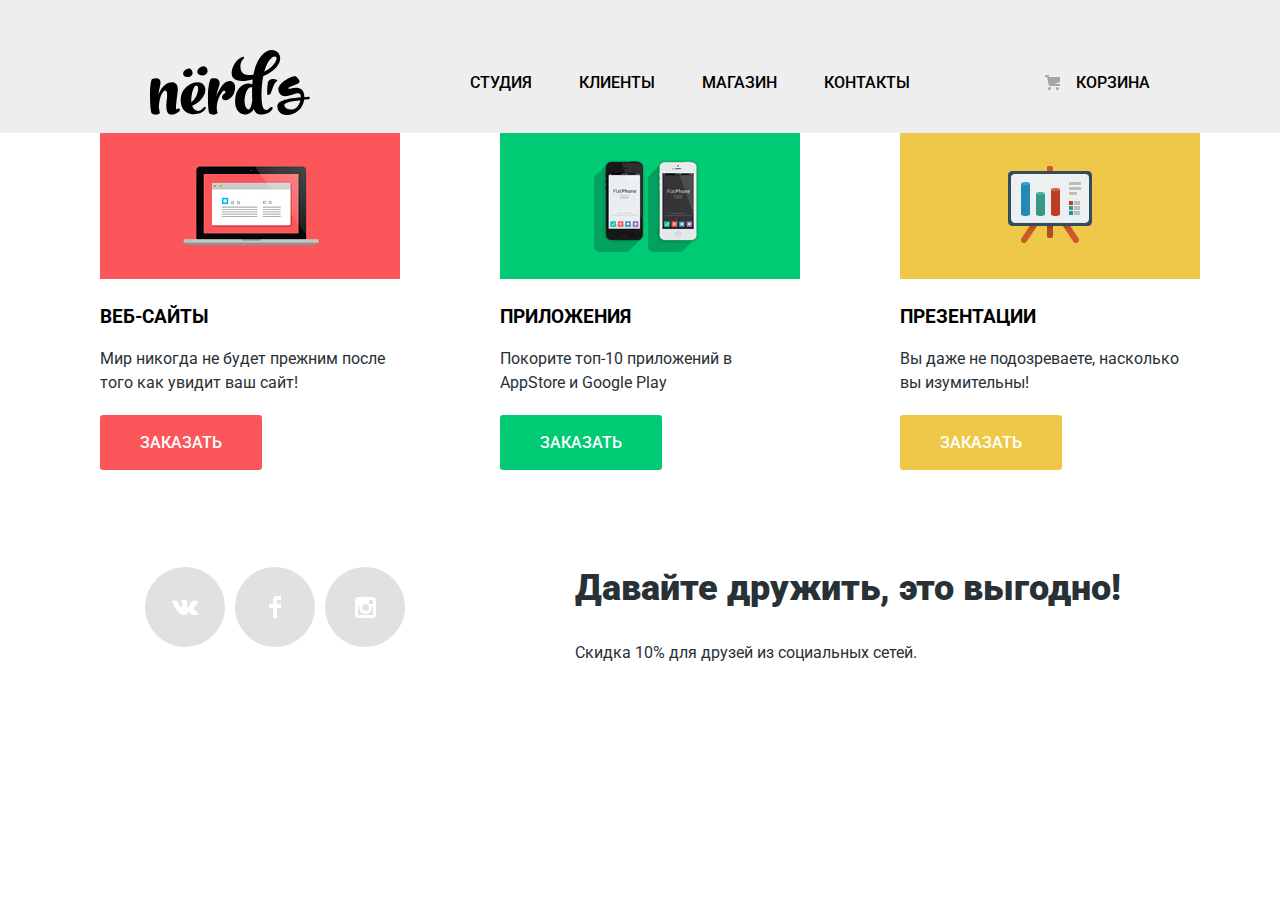
==== index.html @ cae849a6 "Оформление декоративных элементов" ====
<!DOCTYPE html>
<html lang="ru">
  <head>
    <meta charset="utf-8">
    <title>HTML Academy: Нёрдс</title>
    <link href="https://fonts.googleapis.com/css?family=Roboto:400,500,700&display=swap&subset=cyrillic" rel="stylesheet">
    <link href="css/normalize.css" rel="stylesheet">
    <link href="css/style.css" rel="stylesheet">
  </head>
  <body>
    <header class="mainheader">
      <nav class="main-navigation">
        <a class="header-logo" href="#">
          <img src="img/nerds-logo.svg" width="160" height="65" alt="Логотип студии «Нёрдс»">
        </a>
        <div class="main-navigation-wrapper">
            <ul class="site-navigation">
              <li><a href="info.html">Студия</a></li>
              <li><a href="clients.html">Клиенты</a></li>
              <li><a href="catalog.html">Магазин</a></li>
              <li><a href="contacts.html">Контакты</a></li>
            </ul>
            <ul class="cart">
              <li><a class="cart-link" href="cart.html">Корзина</a></li>
            </ul>
        </div>
      </nav>
    </header>
    <main class="container">
      <h1 class="visually-hidden">Студия дизайна «Нёрдс»</h1>
      <!-- тут будет код слайдера -->
      <section class="advantages">
         <h2 class="visually-hidden">Услуги студии</h2>
         <ul class="advantages-list">
           <li class="advantage-sites">
             <img class="advantages-item" src="img/sites.png" width="300" height="146" alt="Иконка веб-сайтов">
             <h3>Веб-сайты</h3>
             <p>Мир никогда не будет прежним после того как увидит ваш сайт!</p>
             <a class="advantage-sites-button" href="#">Заказать</a>
           </li>
           <li class="advantage-apps">
             <img class="advantages-item" src="img/apps.png" width="300" height="146" alt="Иконка приложений">
             <h3>Приложения</h3>
             <p>Покорите топ-10 приложений в AppStore и Google Play</p>
             <a class="advantage-apps-button" href="#">Заказать</a>
           </li>
           <li class="advantage-presentations">
             <img class="advantages-item" src="img/presentations.png" width="300" height="146" alt="Иконка презентаций">
             <h3>Презентации</h3>
             <p>Вы даже не подозреваете, насколько вы изумительны!</p>
             <a class="advantage-presentations-button" href="#">Заказать</a>
           </li>
         </ul>
      </section>
      <!-- studio-info, studio-stats, clients, contacts, map -->
      <section class="contact-us-form">
        <h4>Напишите нам</h4>
        <button class="contact-us-form-close" type="button">
            Закрыть
          </button>
        <form class="contact-us-form" action="https://echo.htmlacademy.ru" method="post">
        <p>
        <label>
          Ваше имя:
          <input class="form-name" type="text" name="name-field" placeholder="Имя Фамилия">
        </label>
        </p>
        <p><label>
              Ваш e-mail:
              <input class="form-email" type="text" name="email-field" placeholder="email@example.com">
        </label>
        </p>
        <p>
        <label>
          Текст письма:
          <textarea rows="10" cols="70" name="text-field" placeholder="В свободной форме"></textarea>
          </label>
        </p>
        <button class="button-send" type="submit">
          Отправить
          </button>
        </form>
      </section>
    </main>
    <footer class="main-footer">
      <div class="container">
        <ul class="social-buttons">
          <li><a class="social-button" href="#"><span class="visually-hidden">Вконтакте</span><svg xmlns="http://www.w3.org/2000/svg" width="26" height="15" viewBox="0 0 26 15"><path fill="#FFF" d="M16.138 11.51c.956-.309 2.18 2.04 3.483 2.939.978.681 1.727.534 1.727.534l3.473-.05s1.815-.112.957-1.554c-.071-.12-.503-1.069-2.585-3.022-2.177-2.043-1.882-1.712.739-5.244 1.597-2.153 2.236-3.468 2.036-4.028-.192-.539-1.365-.399-1.365-.399L20.69.713c-.381.001-.704.119-.851.515-.003.004-.621 1.666-1.445 3.079-1.741 2.989-2.436 3.148-2.724 2.961-.661-.433-.494-1.737-.494-2.664 0-2.897.432-4.105-.846-4.417-.427-.104-.739-.172-1.828-.182-1.392-.021-2.574 0-3.244.329-.445.223-.786.712-.579.74.26.035.843.16 1.155.586.401.552.389 1.789.389 1.789s.229 3.411-.54 3.834c-.528.29-1.25-.302-2.803-3.016-.793-1.388-1.392-2.922-1.392-2.922s-.116-.285-.326-.441c-.25-.185-.6-.244-.6-.244L.848.684S.29.7.085.946c-.182.218-.015.668-.015.668s2.909 6.881 6.203 10.347c3.02 3.182 6.452 2.971 6.452 2.971h1.555s.469-.054.709-.312c.224-.24.214-.691.214-.691s-.031-2.109.935-2.419z"/></svg></a></li>
          <li><a class="social-button"href="#"><span class="visually-hidden">Фейсбук</span><svg xmlns="http://www.w3.org/2000/svg" width="12" height="22" viewBox="0 0 12 22"><path fill="#FFF" d="M12 4V0H8a4 4 0 0 0-4 4v4H0v4h4v10h4V12h4V8H8V4h4z"/></svg></a></li>
          <li><a class="social-button"href="#"><span class="visually-hidden">Инстаграм</span><svg xmlns="http://www.w3.org/2000/svg" width="21" height="21" viewBox="0 0 21 21"><path fill="#FFF" d="M18 0H3C1.35 0 0 1.35 0 3v15c0 1.65 1.35 3 3 3h15c1.65 0 3-1.35 3-3V3c0-1.65-1.35-3-3-3zm-7.5 7c1.93 0 3.5 1.57 3.5 3.5S12.43 14 10.5 14 7 12.43 7 10.5 8.57 7 10.5 7zM18 18H3V9h1.181A6.504 6.504 0 0 0 4 10.5a6.5 6.5 0 1 0 13 0 6.45 6.45 0 0 0-.181-1.5H18v9zm0-11h-4V3h4v4z"/></svg></a></li>
        </ul>
          <div class="offer-text">
            <p class="footer-offer"><b>Давайте дружить, это выгодно!</b></p>
            <p class="footer-offer-discription">Скидка 10% для друзей из социальных сетей.</p>
          </div>
      </div>
    </footer>
  </body>
</html>
---- css/style.css ----
body {
  margin: 0;
  padding: 0;
  font-family: 'Roboto', sans-serif;
  font-size: 16px;
  line-height: 24px;
  font-weight: 400;
  color: #283136;
  background-color: #ffffff;
}
a {
  text-decoration: none;
}
.mainheader {
  background-color: #eeeeee;
}
.main-navigation {
  font-size: 16px;
  line-height: 30px;
  font-weight: 500;
  color: #000000;
  text-transform: uppercase;
  background-color: #eeeeee;
  padding-top: 50px;
  padding-bottom: 18px;
}
.header-logo:focus,
.header-logo:hover {
  opacity: 0.8;
}
.header-logo:active {
  opacity: 0.3;
}
ul.site-navigation,
ul.cart {
  list-style: none;
}
ul.site-navigation a,
ul.cart a {

  color: #000000;
}
.site-navigation a:focus,
.site-navigation a:hover {
  color: #fb565a;
}
.site-navigation a:active {
  color: #000000;
  opacity: 0.3;
}
.active-link {
  border-bottom: solid #d7373b 3px;

}
.cart a:focus,
.cart a:hover {
  color: #fb565a;
}
.cart a:active {
  color: #000000;
  opacity: 0.3;
}
.advantages-list {
  list-style: none;
}
.advantages-list h3 {
  font-weight: 700;
  text-transform: uppercase;
  color: #000000;
}
.advantages-list p {
  font-size: 16px;
  line-height: 24px;
  font-weight: 400;
  color: #283136;
  margin-bottom: 35px;
}
.advantage-sites-button {
  font-size: 16px;
  line-height: 18px;
  font-weight: 500;
  text-align: center;
  color: #ffffff;
  vertical-align: middle;
  text-transform: uppercase;
  background-color: #fb565a;
  border: none;
  border-radius: 3px;
  padding: 18px 40px;
  margin-top: 30px;
}
.advantage-sites-button:focus,
.advantage-sites-button:hover {
  font-size: 16px;
  line-height: 18px;
  font-weight: 500;
  text-align: center;
  color: #ffffff;
  vertical-align: middle;
  text-transform: uppercase;
  background-color: #e74246;
  border: none;
  border-radius: 3px;
  padding: 18px 40px;
}
.advantage-sites-button:active {
  color: rgba(255, 255, 255, 0.3);
  box-shadow: 0 3px #d7373b inset;
}
.advantage-apps-button {
  font-size: 16px;
  line-height: 18px;
  font-weight: 500;
  text-align: center;
  color: #ffffff;
  vertical-align: middle;
  text-transform: uppercase;
  background-color: #00ca74;
  border: none;
  border-radius: 3px;
  padding: 18px 40px;
}
.advantage-apps-button:focus,
.advantage-apps-button:hover {
  font-size: 16px;
  line-height: 18px;
  font-weight: 500;
  text-align: center;
  color: #ffffff;
  vertical-align: middle;
  text-transform: uppercase;
  background-color: #00bc6c;
  border: none;
  border-radius: 3px;
  padding: 18px 40px;
}
.advantage-apps-button:active {
  color: rgba(255, 255, 255, 0.3);
  box-shadow: 0 3px #00aa62 inset;
}
.advantage-presentations-button {
  font-size: 16px;
  line-height: 18px;
  font-weight: 500;
  text-align: center;
  color: #ffffff;
  vertical-align: middle;
  text-transform: uppercase;
  background-color: #efc84a;
  border: none;
  border-radius: 3px;
  padding: 18px 40px;
}
.advantage-presentations-button:focus,
.advantage-presentations-button:hover {
  font-size: 16px;
  line-height: 18px;
  font-weight: 500;
  text-align: center;
  color: #ffffff;
  vertical-align: middle;
  text-transform: uppercase;
  background-color: #eab534;
  border: none;
  border-radius: 3px;
  padding: 18px 40px;
}
.advantage-presentations-button:active {
  color: rgba(255, 255, 255, 0.3);
  box-shadow: 0 3px #e5a722 inset;
}
.contact-us-form {
  display: none;

}
.footer-offer {
  font-size: 36px;
  line-height: 36px;
  font-weight: 700;
}
.social-button:hover,
.social-button:focus {
  background-color: #e74246;
}
.social-button:active {

  box-shadow: 0 3px #d7373b inset;
}
.social-button:active path {
  opacity: 0.3;
}
.footer-offer-discription {
  font-size: 16px;
  line-height: 22px;
  font-weight: 400;
}
.page-title {
  font-size: 55px;
  line-height: 55px;
  font-weight: 500;
  color: #000000;
  background-color: #eeeeee;
}
.filter-topic {
  font-size: 18px;
  line-height: 30px;
  font-weight: 700;
  text-transform: uppercase;
  color: #000000;
  margin: 0 auto;
  padding: 0;
}
.filters-name {
  border: none;
}
.filters-grid-item,
.filters-features-item {
  list-style: none;
  line-height: 20px;
  font-size: 16px;
  color: #283136;
  padding: 0;
  margin-left: auto;
  margin-bottom: 15px;
}
.filter-input {
  color: #b8b8b8;
}
.filter-input:hover,
.filter-input:focus {
  color: #4d4d4d;
}
.filter-input:disabled + label {
  color: #b8b8b8;
  opacity: 0.3;
}

/* Сетки */

.mainheader {
  margin: 0;
  padding: 0;
}
.header-logo {
  width: 160px;
  height: 65px;
  margin: auto;
}
.main-navigation {
  display: flex;
  flex-direction: row;
  width: 1160px;
  margin-bottom: 37px;
  margin: auto;
}
.main-navigation-wrapper {
  width: 820px;
  display: flex;
  flex-direction: row;
}
.site-navigation {
  margin: auto;
  padding: 0;
  list-style: none;
  display: flex;
  flex-wrap: wrap;
  flex-direction: row;
  justify-content: space-between;
  width: 440px;
}
.site-navigation a,
.cart a {
  display: block;
}
.cart {
  margin: auto;
  padding: 0;
  display: flex;
  max-width: 120px;
}
.cart .cart-link {
  position: relative;
  padding-left: 26px;
}
.cart-link::before {
  content: "";
  position: absolute;
  top: 7px;
  left: -5px;
  width: 16px;
  height: 16px;
  background-image: url("../img/cart-icon.svg");
  background-repeat: no-repeat;
  background-position: 0 0;
}
.advantages-list {
  display: flex;
  width: 1160px;
  margin: 0 auto;

}
.advantage-sites,
.advantage-apps {
margin-right: 100px;
}
.advantage-sites,
.advantage-apps,
.advantage-presentations {
  width: 300px;
}
.advantages {
  width: 1160px;
  padding: 0;
  margin-bottom: 80px;
}
.main-footer {
  margin-top: 70px;
  padding: 0;
  margin: auto;
}
.main-footer .container {
  display: flex;
}
.social-buttons {
  display: flex;
  flex-wrap: wrap;
  justify-content: space-between;
  width: 260px;
  margin: auto;
  padding: 0;
  list-style: none;
}
.social-button {
  display: flex;
  align-items: center;
  justify-content: center;
  width: 80px;
  height: 80px;
  background: #e1e1e1;
  border-radius: 50%;
}
.offer-text {
  width: 560px;
  margin: auto;
}
.page-title {
  margin-bottom: 100px;
  text-align: center;
  width: 1160px;
  background: #eeeeee;
}
.filters {
  width: 260px;
  margin: 0 auto;
  padding: 0;
}
.catalog {
  width: 760px;
}
.catalog-columns {
  width: 1160px;
  display: flex;
  flex-direction: row;
  margin: auto;
}
.catalog-item {
  width: 360px;
  margin-bottom: 35px;
  margin-right: 35px;
}
.catalog-item:nth-child(2n) {
  margin-right: 0;
}
.catalog-list {
  display: flex;
  flex-wrap: wrap;
  padding: 0;
  margin: 0;
  list-style: none;
}
.container {
  width: 1160px;
  margin: auto;
}
img {
  max-width: 100%;
  height: auto;
}
.visually-hidden:not(:focus):not(:active),
input[type="checkbox"].visually-hidden,
input[type="radio"].visually-hidden {
  position: absolute;

  width: 1px;
  height: 1px;
  margin: -1px;
  border: 0;
  padding: 0;

  white-space: nowrap;

  clip-path: inset(100%);
  clip: rect(0 0 0 0);
  overflow: hidden;
}
/* фильтры */
.filters-features-item, .filters-grid-item label {
  font-size: 16px;
  line-height: 20px;
}
.filter legend {
  padding: 0;
  margin: 0;
}
.filters-features label {
  position: relative;

  display: block;

  cursor: pointer;
  user-select: none;
}
.filter-input-checkbox + label::before {
  content: "";
  position: absolute;
  left: -35px;
  top: 0;
  width: 23px;
  height: 23px;
  background-image: url("../img/checkbox-off.svg");
  background-repeat: no-repeat;
  background-position: 0 0;
  opacity: 0.4;
}
.filter-input-checkbox:checked + label::after {
  content: "";
  position: absolute;
  left: -35px;
  top: 0;
  background-image: url("../img/checkbox-on.svg");
  opacity: 0.4;
  background-repeat: no-repeat;
  background-position: 0 0;
  width: 27px;
  height: 23px;
}
.filter-input-checkbox + label:disabled::before,
.filter-input-checkbox:checked + label:disabled::after {
  opacity: 0.1;
}
.filter-input-checkbox + label:hover::before,
.filter-input-checkbox:checked + label:hover::after {
  opacity: 1;
}
.filter-input-checkbox + label:focus::before,
.filter-input-checkbox:checked + label:focus::after {
  opacity: 1;
}
.filters-grid label {
  position: relative;
  display: block;
  cursor: pointer;
  user-select: none;
}
.filter-input-radio + label::before {
  content: "";
  position: absolute;
  left: -35px;
  top: 0;
  width: 25px;
  height: 25px;
  background-image: url("../img/radio-off.svg");
  background-repeat: no-repeat;
  background-position: 0 0;
  opacity: 0.4;
}
.filter-input-radio:checked + label::after {
  content: "";
  position: absolute;
  left: -35px;
  top: 0;
  background-image: url("../img/radio-on.svg");
  opacity: 0.4;
  background-repeat: no-repeat;
  background-position: 0 0;
  width: 25px;
  height: 25px;
}
.filter-input-radio + label:disabled::before,
.filter-input-radio:checked + label:disabled::after {
  opacity: 0.1;
}
.filter-input-radio + label:hover::before,
.filter-input-radio:checked + label:hover::after {
  opacity: 1;
}
.filter-input-radio + label:focus::before,
.filter-input-radio:checked + label:focus::after {
  opacity: 1;
}
.filters-button {
  width: 260px;
  height: 50px;
  font-size: 16px;
  line-height: 18px;
  font-weight: 500;
  text-align: center;
  color: #000000;

  text-transform: uppercase;
  background-color: #eeeeee;
  border: none;
  border-radius: 3px;
  margin: auto;
  padding: 0;
}
.filters-button:hover,
.filters-button:focus {
  background-color: #dfdfdf;
}
.filters-button:active {
  box-shadow: 0 3px #d5d5d5 inset;
  color: rgba(0, 0, 0, 0.3);
}
.catalog-item {
  position: relative;
  display: block;
  margin-top: 35px;
}
.catalog-item::before {
  content: "";
  position: absolute;
  left: 0;
  top: -39px;
  width: 360px;
  height: 40px;
  background-image: url("../img/browser.svg");
  background-repeat: no-repeat;
  background-position: 0 0;
  opacity: 0.12;

}
.catalog-item:hover::before,
.catalog-item:focus::before {
  opacity: 1;
}
.item-name {
  color: #000000;
  font-size: 18px;
  line-height: 30px;
  font-weight: 700;
  text-decoration: none;
  text-transform: uppercase;
  margin: 30px auto;
  text-align: center;
}
.item-info {
  color: #666666;
  font-size: 16px;
  line-height: 18px;
  font-weight: 400;
  text-align: center;
  text-decoration: none;
  text-transform: none;

}
.catalog-item .action {
  position: absolute;
  top: 0;
  left: 0;
}
.catalog-item .action .buy-link {
  display: block;
  width: 200px;
  height: 50px;
  margin: 30px auto;
  border-radius: 3px;
  background-color: #fb565a;
  color: #ffffff;

  font-size: 16px;
  font-weight: 500;
  line-height: 18px;
  text-decoration: none;
  text-transform: uppercase;
  text-align: center;

}
.catalog-item .action {
  display: block;
  width: 360px;
  height: 231px;
  margin: 0 auto;
  margin-top: 345px;

  background-color: #eeeeee;

}
.catalog-item .action {
  display: none;
}
.catalog-item:hover .action,
.catalog-item:focus .action  {
  display: block;
}
.buy-link:active {
  box-shadow: 0 3px #d7373b inset;
}
.buy-link:hover,
.buy-link:focus {
  background-color: #e74246;
}
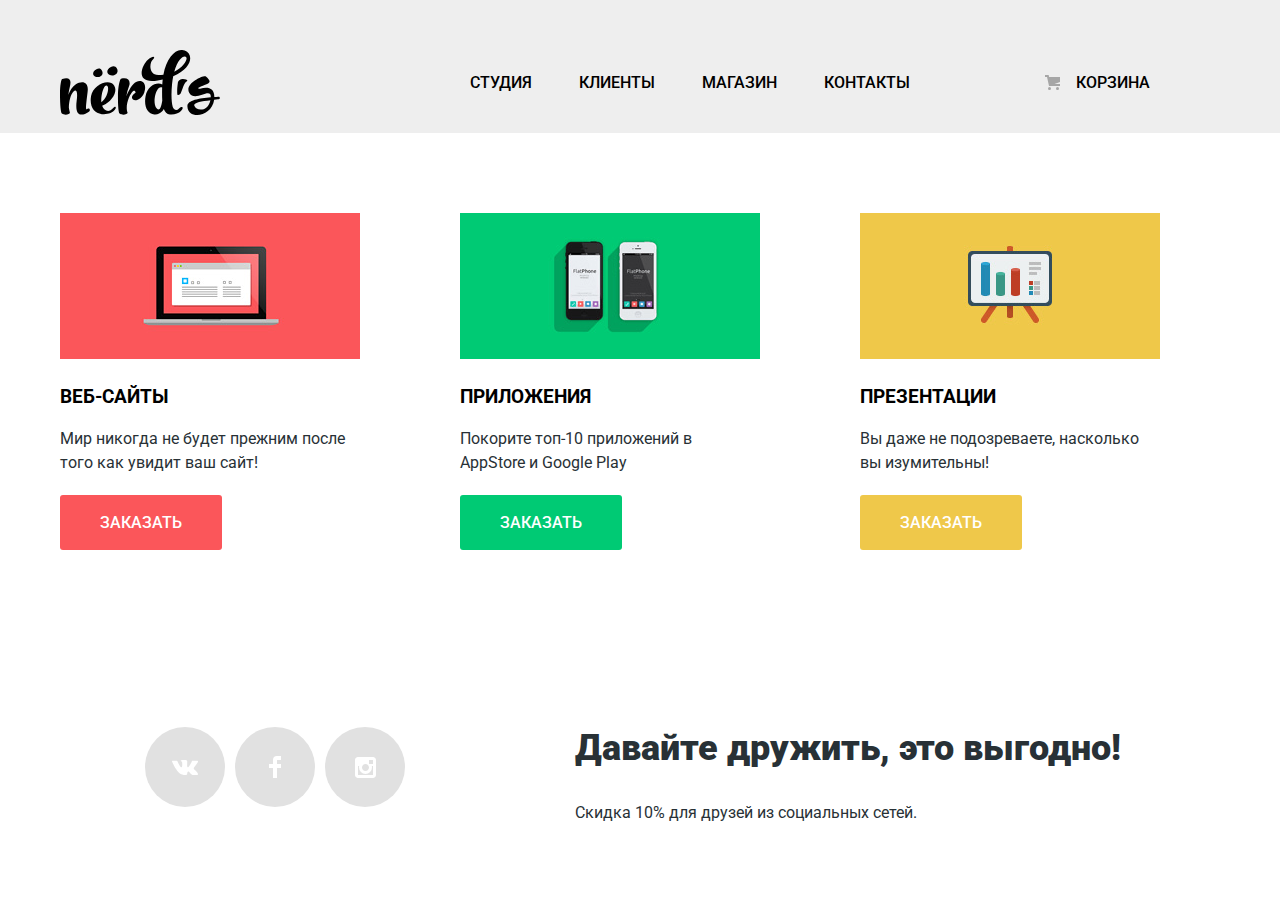
==== commit 424a2759: "Внесены доработки из комментариев" ====
--- a/index.html
+++ b/index.html
@@ -10,7 +10,7 @@
   <body>
     <header class="mainheader">
       <nav class="main-navigation">
-        <a class="header-logo" href="#">
+        <a class="header-logo">
           <img src="img/nerds-logo.svg" width="160" height="65" alt="Логотип студии «Нёрдс»">
         </a>
         <div class="main-navigation-wrapper">
--- a/css/style.css
+++ b/css/style.css
@@ -11,8 +11,30 @@
 a {
   text-decoration: none;
 }
+.visually-hidden:not(:focus):not(:active),
+input[type="checkbox"].visually-hidden,
+input[type="radio"].visually-hidden {
+  position: absolute;
+
+  width: 1px;
+  height: 1px;
+  margin: -1px;
+  border: 0;
+  padding: 0;
+
+  white-space: nowrap;
+
+  clip-path: inset(100%);
+  clip: rect(0 0 0 0);
+  overflow: hidden;
+}
+
+/* header */
+
 .mainheader {
   background-color: #eeeeee;
+  margin: 0;
+  padding: 0;
 }
 .main-navigation {
   font-size: 16px;
@@ -23,6 +45,11 @@
   background-color: #eeeeee;
   padding-top: 50px;
   padding-bottom: 18px;
+  display: flex;
+  flex-direction: row;
+  width: 1160px;
+  margin-bottom: 37px;
+  margin: auto;
 }
 .header-logo:focus,
 .header-logo:hover {
@@ -37,7 +64,6 @@
 }
 ul.site-navigation a,
 ul.cart a {
-
   color: #000000;
 }
 .site-navigation a:focus,
@@ -50,7 +76,6 @@
 }
 .active-link {
   border-bottom: solid #d7373b 3px;
-
 }
 .cart a:focus,
 .cart a:hover {
@@ -60,198 +85,10 @@
   color: #000000;
   opacity: 0.3;
 }
-.advantages-list {
-  list-style: none;
-}
-.advantages-list h3 {
-  font-weight: 700;
-  text-transform: uppercase;
-  color: #000000;
-}
-.advantages-list p {
-  font-size: 16px;
-  line-height: 24px;
-  font-weight: 400;
-  color: #283136;
-  margin-bottom: 35px;
-}
-.advantage-sites-button {
-  font-size: 16px;
-  line-height: 18px;
-  font-weight: 500;
-  text-align: center;
-  color: #ffffff;
-  vertical-align: middle;
-  text-transform: uppercase;
-  background-color: #fb565a;
-  border: none;
-  border-radius: 3px;
-  padding: 18px 40px;
-  margin-top: 30px;
-}
-.advantage-sites-button:focus,
-.advantage-sites-button:hover {
-  font-size: 16px;
-  line-height: 18px;
-  font-weight: 500;
-  text-align: center;
-  color: #ffffff;
-  vertical-align: middle;
-  text-transform: uppercase;
-  background-color: #e74246;
-  border: none;
-  border-radius: 3px;
-  padding: 18px 40px;
-}
-.advantage-sites-button:active {
-  color: rgba(255, 255, 255, 0.3);
-  box-shadow: 0 3px #d7373b inset;
-}
-.advantage-apps-button {
-  font-size: 16px;
-  line-height: 18px;
-  font-weight: 500;
-  text-align: center;
-  color: #ffffff;
-  vertical-align: middle;
-  text-transform: uppercase;
-  background-color: #00ca74;
-  border: none;
-  border-radius: 3px;
-  padding: 18px 40px;
-}
-.advantage-apps-button:focus,
-.advantage-apps-button:hover {
-  font-size: 16px;
-  line-height: 18px;
-  font-weight: 500;
-  text-align: center;
-  color: #ffffff;
-  vertical-align: middle;
-  text-transform: uppercase;
-  background-color: #00bc6c;
-  border: none;
-  border-radius: 3px;
-  padding: 18px 40px;
-}
-.advantage-apps-button:active {
-  color: rgba(255, 255, 255, 0.3);
-  box-shadow: 0 3px #00aa62 inset;
-}
-.advantage-presentations-button {
-  font-size: 16px;
-  line-height: 18px;
-  font-weight: 500;
-  text-align: center;
-  color: #ffffff;
-  vertical-align: middle;
-  text-transform: uppercase;
-  background-color: #efc84a;
-  border: none;
-  border-radius: 3px;
-  padding: 18px 40px;
-}
-.advantage-presentations-button:focus,
-.advantage-presentations-button:hover {
-  font-size: 16px;
-  line-height: 18px;
-  font-weight: 500;
-  text-align: center;
-  color: #ffffff;
-  vertical-align: middle;
-  text-transform: uppercase;
-  background-color: #eab534;
-  border: none;
-  border-radius: 3px;
-  padding: 18px 40px;
-}
-.advantage-presentations-button:active {
-  color: rgba(255, 255, 255, 0.3);
-  box-shadow: 0 3px #e5a722 inset;
-}
-.contact-us-form {
-  display: none;
-
-}
-.footer-offer {
-  font-size: 36px;
-  line-height: 36px;
-  font-weight: 700;
-}
-.social-button:hover,
-.social-button:focus {
-  background-color: #e74246;
-}
-.social-button:active {
-
-  box-shadow: 0 3px #d7373b inset;
-}
-.social-button:active path {
-  opacity: 0.3;
-}
-.footer-offer-discription {
-  font-size: 16px;
-  line-height: 22px;
-  font-weight: 400;
-}
-.page-title {
-  font-size: 55px;
-  line-height: 55px;
-  font-weight: 500;
-  color: #000000;
-  background-color: #eeeeee;
-}
-.filter-topic {
-  font-size: 18px;
-  line-height: 30px;
-  font-weight: 700;
-  text-transform: uppercase;
-  color: #000000;
-  margin: 0 auto;
-  padding: 0;
-}
-.filters-name {
-  border: none;
-}
-.filters-grid-item,
-.filters-features-item {
-  list-style: none;
-  line-height: 20px;
-  font-size: 16px;
-  color: #283136;
-  padding: 0;
-  margin-left: auto;
-  margin-bottom: 15px;
-}
-.filter-input {
-  color: #b8b8b8;
-}
-.filter-input:hover,
-.filter-input:focus {
-  color: #4d4d4d;
-}
-.filter-input:disabled + label {
-  color: #b8b8b8;
-  opacity: 0.3;
-}
-
-/* Сетки */
-
-.mainheader {
-  margin: 0;
-  padding: 0;
-}
 .header-logo {
   width: 160px;
   height: 65px;
-  margin: auto;
-}
-.main-navigation {
-  display: flex;
-  flex-direction: row;
-  width: 1160px;
-  margin-bottom: 37px;
-  margin: auto;
+  margin-right: auto;
 }
 .main-navigation-wrapper {
   width: 820px;
@@ -293,15 +130,125 @@
   background-repeat: no-repeat;
   background-position: 0 0;
 }
+
+/* main page content */
+
 .advantages-list {
+  list-style: none;
   display: flex;
   width: 1160px;
   margin: 0 auto;
-
+  padding: 0;
+}
+.advantages-list h3 {
+  font-weight: 700;
+  text-transform: uppercase;
+  color: #000000;
+}
+.advantages-list p {
+  font-size: 16px;
+  line-height: 24px;
+  font-weight: 400;
+  color: #283136;
+  margin-bottom: 35px;
+}
+.advantage-sites-button {
+  font-size: 16px;
+  line-height: 18px;
+  font-weight: 500;
+  text-align: center;
+  color: #ffffff;
+  vertical-align: middle;
+  text-transform: uppercase;
+  background-color: #fb565a;
+  border: none;
+  border-radius: 3px;
+  padding: 18px 40px;
+  margin-top: 30px;
+}
+.advantage-sites-button:focus,
+.advantage-sites-button:hover {
+  font-size: 16px;
+  line-height: 18px;
+  font-weight: 500;
+  text-align: center;
+  color: #ffffff;
+  vertical-align: middle;
+  text-transform: uppercase;
+  background-color: #e74246;
+  border: none;
+  border-radius: 3px;
+  padding: 18px 40px;
+}
+.advantage-sites-button:active {
+  color: rgba(255, 255, 255, 0.3);
+  box-shadow: 0 3px #d7373b inset;
+}
+.advantage-apps-button {
+  font-size: 16px;
+  line-height: 18px;
+  font-weight: 500;
+  text-align: center;
+  color: #ffffff;
+  vertical-align: middle;
+  text-transform: uppercase;
+  background-color: #00ca74;
+  border: none;
+  border-radius: 3px;
+  padding: 18px 40px;
+}
+.advantage-apps-button:focus,
+.advantage-apps-button:hover {
+  font-size: 16px;
+  line-height: 18px;
+  font-weight: 500;
+  text-align: center;
+  color: #ffffff;
+  vertical-align: middle;
+  text-transform: uppercase;
+  background-color: #00bc6c;
+  border: none;
+  border-radius: 3px;
+  padding: 18px 40px;
+}
+.advantage-apps-button:active {
+  color: rgba(255, 255, 255, 0.3);
+  box-shadow: 0 3px #00aa62 inset;
+}
+.advantage-presentations-button {
+  font-size: 16px;
+  line-height: 18px;
+  font-weight: 500;
+  text-align: center;
+  color: #ffffff;
+  vertical-align: middle;
+  text-transform: uppercase;
+  background-color: #efc84a;
+  border: none;
+  border-radius: 3px;
+  padding: 18px 40px;
+}
+.advantage-presentations-button:focus,
+.advantage-presentations-button:hover {
+  font-size: 16px;
+  line-height: 18px;
+  font-weight: 500;
+  text-align: center;
+  color: #ffffff;
+  vertical-align: middle;
+  text-transform: uppercase;
+  background-color: #eab534;
+  border: none;
+  border-radius: 3px;
+  padding: 18px 40px;
+}
+.advantage-presentations-button:active {
+  color: rgba(255, 255, 255, 0.3);
+  box-shadow: 0 3px #e5a722 inset;
 }
 .advantage-sites,
 .advantage-apps {
-margin-right: 100px;
+  margin-right: 100px;
 }
 .advantage-sites,
 .advantage-apps,
@@ -312,6 +259,35 @@
   width: 1160px;
   padding: 0;
   margin-bottom: 80px;
+}
+
+/* modal contact us form */
+
+.contact-us-form {
+  display: none;
+}
+
+/* footer */
+
+.footer-offer {
+  font-size: 36px;
+  line-height: 36px;
+  font-weight: 700;
+}
+.social-button:hover,
+.social-button:focus {
+  background-color: #e74246;
+}
+.social-button:active {
+  box-shadow: 0 3px #d7373b inset;
+}
+.social-button:active path {
+  opacity: 0.3;
+}
+.footer-offer-discription {
+  font-size: 16px;
+  line-height: 22px;
+  font-weight: 400;
 }
 .main-footer {
   margin-top: 70px;
@@ -343,67 +319,180 @@
   width: 560px;
   margin: auto;
 }
+
+/* catalog page */
+
 .page-title {
-  margin-bottom: 100px;
-  text-align: center;
+  font-size: 55px;
+  line-height: 55px;
+  font-weight: 500;
+  color: #000000;
+  background-color: #eeeeee;
+  padding-top: 60px;
+  padding-bottom: 100px;
+  text-align: center;
+  margin: auto;
+}
+.catalog {
+  width: 760px;
+}
+.catalog-columns {
   width: 1160px;
-  background: #eeeeee;
-}
+  display: flex;
+  flex-direction: row;
+  margin: auto;
+}
+.catalog-item:nth-child(2n) {
+  margin-right: 0;
+}
+.catalog-list {
+  display: flex;
+  flex-wrap: wrap;
+  padding: 0;
+  margin: 0;
+  list-style: none;
+}
+.container {
+  width: 1160px;
+  margin: auto;
+  padding-top: 80px;
+}
+img {
+  max-width: 100%;
+  height: auto;
+}
+.catalog-item {
+  position: relative;
+  display: block;
+  margin-top: 35px;
+  width: 360px;
+  margin-bottom: 35px;
+  margin-right: 35px;
+}
+.catalog-item::before {
+  content: "";
+  position: absolute;
+  left: 0;
+  top: -39px;
+  width: 360px;
+  height: 40px;
+  background-image: url("../img/browser.svg");
+  background-repeat: no-repeat;
+  background-position: 0 0;
+  opacity: 0.12;
+}
+.catalog-item:hover::before,
+.catalog-item:focus::before {
+  opacity: 1;
+}
+.item-name {
+  color: #000000;
+  font-size: 18px;
+  line-height: 30px;
+  font-weight: 700;
+  text-decoration: none;
+  text-transform: uppercase;
+  margin: 30px auto;
+  text-align: center;
+}
+.item-info {
+  color: #666666;
+  font-size: 16px;
+  line-height: 18px;
+  font-weight: 400;
+  text-align: center;
+  text-transform: none;
+  white-space: pre-line;
+}
+.catalog-item .action {
+  position: absolute;
+  top: 0;
+  left: 0;
+}
+.catalog-item .action .buy-link {
+  display: block;
+  width: 200px;
+  height: 50px;
+  margin: 30px auto;
+  border-radius: 3px;
+  background-color: #fb565a;
+  color: #ffffff;
+  font-size: 16px;
+  font-weight: 500;
+  line-height: 18px;
+  text-decoration: none;
+  text-transform: uppercase;
+  text-align: center;
+  padding: 15px 0;
+  box-sizing: border-box;
+}
+.catalog-item .action {
+  display: block;
+  width: 360px;
+  height: 231px;
+  margin: 0 auto;
+  margin-top: 345px;
+  background-color: #eeeeee;
+}
+.catalog-item .action {
+  display: none;
+}
+.catalog-item:hover .action,
+.catalog-item:focus .action  {
+  display: block;
+}
+.buy-link:active {
+  box-shadow: 0 3px #d7373b inset;
+}
+.buy-link:hover,
+.buy-link:focus {
+  background-color: #e74246;
+}
+
+/* filters */
+
 .filters {
   width: 260px;
   margin: 0 auto;
   padding: 0;
 }
-.catalog {
-  width: 760px;
-}
-.catalog-columns {
-  width: 1160px;
-  display: flex;
-  flex-direction: row;
-  margin: auto;
-}
-.catalog-item {
-  width: 360px;
-  margin-bottom: 35px;
-  margin-right: 35px;
-}
-.catalog-item:nth-child(2n) {
-  margin-right: 0;
-}
-.catalog-list {
-  display: flex;
-  flex-wrap: wrap;
+.filter-topic {
+  font-size: 18px;
+  line-height: 30px;
+  font-weight: 700;
+  text-transform: uppercase;
+  color: #000000;
+  margin: 0 auto;
+  padding: 0;
+}
+.filters-name {
+  border: none;
+}
+.filters-grid-item,
+.filters-features-item {
+  list-style: none;
+  line-height: 20px;
+  font-size: 16px;
+  color: #283136;
+  padding: 0;
+  margin-left: auto;
+  margin-bottom: 15px;
+}
+.filter-input {
+  color: #b8b8b8;
+}
+.filter-input:hover,
+.filter-input:focus {
+  color: #4d4d4d;
+}
+.filter-input:disabled + label {
+  color: #b8b8b8;
+  opacity: 0.3;
+}
+.filter fieldset {
   padding: 0;
   margin: 0;
-  list-style: none;
-}
-.container {
-  width: 1160px;
-  margin: auto;
-}
-img {
-  max-width: 100%;
-  height: auto;
-}
-.visually-hidden:not(:focus):not(:active),
-input[type="checkbox"].visually-hidden,
-input[type="radio"].visually-hidden {
-  position: absolute;
-
-  width: 1px;
-  height: 1px;
-  margin: -1px;
-  border: 0;
-  padding: 0;
-
-  white-space: nowrap;
-
-  clip-path: inset(100%);
-  clip: rect(0 0 0 0);
-  overflow: hidden;
-}
-/* фильтры */
+}
 .filters-features-item, .filters-grid-item label {
   font-size: 16px;
   line-height: 20px;
@@ -414,9 +503,7 @@
 }
 .filters-features label {
   position: relative;
-
   display: block;
-
   cursor: pointer;
   user-select: none;
 }
@@ -432,7 +519,7 @@
   background-position: 0 0;
   opacity: 0.4;
 }
-.filter-input-checkbox:checked + label::after {
+.filter-input-checkbox:checked + label::before {
   content: "";
   position: absolute;
   left: -35px;
@@ -445,15 +532,15 @@
   height: 23px;
 }
 .filter-input-checkbox + label:disabled::before,
-.filter-input-checkbox:checked + label:disabled::after {
+.filter-input-checkbox:checked + label:disabled::before {
   opacity: 0.1;
 }
 .filter-input-checkbox + label:hover::before,
-.filter-input-checkbox:checked + label:hover::after {
+.filter-input-checkbox:checked + label:hover::before {
   opacity: 1;
 }
 .filter-input-checkbox + label:focus::before,
-.filter-input-checkbox:checked + label:focus::after {
+.filter-input-checkbox:checked + label:focus::before {
   opacity: 1;
 }
 .filters-grid label {
@@ -474,7 +561,7 @@
   background-position: 0 0;
   opacity: 0.4;
 }
-.filter-input-radio:checked + label::after {
+.filter-input-radio:checked + label::before {
   content: "";
   position: absolute;
   left: -35px;
@@ -487,15 +574,15 @@
   height: 25px;
 }
 .filter-input-radio + label:disabled::before,
-.filter-input-radio:checked + label:disabled::after {
+.filter-input-radio:checked + label:disabled::before {
   opacity: 0.1;
 }
 .filter-input-radio + label:hover::before,
-.filter-input-radio:checked + label:hover::after {
+.filter-input-radio:checked + label:hover::before {
   opacity: 1;
 }
 .filter-input-radio + label:focus::before,
-.filter-input-radio:checked + label:focus::after {
+.filter-input-radio:checked + label:focus::before {
   opacity: 1;
 }
 .filters-button {
@@ -506,7 +593,6 @@
   font-weight: 500;
   text-align: center;
   color: #000000;
-
   text-transform: uppercase;
   background-color: #eeeeee;
   border: none;
@@ -522,91 +608,3 @@
   box-shadow: 0 3px #d5d5d5 inset;
   color: rgba(0, 0, 0, 0.3);
 }
-.catalog-item {
-  position: relative;
-  display: block;
-  margin-top: 35px;
-}
-.catalog-item::before {
-  content: "";
-  position: absolute;
-  left: 0;
-  top: -39px;
-  width: 360px;
-  height: 40px;
-  background-image: url("../img/browser.svg");
-  background-repeat: no-repeat;
-  background-position: 0 0;
-  opacity: 0.12;
-
-}
-.catalog-item:hover::before,
-.catalog-item:focus::before {
-  opacity: 1;
-}
-.item-name {
-  color: #000000;
-  font-size: 18px;
-  line-height: 30px;
-  font-weight: 700;
-  text-decoration: none;
-  text-transform: uppercase;
-  margin: 30px auto;
-  text-align: center;
-}
-.item-info {
-  color: #666666;
-  font-size: 16px;
-  line-height: 18px;
-  font-weight: 400;
-  text-align: center;
-  text-decoration: none;
-  text-transform: none;
-
-}
-.catalog-item .action {
-  position: absolute;
-  top: 0;
-  left: 0;
-}
-.catalog-item .action .buy-link {
-  display: block;
-  width: 200px;
-  height: 50px;
-  margin: 30px auto;
-  border-radius: 3px;
-  background-color: #fb565a;
-  color: #ffffff;
-
-  font-size: 16px;
-  font-weight: 500;
-  line-height: 18px;
-  text-decoration: none;
-  text-transform: uppercase;
-  text-align: center;
-
-}
-.catalog-item .action {
-  display: block;
-  width: 360px;
-  height: 231px;
-  margin: 0 auto;
-  margin-top: 345px;
-
-  background-color: #eeeeee;
-
-}
-.catalog-item .action {
-  display: none;
-}
-.catalog-item:hover .action,
-.catalog-item:focus .action  {
-  display: block;
-}
-.buy-link:active {
-  box-shadow: 0 3px #d7373b inset;
-}
-.buy-link:hover,
-.buy-link:focus {
-  background-color: #e74246;
-}
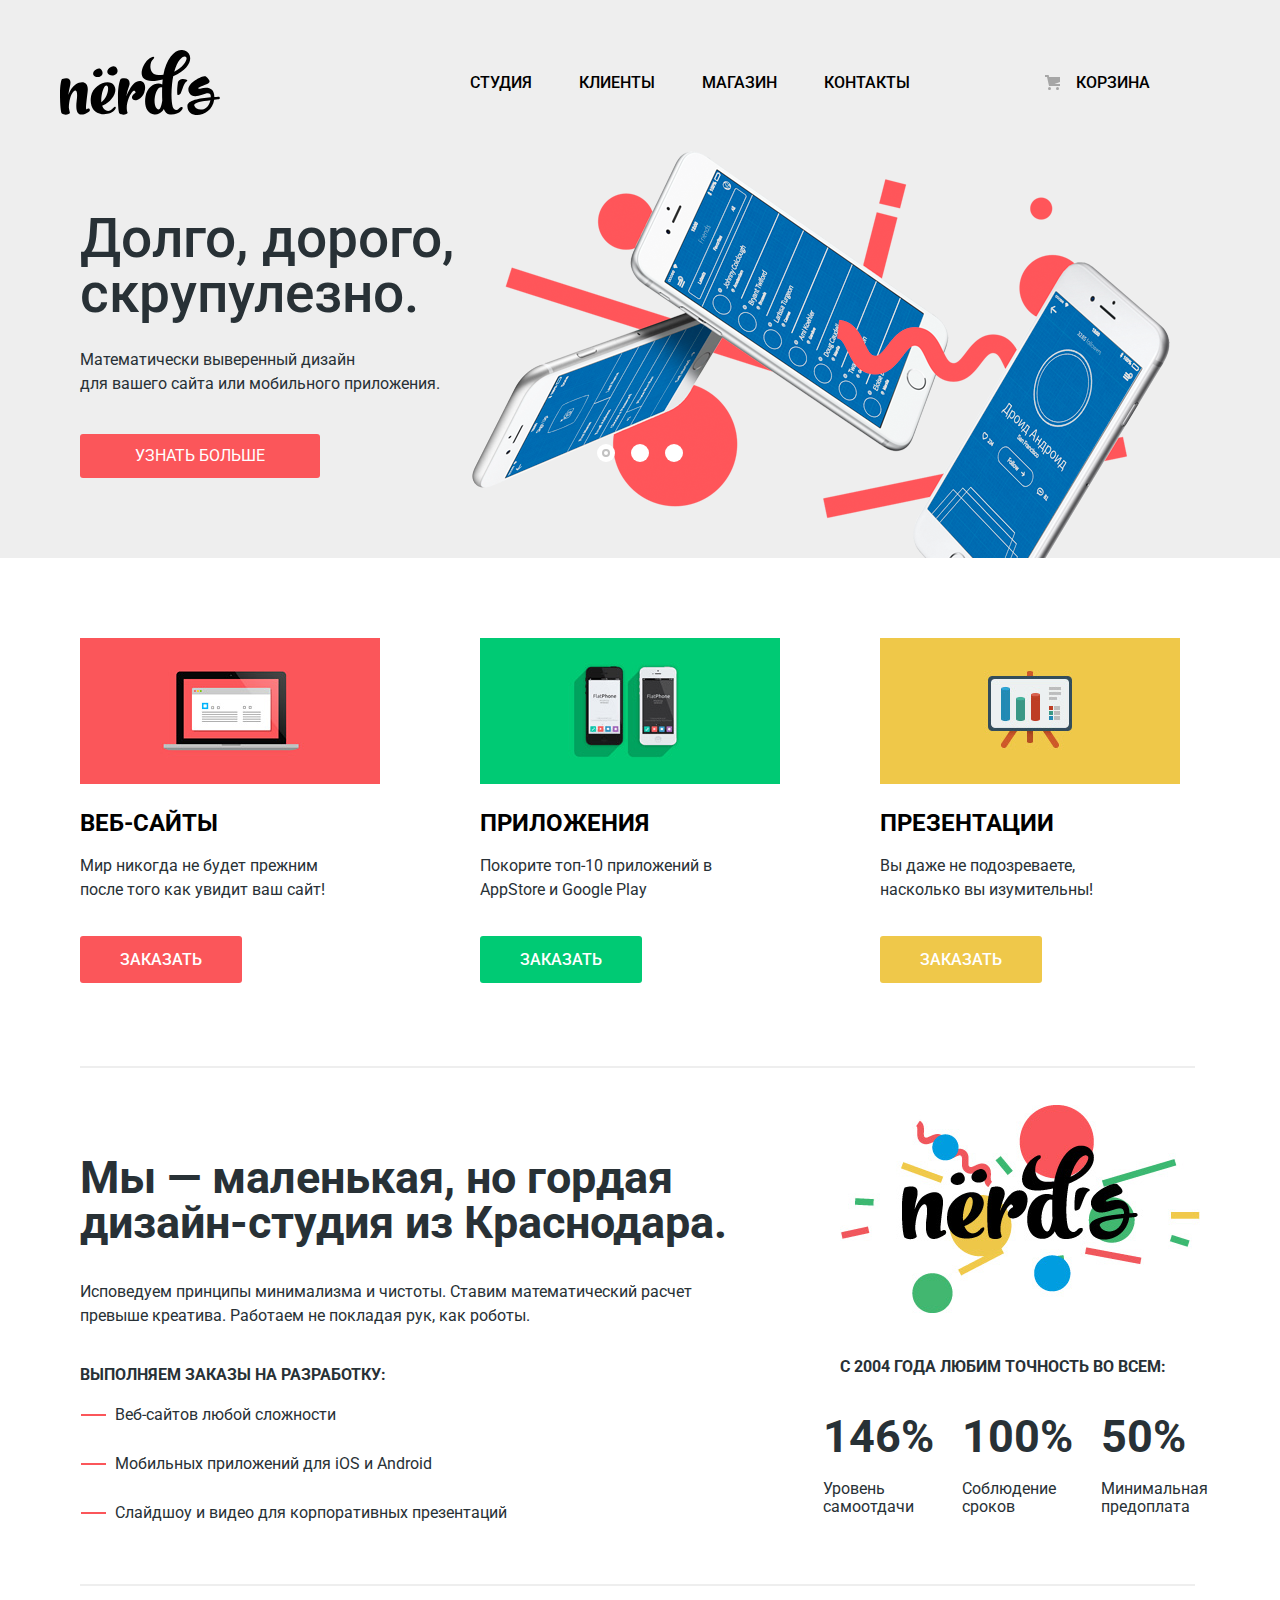
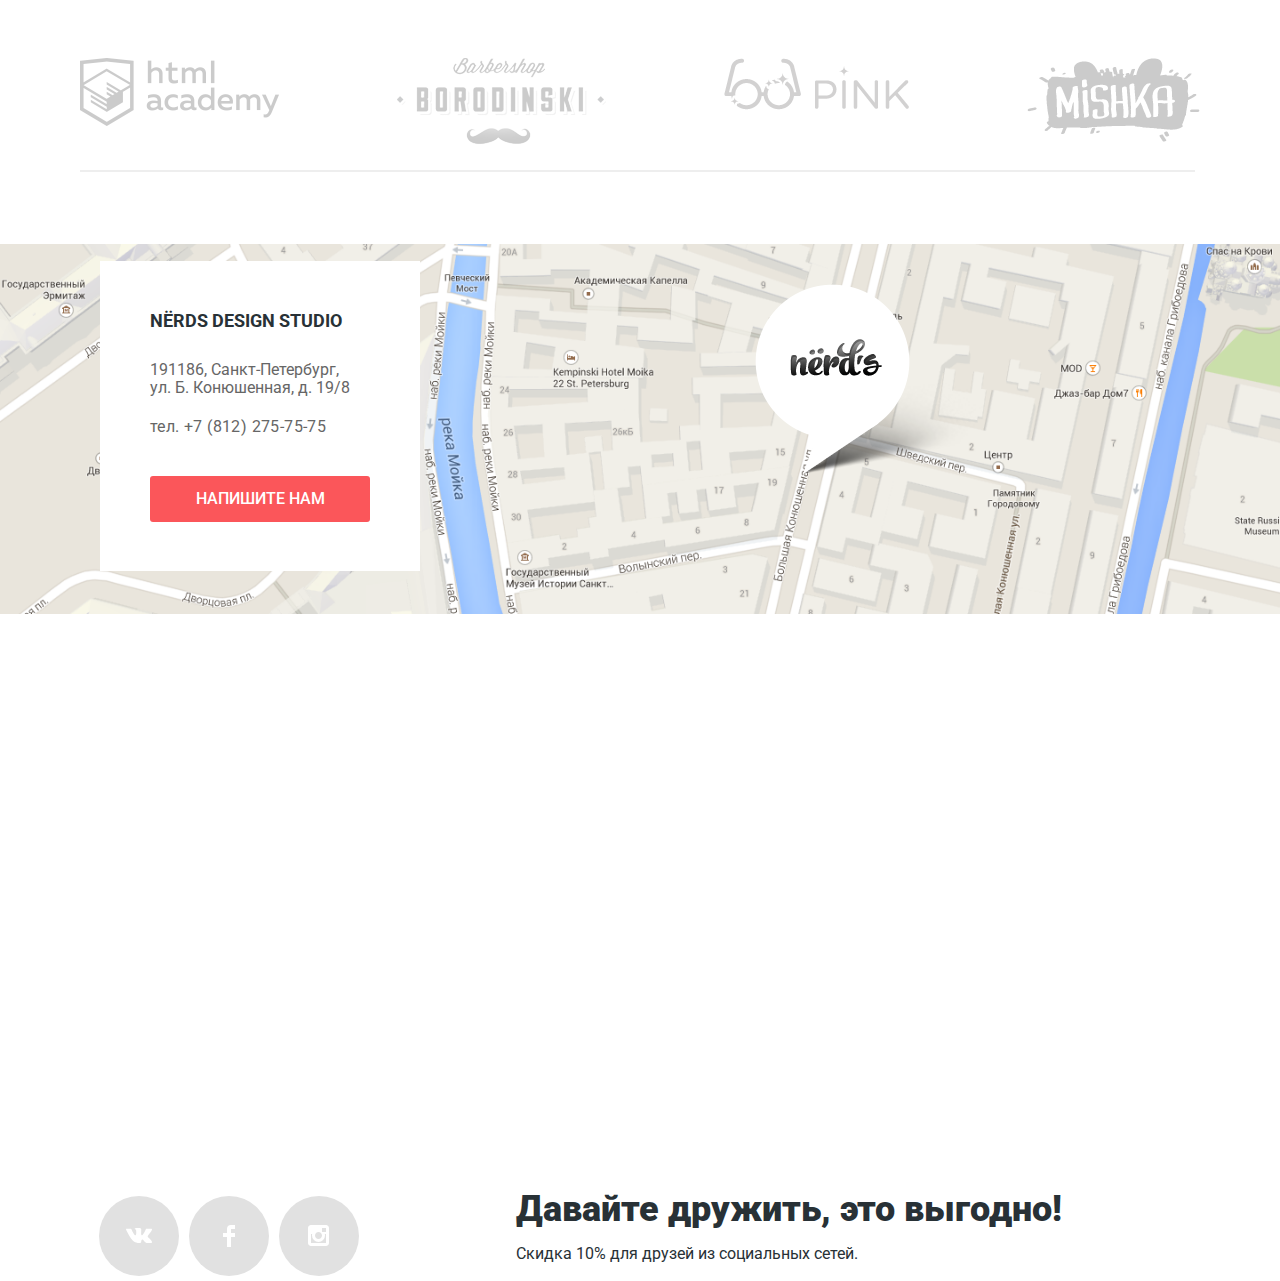
==== commit 8267cc84: "Разметка всех блоков" ====
--- a/index.html
+++ b/index.html
@@ -26,9 +26,38 @@
         </div>
       </nav>
     </header>
+      <h1 class="visually-hidden">Студия дизайна «Нёрдс»</h1>
+      <section class="slider">
+          <div class="container">
+            <h2 class="visually-hidden">Преимущества</h2>
+            <input class="visually-hidden" type="radio" id="product-1" name="toggle" checked>
+            <input class="visually-hidden" type="radio" id="product-2" name="toggle">
+            <input class="visually-hidden" type="radio" id="product-3" name="toggle">
+            <div class="slider-controls">
+              <label class="slider-controls-item slider-controls-item--1" for="product-1">Первый</label>
+              <label class="slider-controls-item slider-controls-item--2" for="product-2">Второй</label>
+              <label class="slider-controls-item slider-controls-item--3" for="product-3">Третий</label>
+            </div>
+            <ul class="slider-list">
+              <li class="slider-item">
+                <h3>Долго, дорого,<br> скрупулезно.</h3>
+                <p>Математически выверенный дизайн<br> для вашего сайта или мобильного приложения.</p>
+                <a class="slider-item-button button" href="#">Узнать больше</a>
+              </li>
+              <li class="slider-item">
+                <h3>Любим математику как никто другой</h3>
+                <p>Никакого креатива, только математические формулы для расчета идеальных пропорций.</p>
+                <a class="slider-item-button button" href="#">Узнать больше</a>
+              </li>
+              <li class="slider-item">
+                <h3>Только ночь,<br> только хардкор</h3>
+                <p>Работать днем, как все? Мы против этого.<br> Ближе к полуночи работа только начинается.</p>
+                <a class="slider-item-button button" href="#">Узнать больше</a>
+              </li>
+            </ul>
+          </div>
+        </section>
     <main class="container">
-      <h1 class="visually-hidden">Студия дизайна «Нёрдс»</h1>
-      <!-- тут будет код слайдера -->
       <section class="advantages">
          <h2 class="visually-hidden">Услуги студии</h2>
          <ul class="advantages-list">
@@ -52,42 +81,128 @@
            </li>
          </ul>
       </section>
-      <!-- studio-info, studio-stats, clients, contacts, map -->
-      <section class="contact-us-form">
+      <section class="modal contact-form">
         <h4>Напишите нам</h4>
-        <button class="contact-us-form-close" type="button">
+        <button class="button-close" type="button">
             Закрыть
           </button>
         <form class="contact-us-form" action="https://echo.htmlacademy.ru" method="post">
-        <p>
-        <label>
+        <div class="contacts-wrapper">
+          <p class="form-name">
+          <label for="contact-form-name">
           Ваше имя:
-          <input class="form-name" type="text" name="name-field" placeholder="Имя Фамилия">
+          <input id="contact-form-name" type="text" name="name-field" placeholder="Имя Фамилия">
         </label>
         </p>
-        <p><label>
+
+        <p class="form-email"><label for="contact-form-email">
               Ваш e-mail:
-              <input class="form-email" type="text" name="email-field" placeholder="email@example.com">
+              <input id="contact-form-email" type="email" name="email-field" placeholder="email@example.com">
         </label>
         </p>
-        <p>
-        <label>
+        </div>
+        <div class="message-wrapper">
+        <p class="form-message"><label for="contact-form-message">
           Текст письма:
-          <textarea rows="10" cols="70" name="text-field" placeholder="В свободной форме"></textarea>
+          <textarea id="contact-form-message" name="text-field" placeholder="В свободной форме"></textarea>
           </label>
         </p>
+      </div>
+
         <button class="button-send" type="submit">
           Отправить
           </button>
         </form>
       </section>
+      <div class="hr-line">
+        <img src="img/divide.png" alt="Разделительная линия">
+      </div>
+      <div class="index-columns">
+        <section class="about">
+            <h4 class="visually-hidden">Информация о студии</h4>
+          <b>Мы — маленькая, но гордая дизайн-студия из Краснодара.</b>
+          <p>Исповедуем принципы минимализма и чистоты. Ставим математический расчет превыше креатива. Работаем не покладая рук, как роботы.</p>
+          <p class="about-us-title">Выполняем заказы на разработку:</p>
+          <ul class="our-abilitys">
+            <li>Веб-сайтов любой сложности</li>
+            <li>Мобильных приложений для iOS и Android</li>
+            <li>Слайдшоу и видео для корпоративных презентаций</li>
+          </ul>
+          </section>
+          <section class="info">
+              <h4 class="visually-hidden">Наша статистика</h4>
+            <img src="img/nerds-illustration.png" alt="Логотип студии «Нёрдс»">
+            <p class="about-us-title">С 2004 года любим точность во всем:</p>
+            <div class="stats-table">
+            <table>
+              <tr>
+                <th>146%</th>
+                <th>100%</th>
+                <th>50%</th>
+              </tr>
+              <tr>
+                <td>Уровень самоотдачи</td>
+                <td>Соблюдение сроков</td>
+                <td>Минимальная предоплата</td>
+              </tr>
+            </table>
+          </div>
+          </section>
+        </div>
+        <div class="hr-line">
+          <img src="img/divide.png" alt="Разделительная линия">
+        </div>
+      <section class="clients">
+          <h4 class="visually-hidden">Наши клиенты</h4>
+        <ul class="clients-list">
+          <li class="clients-item">
+            <a href="#">
+              <img src="img/logo-1.png" width="199" height="68" alt="Логотип клиента HTML Academy">
+            </a>
+          </li>
+          <li class="clients-item">
+            <a href="#">
+              <img src="img/logo-2.png" width="209" height="87" alt="Логотип клиента «Барбершоп Бородинский»">
+            </a>
+           </li>
+          <li class="clients-item">
+            <a href="#">
+              <img src="img/logo-3.png" width="185" height="52" alt="Логотип клиента Pink">
+            </a>
+          </li>
+          <li class="clients-item">
+            <a href="#">
+              <img src="img/logo-4.png" width="173" height="84" alt="Логотип клиента Mishka">
+            </a>
+          </li>
+        </ul>
+      </section>
+        <div class="hr-line">
+          <img src="img/divide.png" alt="Разделительная линия">
+        </div>
     </main>
+    <section class="map-contacts">
+        <h2 class="visually-hidden">Адрес студии «Нёрдс»</h2>
+        <div class="main-map">
+          <img src="img/map.png" width="1440" height="416" alt="Карта проезда">
+        </div>
+        <div class="map-marker">
+          <img src="img/map-marker.png" width="231" height="190" alt="Маркер на карте">
+        </div>
+        <div class="main-contacts">
+          <h3>NЁRDS DESIGN STUDIO</h3>
+          <p class="contacts">191186, Санкт-Петербург,<br>
+            ул. Б. Конюшенная, д. 19/8<br></p>
+          <p class="tel">тел. +7 (812) 275-75-75</p>
+          <button type="submit" class="button-contacts">Напишите нам</button>
+        </div>
+        </section>
     <footer class="main-footer">
       <div class="container">
         <ul class="social-buttons">
           <li><a class="social-button" href="#"><span class="visually-hidden">Вконтакте</span><svg xmlns="http://www.w3.org/2000/svg" width="26" height="15" viewBox="0 0 26 15"><path fill="#FFF" d="M16.138 11.51c.956-.309 2.18 2.04 3.483 2.939.978.681 1.727.534 1.727.534l3.473-.05s1.815-.112.957-1.554c-.071-.12-.503-1.069-2.585-3.022-2.177-2.043-1.882-1.712.739-5.244 1.597-2.153 2.236-3.468 2.036-4.028-.192-.539-1.365-.399-1.365-.399L20.69.713c-.381.001-.704.119-.851.515-.003.004-.621 1.666-1.445 3.079-1.741 2.989-2.436 3.148-2.724 2.961-.661-.433-.494-1.737-.494-2.664 0-2.897.432-4.105-.846-4.417-.427-.104-.739-.172-1.828-.182-1.392-.021-2.574 0-3.244.329-.445.223-.786.712-.579.74.26.035.843.16 1.155.586.401.552.389 1.789.389 1.789s.229 3.411-.54 3.834c-.528.29-1.25-.302-2.803-3.016-.793-1.388-1.392-2.922-1.392-2.922s-.116-.285-.326-.441c-.25-.185-.6-.244-.6-.244L.848.684S.29.7.085.946c-.182.218-.015.668-.015.668s2.909 6.881 6.203 10.347c3.02 3.182 6.452 2.971 6.452 2.971h1.555s.469-.054.709-.312c.224-.24.214-.691.214-.691s-.031-2.109.935-2.419z"/></svg></a></li>
-          <li><a class="social-button"href="#"><span class="visually-hidden">Фейсбук</span><svg xmlns="http://www.w3.org/2000/svg" width="12" height="22" viewBox="0 0 12 22"><path fill="#FFF" d="M12 4V0H8a4 4 0 0 0-4 4v4H0v4h4v10h4V12h4V8H8V4h4z"/></svg></a></li>
-          <li><a class="social-button"href="#"><span class="visually-hidden">Инстаграм</span><svg xmlns="http://www.w3.org/2000/svg" width="21" height="21" viewBox="0 0 21 21"><path fill="#FFF" d="M18 0H3C1.35 0 0 1.35 0 3v15c0 1.65 1.35 3 3 3h15c1.65 0 3-1.35 3-3V3c0-1.65-1.35-3-3-3zm-7.5 7c1.93 0 3.5 1.57 3.5 3.5S12.43 14 10.5 14 7 12.43 7 10.5 8.57 7 10.5 7zM18 18H3V9h1.181A6.504 6.504 0 0 0 4 10.5a6.5 6.5 0 1 0 13 0 6.45 6.45 0 0 0-.181-1.5H18v9zm0-11h-4V3h4v4z"/></svg></a></li>
+          <li><a class="social-button" href="#"><span class="visually-hidden">Фейсбук</span><svg xmlns="http://www.w3.org/2000/svg" width="12" height="22" viewBox="0 0 12 22"><path fill="#FFF" d="M12 4V0H8a4 4 0 0 0-4 4v4H0v4h4v10h4V12h4V8H8V4h4z"/></svg></a></li>
+          <li><a class="social-button" href="#"><span class="visually-hidden">Инстаграм</span><svg xmlns="http://www.w3.org/2000/svg" width="21" height="21" viewBox="0 0 21 21"><path fill="#FFF" d="M18 0H3C1.35 0 0 1.35 0 3v15c0 1.65 1.35 3 3 3h15c1.65 0 3-1.35 3-3V3c0-1.65-1.35-3-3-3zm-7.5 7c1.93 0 3.5 1.57 3.5 3.5S12.43 14 10.5 14 7 12.43 7 10.5 8.57 7 10.5 7zM18 18H3V9h1.181A6.504 6.504 0 0 0 4 10.5a6.5 6.5 0 1 0 13 0 6.45 6.45 0 0 0-.181-1.5H18v9zm0-11h-4V3h4v4z"/></svg></a></li>
         </ul>
           <div class="offer-text">
             <p class="footer-offer"><b>Давайте дружить, это выгодно!</b></p>
--- a/css/style.css
+++ b/css/style.css
@@ -1,12 +1,13 @@
 body {
   margin: 0;
   padding: 0;
-  font-family: 'Roboto', sans-serif;
+  font-family: "Roboto", "Arial", sans-serif;
   font-size: 16px;
   line-height: 24px;
   font-weight: 400;
   color: #283136;
   background-color: #ffffff;
+  min-width: 1160px;
 }
 a {
   text-decoration: none;
@@ -15,15 +16,12 @@
 input[type="checkbox"].visually-hidden,
 input[type="radio"].visually-hidden {
   position: absolute;
-
   width: 1px;
   height: 1px;
   margin: -1px;
   border: 0;
   padding: 0;
-
   white-space: nowrap;
-
   clip-path: inset(100%);
   clip: rect(0 0 0 0);
   overflow: hidden;
@@ -48,7 +46,6 @@
   display: flex;
   flex-direction: row;
   width: 1160px;
-  margin-bottom: 37px;
   margin: auto;
 }
 .header-logo:focus,
@@ -131,6 +128,129 @@
   background-position: 0 0;
 }
 
+/* slider */
+
+.slider {
+  position: relative;
+  background-color: #eeeeee;
+  margin-bottom: 80px;
+}
+.slider-controls {
+  position: absolute;
+  left: 50%;
+  bottom: 104px;
+  z-index: 100;
+  width: 160px;
+  height: 18px;
+  text-align: center;
+  font-size: 0;
+  transform: translateX(-50%);
+}
+.slider-controls label {
+  position: relative;
+  display: inline-block;
+  width: 18px;
+  height: 18px;
+  padding: 8px;
+  border-radius: 50%;
+  cursor: pointer;
+}
+.slider-controls label::after {
+  content: "";
+  position: absolute;
+  top: 8px;
+  left: 8px;
+  z-index: 1;
+  width: 18px;
+  height: 18px;
+  background: #ffffff;
+  border-radius: 50%;
+}
+.slider-list {
+  margin: 0;
+  padding: 0;
+  list-style: none;
+}
+.slider-item {
+  display: none;
+  padding: 78px 0 80px 0;
+}
+.slider-item:nth-child(1) {
+  background-image: url("../img/slide1.png");
+  background-repeat: no-repeat;
+  background-position: 93% 18px;
+}
+.slider-item:nth-child(2) {
+  background-image: url("../img/slide2.png");
+  background-repeat: no-repeat;
+  background-position: 100% 0;
+}
+.slider-item:nth-child(3) {
+  background-image: url("../img/slide3.png");
+  background-repeat: no-repeat;
+  background-position: 100% 20px;
+}
+#product-1:checked ~ .slider-list .slider-item:nth-child(1) {
+  display: block;
+}
+#product-2:checked ~ .slider-list .slider-item:nth-child(2) {
+  display: block;
+}
+#product-3:checked ~ .slider-list .slider-item:nth-child(3) {
+  display: block;
+}
+#product-1:checked ~ .slider-controls .slider-controls-item--1::before,
+#product-2:checked ~ .slider-controls .slider-controls-item--2::before,
+#product-3:checked ~ .slider-controls .slider-controls-item--3::before {
+  content: "";
+  position: absolute;
+  left: 50%;
+  top: 50%;
+  z-index: 2;
+  width: 4px;
+  height: 4px;
+  margin: -4px;
+  background-color: inherit;
+  border: 2px solid #c1c1c1;
+  border-radius: 50%;
+}
+.slider-item h3 {
+  max-width: 600px;
+  margin: 0;
+  margin-bottom: 27px;
+  font-size: 55px;
+  line-height: 55px;
+  font-weight: 500;
+}
+.slider-item p {
+  max-width: 430px;
+  margin: 0;
+  margin-bottom: 38px;
+}
+.button {
+  display: block;
+  width: 240px;
+  padding: 13px 0;
+  font-size: 16px;
+  line-height: 18px;
+  color: #ffffff;
+  text-transform: uppercase;
+  text-align: center;
+  text-decoration: none;
+  background-color: #fb565a;
+  border-radius: 3px;
+  border: none;
+}
+.button:hover,
+.button:focus {
+  background-color: #e74246;
+}
+.button:active {
+  background-color: #d7373b;
+  color: rgba(255, 255, 255, 0.3);
+  box-shadow: 0 3px rgba(0, 0, 0, 0.1) inset;
+}
+
 /* main page content */
 
 .advantages-list {
@@ -141,16 +261,25 @@
   padding: 0;
 }
 .advantages-list h3 {
+  font-size: 24px;
+  line-height: 30px;
   font-weight: 700;
   text-transform: uppercase;
   color: #000000;
+  margin-bottom: 15px;
 }
 .advantages-list p {
   font-size: 16px;
   line-height: 24px;
   font-weight: 400;
   color: #283136;
-  margin-bottom: 35px;
+  margin-bottom: 45px;
+  padding: 0;
+  white-space: pre-line;
+  width: 260px;
+}
+.advantages-item {
+  display: flex;
 }
 .advantage-sites-button {
   font-size: 16px;
@@ -163,7 +292,7 @@
   background-color: #fb565a;
   border: none;
   border-radius: 3px;
-  padding: 18px 40px;
+  padding: 14px 40px;
   margin-top: 30px;
 }
 .advantage-sites-button:focus,
@@ -178,7 +307,7 @@
   background-color: #e74246;
   border: none;
   border-radius: 3px;
-  padding: 18px 40px;
+  padding: 14px 40px;
 }
 .advantage-sites-button:active {
   color: rgba(255, 255, 255, 0.3);
@@ -195,7 +324,7 @@
   background-color: #00ca74;
   border: none;
   border-radius: 3px;
-  padding: 18px 40px;
+  padding: 14px 40px;
 }
 .advantage-apps-button:focus,
 .advantage-apps-button:hover {
@@ -209,7 +338,7 @@
   background-color: #00bc6c;
   border: none;
   border-radius: 3px;
-  padding: 18px 40px;
+  padding: 14px 40px;
 }
 .advantage-apps-button:active {
   color: rgba(255, 255, 255, 0.3);
@@ -226,7 +355,7 @@
   background-color: #efc84a;
   border: none;
   border-radius: 3px;
-  padding: 18px 40px;
+  padding: 14px 40px;
 }
 .advantage-presentations-button:focus,
 .advantage-presentations-button:hover {
@@ -240,7 +369,7 @@
   background-color: #eab534;
   border: none;
   border-radius: 3px;
-  padding: 18px 40px;
+  padding: 14px 40px;
 }
 .advantage-presentations-button:active {
   color: rgba(255, 255, 255, 0.3);
@@ -261,10 +390,330 @@
   margin-bottom: 80px;
 }
 
+/* about & stats & clients */
+
+.index-columns {
+	display: flex;
+	justify-content: space-between;
+	margin-top: 80px;
+}
+.about {
+	width: 650px;
+}
+.info {
+  width: 360px;
+  position: relative;
+	bottom: 50px;
+}
+.about b {
+	display: block;
+	font-size: 45px;
+	line-height: 45px;
+	margin-bottom: 35px;
+}
+.about-us-title {
+	font-weight: 700;
+	text-transform: uppercase;
+	margin-top: 35px;
+}
+.about ul {
+	margin: 0;
+	padding: 0;
+	list-style: none;
+}
+.about-us li {
+	position: relative;
+	margin-bottom: 20px;
+	padding-left: 40px;
+}
+.about-us li::before {
+	position: absolute;
+	content: "";
+	width: 25px;
+	height: 2px;
+	left: 5px;
+	top: 10px;
+}
+.info .about-us-title {
+	margin-bottom: 50px;
+}
+.stats-table table {
+	margin-left: -20px;
+}
+.stats-table th {
+	font-size: 45px;
+	line-height: 10px;
+	padding-bottom: 35px;
+	padding-right: 25px;
+}
+.stats-table td {
+	line-height: 18px;
+}
+.hr-line {
+	margin-bottom: 65px;
+}
+.clients-list {
+	display: flex;
+	justify-content: space-between;
+	margin: 0;
+	padding: 0;
+	list-style: none;
+}
+.clients-list a {
+	opacity: 0.2;
+}
+.clients-list a:hover,
+.clients-list a:focus {
+	opacity: 1;
+}
+.clients-list a:active {
+	opacity: 0.1;
+}
+.our-abilitys li {
+  position: relative;
+  padding: 0;
+  margin: 0;
+  padding-left: 35px;
+  margin-bottom: 25px;
+}
+.our-abilitys li::before {
+  position: absolute;
+  content: "";
+  width: 25px;
+  height: 2px;
+  left: 1px;
+  top: 11px;
+  background-color: #fb565a;
+}
+
 /* modal contact us form */
 
+.modal {
+  display: none;
+  position: fixed;
+  color: #000000;
+  background-color: #ffffff;
+  z-index: 101;
+  background-repeat: repeat;
+  box-shadow: 0 30px 50px rgba(0, 0, 0, 0.7);
+}
+.contact-form {
+  top: 15%;
+  left: 50%;
+  width: 960px;
+  height: 590px;
+  margin-left: -500px;
+}
+.button-close {
+  position: absolute;
+  top: 70px;
+  right: 85px;
+  width: 21px;
+  height: 21px;
+  font-size: 0;
+  background-image: url("../img/close-cross.svg");
+  opacity: 0.3;
+  border: 0;
+  cursor: pointer;
+}
+.button-close:hover,
+.button-close:focus {
+  opacity: 1;
+}
+.button-close:active {
+  opacity: 0.1;
+}
+.modal h4 {
+  margin-left: 100px;
+  margin-top: 60px;
+  margin-bottom: 25px;
+  font-weight: 500;
+  font-size: 45px;
+  line-height: 45px;
+}
+.button-send {
+  width: 260px;
+  height: 50px;
+  font-size: 16px;
+  line-height: 18px;
+  font-weight: 500;
+  text-align: center;
+  color: #ffffff;
+  vertical-align: middle;
+  text-transform: uppercase;
+  background-color: #fb565a;
+  border: none;
+  border-radius: 3px;
+  padding: 14px 40px;
+  margin-top: 20px;
+  margin-left: 100px;
+}
+.button-send:hover,
+.button-send:focus {
+  background-color: #E74246;
+}
+.button-send:active {
+  background-color: #d7373b;
+  color: rgba(255, 255, 255, 0.3);
+  box-shadow: 0 3px rgba(0, 0, 0, 0.1) inset;
+}
+.contact-us-form input[type="text"],
+.contact-us-form input[type="email"],
+.contact-us-form textarea {
+  font: inherit;
+  color: #000000;
+  opacity: 0.5;
+  margin-top: 10px;
+  font-size: 16px;
+  line-height: 18px;
+  font-weight: 400;
+  border: solid 2px #d7dcde;
+}
+.contact-us-form input[type="text"] {
+  box-sizing: border-box;
+  width: 360px;
+  padding-top: 13px;
+  padding-bottom: 13px;
+  padding-left: 15px;
+  margin-left: 100px;
+}
+.contact-us-form input[type="email"] {
+  box-sizing: border-box;
+  width: 360px;
+  padding-top: 13px;
+  padding-bottom: 13px;
+  padding-left: 15px;
+}
+.contact-us-form textarea {
+  box-sizing: border-box;
+  width: 760px;
+  padding-top: 13px;
+  padding-bottom: 70px;
+  padding-left: 15px;
+  margin-left: 100px;
+}
+.form-name label,
+.form-message label {
+  margin-bottom: 10px;
+  font-weight: 700;
+  font-weight: 700;
+  margin-left: 100px;
+}
+.form-name {
+  margin-right: 40px;
+}
+.form-email label {
+  margin-bottom: 10px;
+  font-weight: 700;
+  font-weight: 700;
+}
 .contact-us-form {
-  display: none;
+  display: flex;
+  justify-content: space-between;
+  flex-wrap: wrap;
+}
+.contacts-wrapper {
+  display: flex;
+  width: 760px;
+}
+.message-wrapper {
+  display: flex;
+  width: 760px;
+}
+.contact-form input[type="text"]:invalid,
+.contact-form input[type="email"]:invalid {
+  color: #e74246;
+  border-color: #e74246;
+}
+.contact-form input[type="text"]:focus,
+.contact-form input[type="email"]:focus,
+.contact-form textarea:focus {
+  color: #000000;
+  border: 2px solid #000000;
+}
+.contact-form input[type="text"]:hover,
+.contact-form input[type="email"]:hover,
+.contact-form textarea:hover {
+  border: 2px solid #b4b9bb;
+}
+
+/* map - contacts */
+
+.main-contacts h3 {
+  font-size: 18px;
+  line-height: 30px;
+  font-weight: 700;
+  margin: auto;
+  margin-bottom: 25px;
+  margin-left: 50px;
+  margin-top: 45px;
+}
+.main-contacts {
+  position: relative;
+  bottom: 550px;
+  left: 100px;
+  background: #ffffff;
+  width: 320px;
+  height: 310px;
+  display: flex;
+  flex-direction: column;
+}
+.main-map {
+  display: flex;
+  justify-content: space-between;
+}
+.map-marker {
+  position: relative;
+  left: 755px;
+  bottom: 330px;
+}
+.contacts {
+  font-size: 16px;
+  line-height: 18px;
+  font-weight: 400;
+  text-transform: initial;
+  color: #666666;
+  padding: 0;
+  margin: 0 auto;
+  margin-bottom: 5px;
+  margin-left: 50px;
+}
+.tel {
+  font-size: 16px;
+  line-height: 18px;
+  font-weight: 400;
+  text-transform: initial;
+  letter-spacing: 0.4px;
+  color: #666666;
+  margin-left: 50px;
+  padding: 0;
+  margin-bottom: 40px;
+}
+.button-contacts {
+  width: 220px;
+  height: 50px;
+  font-size: 16px;
+  line-height: 18px;
+  font-weight: 500;
+  text-align: center;
+  color: #ffffff;
+  vertical-align: middle;
+  text-transform: uppercase;
+  background-color: #fb565a;
+  border: none;
+  border-radius: 3px;
+  padding: 14px 40px;
+  margin-bottom: 50px;
+  margin-left: 50px;
+}
+.button-contacts:hover,
+.button-contacts:focus {
+  background-color: #e74246;
+}
+.button-contacts:active {
+  background-color: #d7373b;
+  color: rgba(255, 255, 255, 0.3);
+  box-shadow: 0 3px rgba(0, 0, 0, 0.1) inset;
 }
 
 /* footer */
@@ -273,6 +722,8 @@
   font-size: 36px;
   line-height: 36px;
   font-weight: 700;
+  margin: 0;
+  padding: 0;
 }
 .social-button:hover,
 .social-button:focus {
@@ -290,16 +741,16 @@
   font-weight: 400;
 }
 .main-footer {
+  width: 1160px;
   margin-top: 70px;
   padding: 0;
-  margin: auto;
+  margin-right: auto;
 }
 .main-footer .container {
   display: flex;
 }
 .social-buttons {
   display: flex;
-  flex-wrap: wrap;
   justify-content: space-between;
   width: 260px;
   margin: auto;
@@ -316,8 +767,8 @@
   border-radius: 50%;
 }
 .offer-text {
-  width: 560px;
-  margin: auto;
+  margin: 0 auto;
+  padding: 0;
 }
 
 /* catalog page */
@@ -339,8 +790,7 @@
 .catalog-columns {
   width: 1160px;
   display: flex;
-  flex-direction: row;
-  margin: auto;
+  margin-right: auto;
 }
 .catalog-item:nth-child(2n) {
   margin-right: 0;
@@ -354,8 +804,9 @@
 }
 .container {
   width: 1160px;
-  margin: auto;
-  padding-top: 80px;
+  margin: 0 auto;
+  padding: 0 20px;
+  box-sizing: border-box;
 }
 img {
   max-width: 100%;
@@ -448,13 +899,73 @@
 .buy-link:focus {
   background-color: #e74246;
 }
+.item-name:hover,
+.item-name:focus {
+  color: #fb565a;
+}
+.item-name:active {
+  color: rgba(0, 0, 0, 0.3);
+}
+.paginator-list {
+  display: flex;
+  margin: 0;
+  padding: 0;
+  justify-content: flex-start;
+  flex-wrap: wrap;
+  list-style: none;
+}
+.paginator-item {
+  margin: 0;
+  margin-right: 11px;
+  margin-bottom: 5px;
+  padding: 0;
+}
+.paginator-item a {
+  display: block;
+  box-sizing: border-box;
+  width: 50px;
+  padding: 16px 5px;
+  font-size: 16px;
+  line-height: 18px;
+  font-weight: 500;
+  color: #000000;
+  text-align: center;
+  background-color: #eeeeee;
+  border: none;
+  border-radius: 3px;
+}
+.paginator-item a:hover,
+.paginator-item a:focus {
+  background-color: #dfdfdf;
+}
+.paginator-item a:active {
+  color: rgba(0, 0, 0, 0.3);
+  background-color: #d5d5d5;
+  box-shadow: inset 0 3px rgba(0, 0, 0, 0.1);
+}
+.paginator-current a {
+  width: 50px;
+  padding: 13px 0;
+  background-color: transparent;
+  border: 3px solid #dbdbdb;
+  pointer-events: none;
+}
+.paginator-next a {
+  width: auto;
+  padding: 16px 80px;
+  text-transform: uppercase;
+}
 
 /* filters */
 
 .filters {
   width: 260px;
-  margin: 0 auto;
-  padding: 0;
+  margin-right: 140px;
+  padding: 0;
+  margin-top: 55px;
+}
+.filter {
+  margin-top: 50px;
 }
 .filter-topic {
   font-size: 18px;
@@ -475,8 +986,7 @@
   font-size: 16px;
   color: #283136;
   padding: 0;
-  margin-left: auto;
-  margin-bottom: 15px;
+  margin: auto;
 }
 .filter-input {
   color: #b8b8b8;
@@ -492,10 +1002,12 @@
 .filter fieldset {
   padding: 0;
   margin: 0;
+  margin-bottom: 25px;
 }
 .filters-features-item, .filters-grid-item label {
   font-size: 16px;
   line-height: 20px;
+  margin-bottom: 20px;
 }
 .filter legend {
   padding: 0;
@@ -608,3 +1120,190 @@
   box-shadow: 0 3px #d5d5d5 inset;
   color: rgba(0, 0, 0, 0.3);
 }
+
+/* filters - range */
+
+.filter-item {
+  margin: 0;
+  padding: 0;
+  border: none;
+  margin-bottom: 50px;
+}
+.range-filter {
+  width: 260px;
+  margin-top: 49px;
+}
+.filter-item legend {
+  font-size: 18px;
+  line-height: 24px;
+  text-transform: uppercase;
+  font-weight: 700;
+}
+.range-controls {
+  position: relative;
+  height: 41px;
+  margin-bottom: 15px;
+  padding-top: 39px;
+  padding-right: 20px;
+  padding-left: 20px;
+  background-color: #f1f1f1;
+  border-radius: 5px;
+}
+.range-controls .scale {
+  height: 2px;
+  background: #d7dcde;
+}
+.range-controls .bar {
+  width: 70%;
+  height: 2px;
+  background: #00ca74;
+}
+.range-controls .toggle {
+  position: absolute;
+  top: 31px;
+  left: 0;
+  width: 4px;
+  height: 4px;
+  padding: 0;
+  border: 8px solid #ffffff;
+  background-color: #ababab;
+  box-shadow: 0 2px 1px 0 #cfcfcf;
+  border-radius: 50%;
+  cursor: pointer;
+}
+.range-controls .toggle-min {
+  left: 50px;
+}
+.range-controls .toggle-max {
+  left: 110px;
+}
+.price-controls {
+  font-size: 0;
+}
+.price-controls label {
+  display: inline-block;
+  width: 50%;
+  font-size: 16px;
+  text-transform: uppercase;
+}
+.price-controls input {
+  width: 60px;
+  padding: 8px 10px;
+  margin-left: 10px;
+  font-family: Roboto, Arial, sans-serif;
+  font-size: 16px;
+  text-align: center;
+  color: #283136;
+  border: none;
+  border-radius: 5px;
+  background: #f1f1f1;
+}
+.max-price {
+  text-align: right;
+}
+
+/* filters - sorting */
+
+.sorting-templates-container {
+  margin: 0;
+  padding: 0;
+  width: 760px;
+  margin-top: 50px;
+}
+.sorting {
+  display: flex;
+  margin: 0;
+  margin-bottom: 50px;
+  padding: 0;
+  justify-content: space-between;
+}
+.sorting h2 {
+  padding: 0;
+  margin: 0;
+  font-size: 18px;
+  line-height: 18px;
+  font-weight: 700;
+  color: #000000;
+  text-transform: uppercase;
+}
+.sorting a {
+  font-size: 14px;
+  line-height: 18px;
+  color: rgba(0,0,0,0.3);
+  text-transform: uppercase;
+}
+.sorting-list {
+  display: flex;
+  margin: 0;
+  padding: 0;
+  width: 360px;
+  justify-content: flex-start;
+  list-style: none;
+}
+.sorting-item {
+  margin-right: 26px;
+}
+.sorting-item a:hover {
+  color: rgba(0,0,0,0.6);
+}
+.sorting-item a:active,
+.sorting-item a:focus {
+  color: rgba(0,0,0,1);
+}
+.increase-button a,
+.decrease-button a {
+  position: relative;
+  font-size: 0;
+  width: 0;
+  height: 0;
+  padding: 0 2px;
+}
+.increase-button a::before,
+.decrease-button a::before {
+  position: absolute;
+  content: "";
+  width: 0;
+  height: 0;
+}
+.increase-button a::before {
+  left: 22px;
+  top: -11px;
+  border: 5.5px solid rgba(166,166,166,0.2);
+  border-left-color: transparent;
+  border-top-width: 9.5px;
+  border-right-color: transparent;
+  border-bottom: none;
+}
+.decrease-button a::before {
+  left: 21px;
+  top: -11px;
+  border: 5.5px solid rgba(166,166,166,0.2);
+  border-left-color: transparent;
+  border-bottom-width: 9.5px;
+  border-right-color: transparent;
+  border-top: none;
+}
+.increase-button a:hover::before {
+  border-top-color: #a6a6a6;
+}
+.decrease-button a:hover::before {
+  border-bottom-color: #a6a6a6;
+}
+.increase-button a:active::before,
+.increase-button a:focus::before {
+  border-top-color: #000000;
+}
+.decrease-button a:active::before,
+.decrease-button a:focus::before {
+  border-bottom-color: #000000;
+}
+.active-sorting-item a {
+  pointer-events: none;
+  color: rgba(0,0,0,1);
+}
+.active-sorting-item.increase-button a::before {
+  border-top-color: #000000;
+}
+.active-sorting-item.decrease-button a::before {
+  border-bottom-color: #000000;
+}
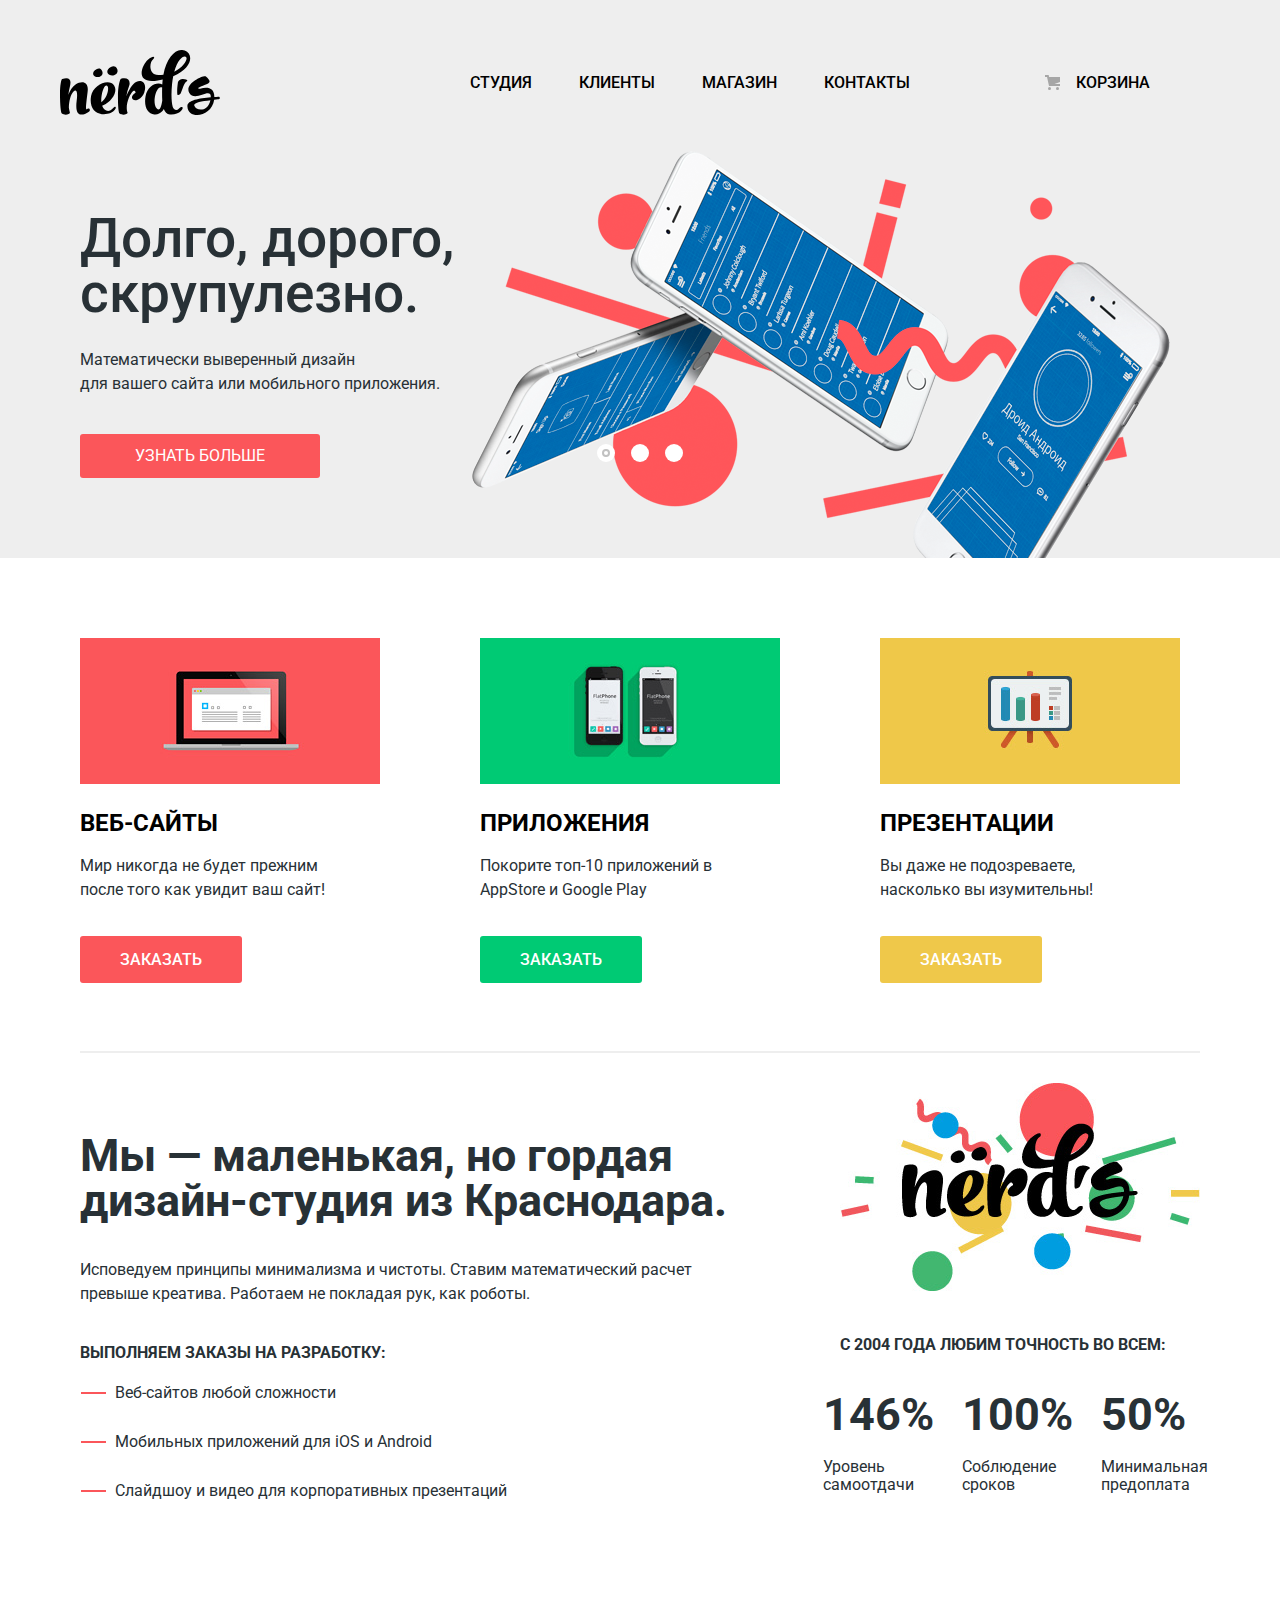
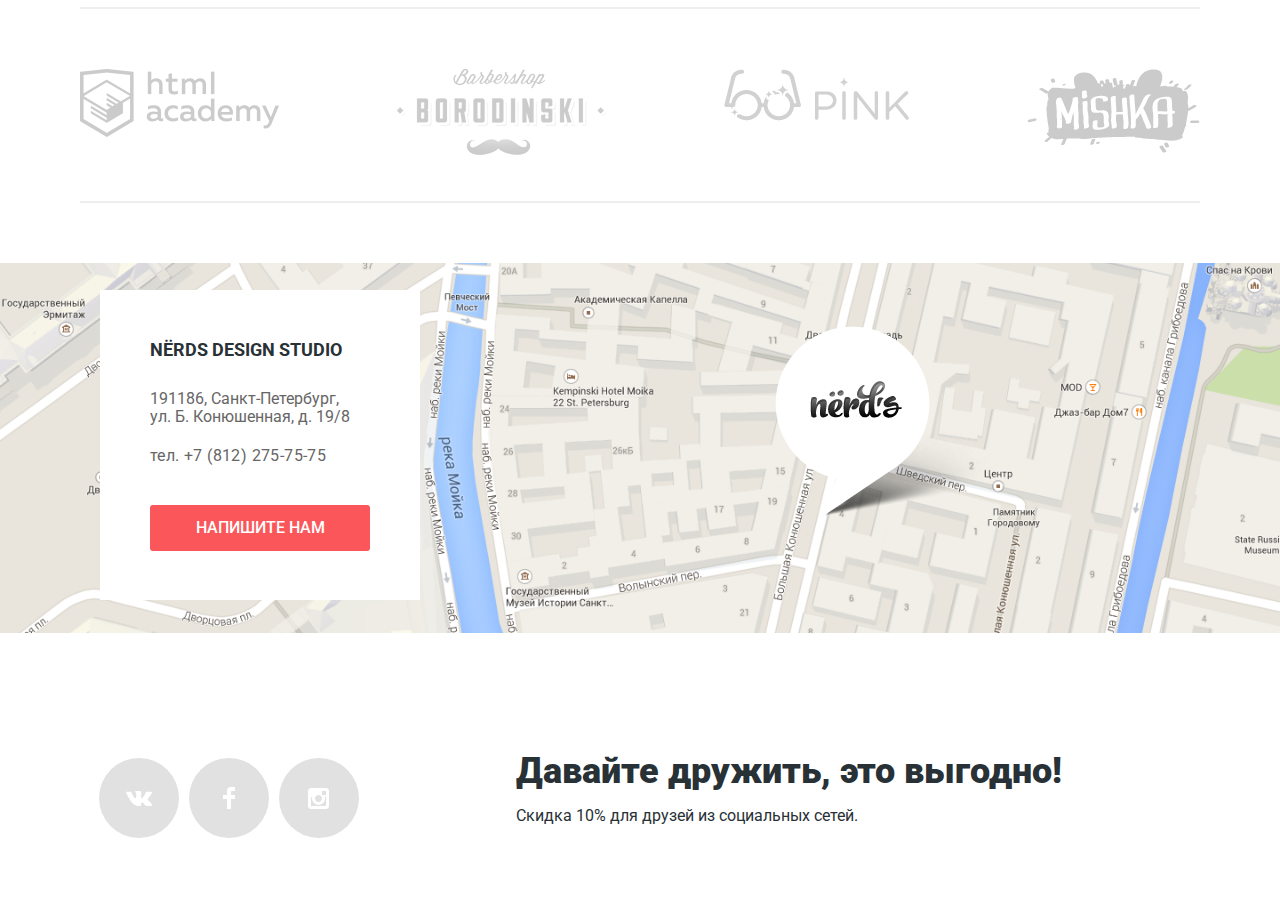
==== commit 6a1d6444: "Поправил карту и внес правки" ====
--- a/index.html
+++ b/index.html
@@ -81,42 +81,8 @@
            </li>
          </ul>
       </section>
-      <section class="modal contact-form">
-        <h4>Напишите нам</h4>
-        <button class="button-close" type="button">
-            Закрыть
-          </button>
-        <form class="contact-us-form" action="https://echo.htmlacademy.ru" method="post">
-        <div class="contacts-wrapper">
-          <p class="form-name">
-          <label for="contact-form-name">
-          Ваше имя:
-          <input id="contact-form-name" type="text" name="name-field" placeholder="Имя Фамилия">
-        </label>
-        </p>
 
-        <p class="form-email"><label for="contact-form-email">
-              Ваш e-mail:
-              <input id="contact-form-email" type="email" name="email-field" placeholder="email@example.com">
-        </label>
-        </p>
-        </div>
-        <div class="message-wrapper">
-        <p class="form-message"><label for="contact-form-message">
-          Текст письма:
-          <textarea id="contact-form-message" name="text-field" placeholder="В свободной форме"></textarea>
-          </label>
-        </p>
-      </div>
-
-        <button class="button-send" type="submit">
-          Отправить
-          </button>
-        </form>
-      </section>
-      <div class="hr-line">
-        <img src="img/divide.png" alt="Разделительная линия">
-      </div>
+      <hr class="hr-line">
       <div class="index-columns">
         <section class="about">
             <h4 class="visually-hidden">Информация о студии</h4>
@@ -149,9 +115,7 @@
           </div>
           </section>
         </div>
-        <div class="hr-line">
-          <img src="img/divide.png" alt="Разделительная линия">
-        </div>
+        <hr class="hr-line">
       <section class="clients">
           <h4 class="visually-hidden">Наши клиенты</h4>
         <ul class="clients-list">
@@ -177,11 +141,9 @@
           </li>
         </ul>
       </section>
-        <div class="hr-line">
-          <img src="img/divide.png" alt="Разделительная линия">
-        </div>
+        <hr class="hr-line">
     </main>
-    <section class="map-contacts">
+     <section class="map-contacts">
         <h2 class="visually-hidden">Адрес студии «Нёрдс»</h2>
         <div class="main-map">
           <img src="img/map.png" width="1440" height="416" alt="Карта проезда">
@@ -190,9 +152,9 @@
           <img src="img/map-marker.png" width="231" height="190" alt="Маркер на карте">
         </div>
         <div class="main-contacts">
-          <h3>NЁRDS DESIGN STUDIO</h3>
-          <p class="contacts">191186, Санкт-Петербург,<br>
-            ул. Б. Конюшенная, д. 19/8<br></p>
+          <h3>Nёrds design studio</h3>
+          <p class="contacts">191186, Санкт-Петербург,
+            ул. Б. Конюшенная, д. 19/8</p>
           <p class="tel">тел. +7 (812) 275-75-75</p>
           <button type="submit" class="button-contacts">Напишите нам</button>
         </div>
@@ -210,5 +172,38 @@
           </div>
       </div>
     </footer>
+    <section class="modal contact-form">
+        <h4>Напишите нам</h4>
+        <button class="button-close" type="button">
+            Закрыть
+          </button>
+        <form class="contact-us-form" action="https://echo.htmlacademy.ru" method="post">
+        <div class="contacts-wrapper">
+          <p class="form-name">
+          <label for="contact-form-name">
+          Ваше имя:
+          <input id="contact-form-name" type="text" name="name-field" placeholder="Имя Фамилия">
+        </label>
+        </p>
+
+        <p class="form-email"><label for="contact-form-email">
+              Ваш e-mail:
+              <input id="contact-form-email" type="email" name="email-field" placeholder="email@example.com">
+        </label>
+        </p>
+        </div>
+        <div class="message-wrapper">
+        <p class="form-message"><label for="contact-form-message">
+          Текст письма:
+          <textarea id="contact-form-message" name="text-field" placeholder="В свободной форме"></textarea>
+          </label>
+        </p>
+      </div>
+
+        <button class="button-send" type="submit">
+          Отправить
+          </button>
+        </form>
+      </section>
   </body>
 </html>
--- a/css/style.css
+++ b/css/style.css
@@ -395,7 +395,8 @@
 .index-columns {
 	display: flex;
 	justify-content: space-between;
-	margin-top: 80px;
+  margin-top: 80px;
+  margin-bottom: 60px;
 }
 .about {
 	width: 650px;
@@ -450,14 +451,17 @@
 	line-height: 18px;
 }
 .hr-line {
-	margin-bottom: 65px;
+  margin-bottom: 60px;
+  border: solid 1.5px #eeeeee;
 }
 .clients-list {
 	display: flex;
 	justify-content: space-between;
 	margin: 0;
 	padding: 0;
-	list-style: none;
+  list-style: none;
+  margin-bottom: 35px;
+  margin-top: 30px;
 }
 .clients-list a {
 	opacity: 0.2;
@@ -639,6 +643,10 @@
 
 /* map - contacts */
 
+.map-contacts {
+  position: relative;
+  height: 420px;
+}
 .main-contacts h3 {
   font-size: 18px;
   line-height: 30px;
@@ -647,10 +655,11 @@
   margin-bottom: 25px;
   margin-left: 50px;
   margin-top: 45px;
+  text-transform: uppercase;
 }
 .main-contacts {
   position: relative;
-  bottom: 550px;
+  bottom: 350px;
   left: 100px;
   background: #ffffff;
   width: 320px;
@@ -659,13 +668,13 @@
   flex-direction: column;
 }
 .main-map {
-  display: flex;
-  justify-content: space-between;
+  position: relative;
+  width: 100%;
 }
 .map-marker {
-  position: relative;
-  left: 755px;
-  bottom: 330px;
+  position: absolute;
+  left: 775px;
+  bottom: 160px;
 }
 .contacts {
   font-size: 16px;
@@ -677,6 +686,7 @@
   margin: 0 auto;
   margin-bottom: 5px;
   margin-left: 50px;
+  white-space: pre-line;
 }
 .tel {
   font-size: 16px;
@@ -716,6 +726,7 @@
   box-shadow: 0 3px rgba(0, 0, 0, 0.1) inset;
 }
 
+
 /* footer */
 
 .footer-offer {
@@ -743,6 +754,7 @@
 .main-footer {
   width: 1160px;
   margin-top: 70px;
+  margin-bottom: 60px;
   padding: 0;
   margin-right: auto;
 }
@@ -786,6 +798,7 @@
 }
 .catalog {
   width: 760px;
+  margin-bottom: 60px;
 }
 .catalog-columns {
   width: 1160px;
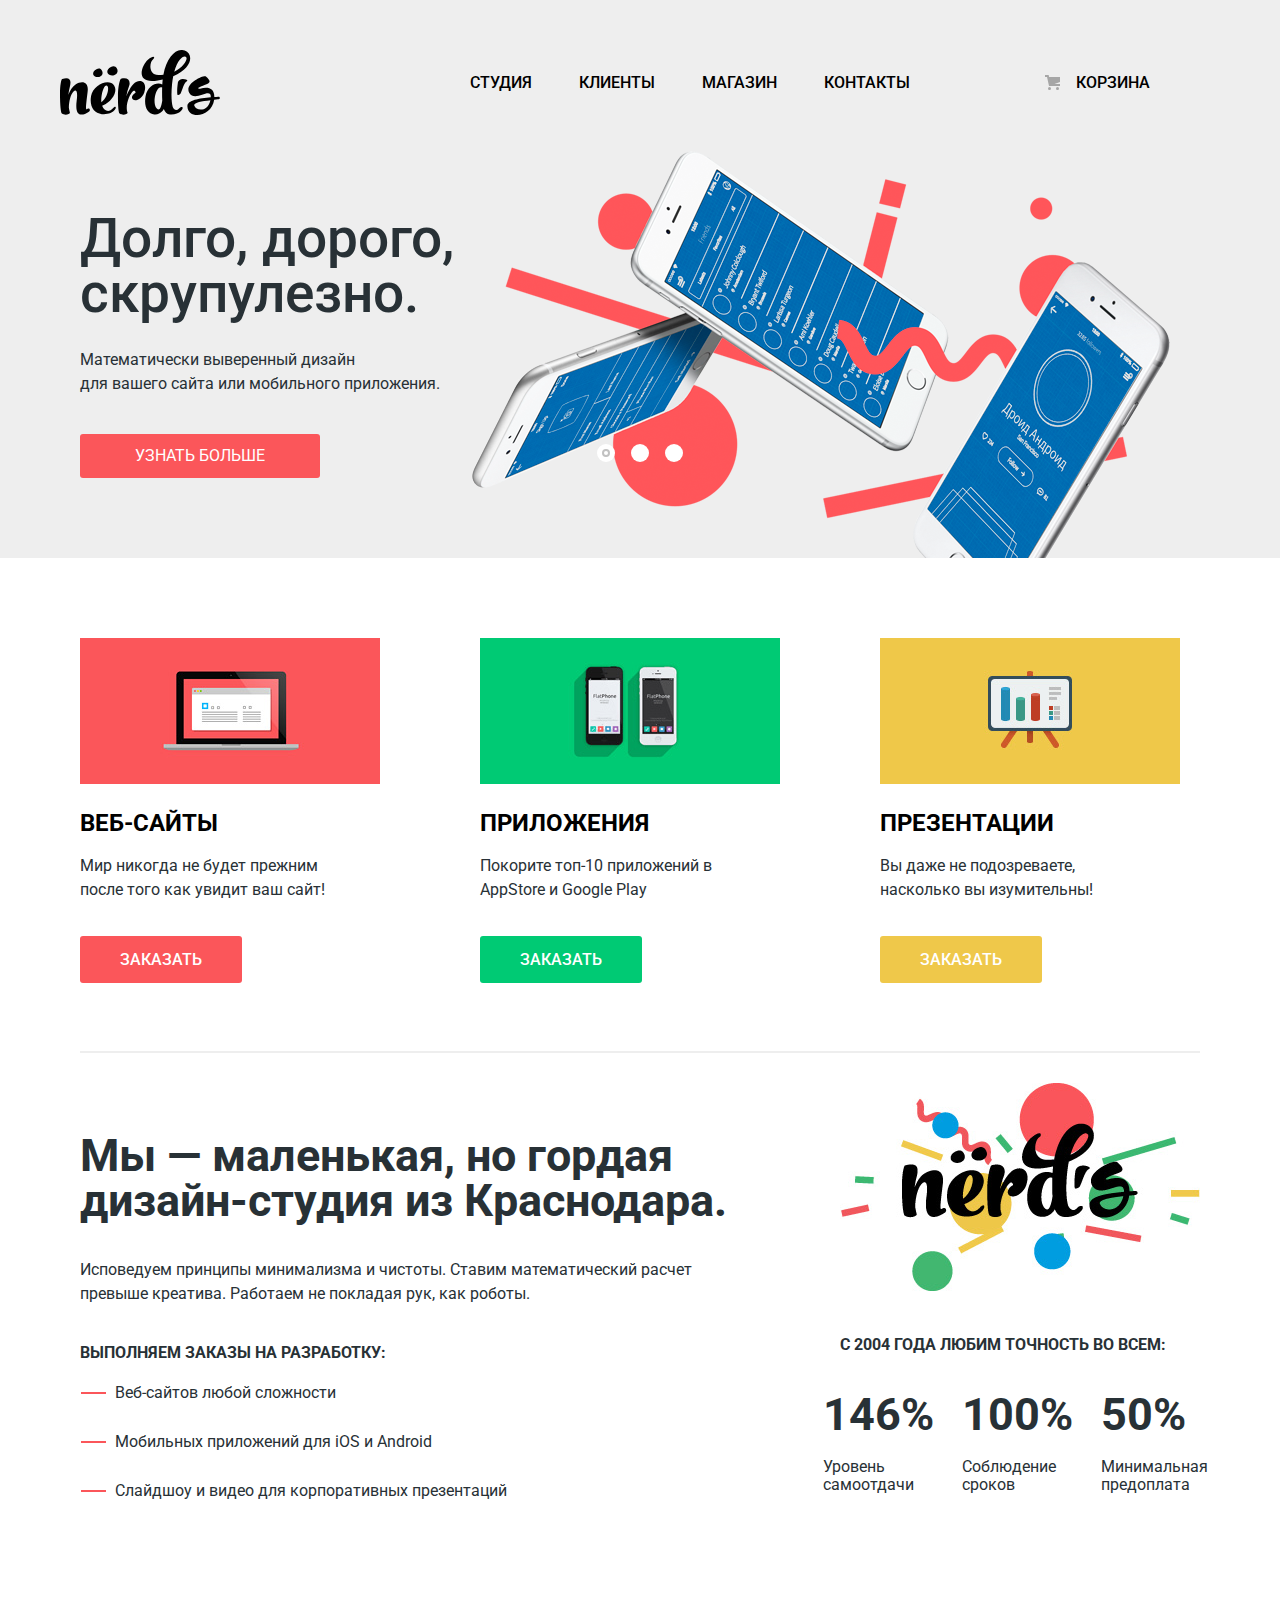
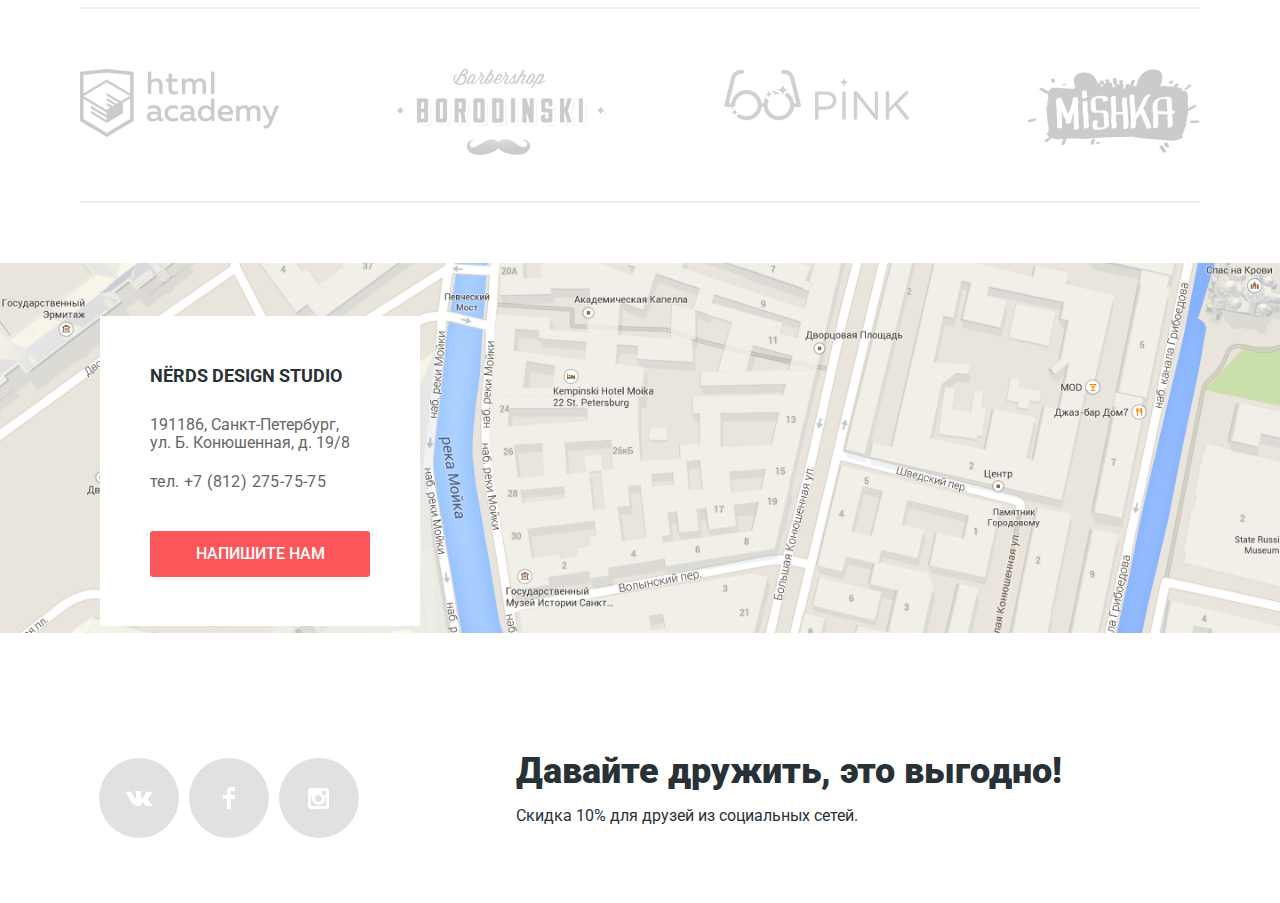
==== commit 68dd0a8c: "js для формы и карты" ====
--- a/index.html
+++ b/index.html
@@ -120,7 +120,7 @@
           <h4 class="visually-hidden">Наши клиенты</h4>
         <ul class="clients-list">
           <li class="clients-item">
-            <a href="#">
+            <a href="https://htmlacademy.ru/intensive/htmlcss">
               <img src="img/logo-1.png" width="199" height="68" alt="Логотип клиента HTML Academy">
             </a>
           </li>
@@ -146,6 +146,7 @@
      <section class="map-contacts">
         <h2 class="visually-hidden">Адрес студии «Нёрдс»</h2>
         <div class="main-map">
+        <iframe src="https://www.google.com/maps/embed?pb=!1m18!1m12!1m3!1d1998.6036253002876!2d30.320858715818122!3d59.93871916905456!2m3!1f0!2f0!3f0!3m2!1i1024!2i768!4f13.1!3m3!1m2!1s0x4696310fca145cc1%3A0x42b32648d8238007!2z0JHQvtC70YzRiNCw0Y8g0JrQvtC90Y7RiNC10L3QvdCw0Y8g0YPQuy4sIDE5LzgsINCh0LDQvdC60YIt0J_QtdGC0LXRgNCx0YPRgNCzLCAxOTExODY!5e0!3m2!1sru!2sru!4v1560361743918!5m2!1sru!2sru" width="100%" height="416px" frameborder="0" style="border:0" allowfullscreen></iframe>
           <img src="img/map.png" width="1440" height="416" alt="Карта проезда">
         </div>
         <div class="map-marker">
@@ -205,5 +206,6 @@
           </button>
         </form>
       </section>
+      <script src="js/script.js"></script>
   </body>
 </html>
--- a/css/style.css
+++ b/css/style.css
@@ -492,17 +492,58 @@
 
 /* modal contact us form */
 
+@keyframes drop {
+  0% {
+    transform: translateY(-2000px);
+  }
+  50% {
+    transform: translateY(-40px);
+  }
+  80% {
+    transform: translateY(-5px);
+  }
+  100% {
+    transform: translateY(0);
+  }
+}
+@keyframes shake {
+  0%,
+  100% {
+    transform: translateX(0);
+  }
+  10%,
+  30%,
+  50%,
+  70%,
+  90% {
+    transform: translateX(-10px);
+  }
+  20%,
+  40%,
+  60%,
+  80% {
+    transform: translateX(10px);
+  }
+}
+
 .modal {
   display: none;
   position: fixed;
   color: #000000;
   background-color: #ffffff;
-  z-index: 101;
+  z-index: 105;
   background-repeat: repeat;
   box-shadow: 0 30px 50px rgba(0, 0, 0, 0.7);
 }
+.modal-show {
+  display: block;
+  animation: drop 0.5s;
+}
+.modal-error {
+  animation: shake 0.6s;
+}
 .contact-form {
-  top: 15%;
+  top: 10%;
   left: 50%;
   width: 960px;
   height: 590px;
@@ -516,6 +557,7 @@
   height: 21px;
   font-size: 0;
   background-image: url("../img/close-cross.svg");
+  background-color: transparent;
   opacity: 0.3;
   border: 0;
   cursor: pointer;
@@ -643,6 +685,17 @@
 
 /* map - contacts */
 
+.main-map iframe {
+  position: relative;
+  z-index: 104;
+  border: none;
+}
+.main-map img {
+  position: absolute;
+  top: 0;
+  left: 0;
+  z-index: 103;
+}
 .map-contacts {
   position: relative;
   height: 420px;
@@ -659,13 +712,14 @@
 }
 .main-contacts {
   position: relative;
-  bottom: 350px;
+  bottom: 370px;
   left: 100px;
   background: #ffffff;
   width: 320px;
   height: 310px;
   display: flex;
   flex-direction: column;
+  z-index: 105;
 }
 .main-map {
   position: relative;
@@ -975,7 +1029,6 @@
   width: 260px;
   margin-right: 140px;
   padding: 0;
-  margin-top: 55px;
 }
 .filter {
   margin-top: 50px;
@@ -991,6 +1044,7 @@
 }
 .filters-name {
   border: none;
+
 }
 .filters-grid-item,
 .filters-features-item {
@@ -1140,11 +1194,11 @@
   margin: 0;
   padding: 0;
   border: none;
-  margin-bottom: 50px;
 }
 .range-filter {
   width: 260px;
   margin-top: 49px;
+  margin-bottom: 30px;
 }
 .filter-item legend {
   font-size: 18px;
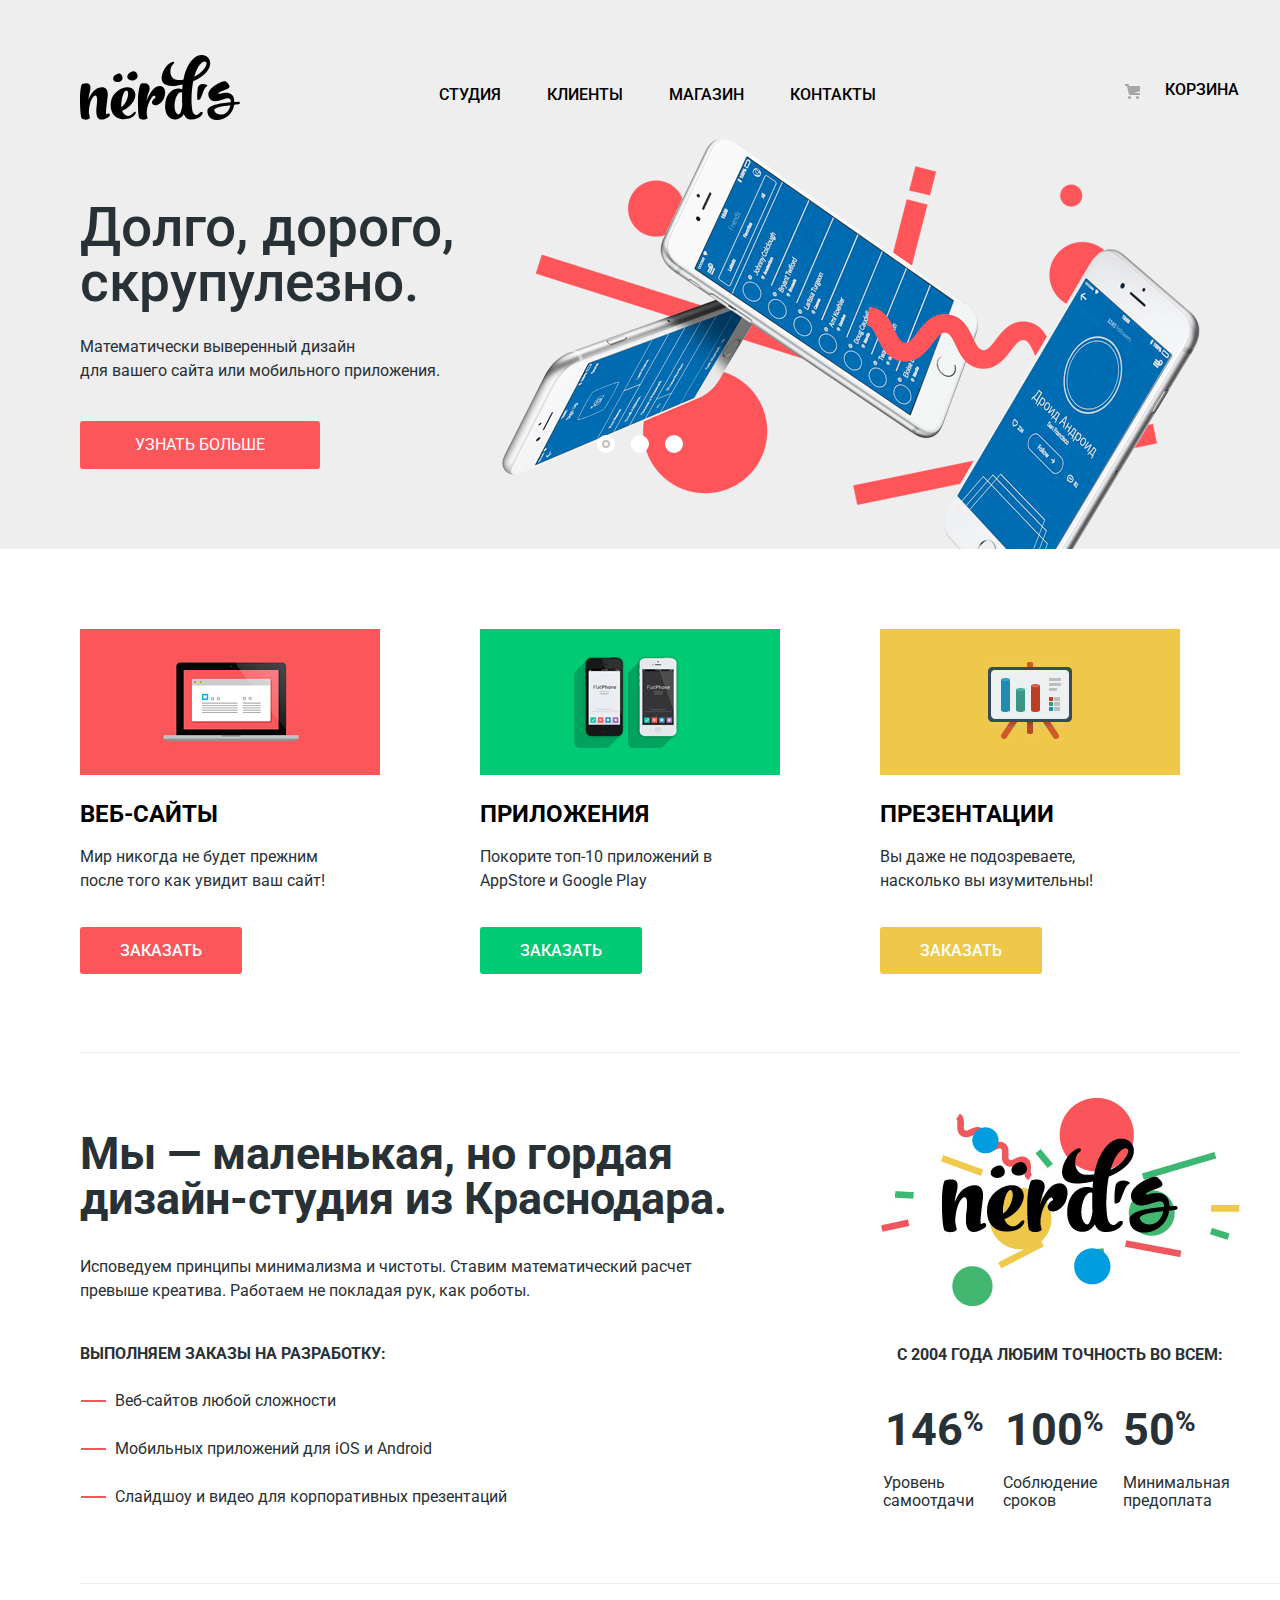
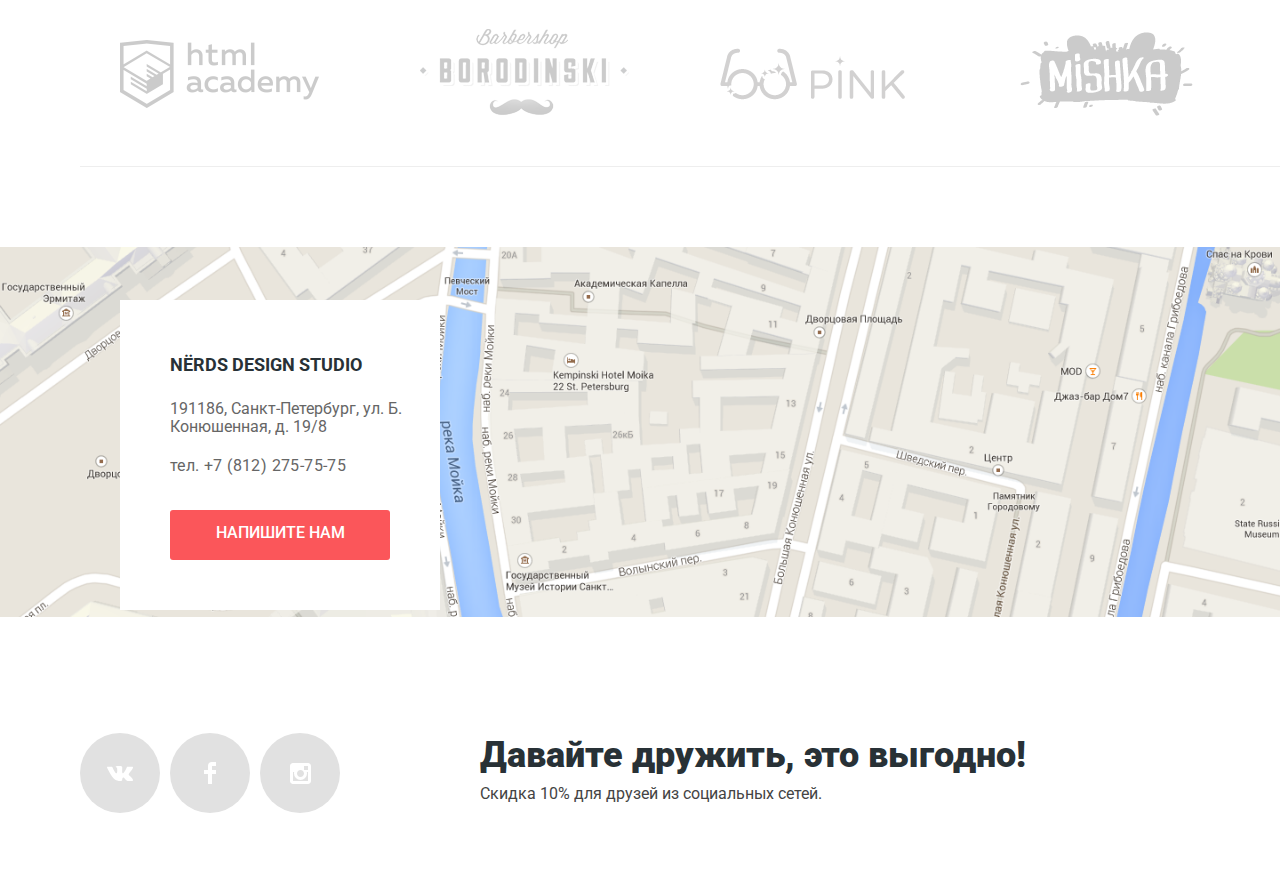
==== commit 67bc2f8b: "На защиту" ====
--- a/index.html
+++ b/index.html
@@ -1,177 +1,174 @@
 <!DOCTYPE html>
 <html lang="ru">
-  <head>
+
+<head>
     <meta charset="utf-8">
     <title>HTML Academy: Нёрдс</title>
     <link href="https://fonts.googleapis.com/css?family=Roboto:400,500,700&display=swap&subset=cyrillic" rel="stylesheet">
     <link href="css/normalize.css" rel="stylesheet">
-    <link href="css/style.css" rel="stylesheet">
-  </head>
-  <body>
+    <link href="css/style-min.css" rel="stylesheet">
+</head>
+
+<body>
     <header class="mainheader">
-      <nav class="main-navigation">
-        <a class="header-logo">
+        <nav class="main-navigation container">
+            <a class="header-logo">
           <img src="img/nerds-logo.svg" width="160" height="65" alt="Логотип студии «Нёрдс»">
         </a>
-        <div class="main-navigation-wrapper">
             <ul class="site-navigation">
-              <li><a href="info.html">Студия</a></li>
-              <li><a href="clients.html">Клиенты</a></li>
-              <li><a href="catalog.html">Магазин</a></li>
-              <li><a href="contacts.html">Контакты</a></li>
+                <li><a href="info.html">Студия</a></li>
+                <li><a href="clients.html">Клиенты</a></li>
+                <li><a href="catalog.html">Магазин</a></li>
+                <li><a href="contacts.html">Контакты</a></li>
             </ul>
             <ul class="cart">
-              <li><a class="cart-link" href="cart.html">Корзина</a></li>
-            </ul>
-        </div>
-      </nav>
+                <li><a class="cart-link" href="cart.html">Корзина</a></li>
+            </ul>
+        </nav>
     </header>
-      <h1 class="visually-hidden">Студия дизайна «Нёрдс»</h1>
-      <section class="slider">
-          <div class="container">
+    <h1 class="visually-hidden">Студия дизайна «Нёрдс»</h1>
+    <section class="slider">
+        <div class="container">
             <h2 class="visually-hidden">Преимущества</h2>
             <input class="visually-hidden" type="radio" id="product-1" name="toggle" checked>
             <input class="visually-hidden" type="radio" id="product-2" name="toggle">
             <input class="visually-hidden" type="radio" id="product-3" name="toggle">
             <div class="slider-controls">
-              <label class="slider-controls-item slider-controls-item--1" for="product-1">Первый</label>
-              <label class="slider-controls-item slider-controls-item--2" for="product-2">Второй</label>
-              <label class="slider-controls-item slider-controls-item--3" for="product-3">Третий</label>
+                <label class="slider-controls-item slider-controls-item--1" for="product-1">Первый</label>
+                <label class="slider-controls-item slider-controls-item--2" for="product-2">Второй</label>
+                <label class="slider-controls-item slider-controls-item--3" for="product-3">Третий</label>
             </div>
             <ul class="slider-list">
-              <li class="slider-item">
-                <h3>Долго, дорого,<br> скрупулезно.</h3>
-                <p>Математически выверенный дизайн<br> для вашего сайта или мобильного приложения.</p>
-                <a class="slider-item-button button" href="#">Узнать больше</a>
-              </li>
-              <li class="slider-item">
-                <h3>Любим математику как никто другой</h3>
-                <p>Никакого креатива, только математические формулы для расчета идеальных пропорций.</p>
-                <a class="slider-item-button button" href="#">Узнать больше</a>
-              </li>
-              <li class="slider-item">
-                <h3>Только ночь,<br> только хардкор</h3>
-                <p>Работать днем, как все? Мы против этого.<br> Ближе к полуночи работа только начинается.</p>
-                <a class="slider-item-button button" href="#">Узнать больше</a>
-              </li>
-            </ul>
-          </div>
+                <li class="slider-item">
+                    <h3>Долго, дорого,<br> скрупулезно.</h3>
+                    <p>Математически выверенный дизайн<br> для вашего сайта или мобильного приложения.</p>
+                    <a class="slider-item-button button" href="#">Узнать больше</a>
+                </li>
+                <li class="slider-item">
+                    <h3>Любим математику как никто другой</h3>
+                    <p>Никакого креатива, только математические формулы для расчета идеальных пропорций.</p>
+                    <a class="slider-item-button button" href="#">Узнать больше</a>
+                </li>
+                <li class="slider-item">
+                    <h3>Только ночь,<br> только хардкор</h3>
+                    <p>Работать днем, как все? Мы против этого.<br> Ближе к полуночи работа только начинается.</p>
+                    <a class="slider-item-button button" href="#">Узнать больше</a>
+                </li>
+            </ul>
+        </div>
+    </section>
+    <main class="container">
+        <section class="advantages hr-line">
+            <h2 class="visually-hidden">Услуги студии</h2>
+            <ul class="advantages-list">
+                <li class="advantage-sites">
+                    <img class="advantages-item" src="img/sites.png" width="300" height="146" alt="Иконка веб-сайтов">
+                    <h3>Веб-сайты</h3>
+                    <p>Мир никогда не будет прежним после того как увидит ваш сайт!</p>
+                    <a class="advantage-sites-button" href="#">Заказать</a>
+                </li>
+                <li class="advantage-apps">
+                    <img class="advantages-item" src="img/apps.png" width="300" height="146" alt="Иконка приложений">
+                    <h3>Приложения</h3>
+                    <p>Покорите топ-10 приложений в AppStore и Google Play</p>
+                    <a class="advantage-apps-button" href="#">Заказать</a>
+                </li>
+                <li class="advantage-presentations">
+                    <img class="advantages-item" src="img/presentations.png" width="300" height="146" alt="Иконка презентаций">
+                    <h3>Презентации</h3>
+                    <p>Вы даже не подозреваете, насколько вы изумительны!</p>
+                    <a class="advantage-presentations-button" href="#">Заказать</a>
+                </li>
+            </ul>
         </section>
-    <main class="container">
-      <section class="advantages">
-         <h2 class="visually-hidden">Услуги студии</h2>
-         <ul class="advantages-list">
-           <li class="advantage-sites">
-             <img class="advantages-item" src="img/sites.png" width="300" height="146" alt="Иконка веб-сайтов">
-             <h3>Веб-сайты</h3>
-             <p>Мир никогда не будет прежним после того как увидит ваш сайт!</p>
-             <a class="advantage-sites-button" href="#">Заказать</a>
-           </li>
-           <li class="advantage-apps">
-             <img class="advantages-item" src="img/apps.png" width="300" height="146" alt="Иконка приложений">
-             <h3>Приложения</h3>
-             <p>Покорите топ-10 приложений в AppStore и Google Play</p>
-             <a class="advantage-apps-button" href="#">Заказать</a>
-           </li>
-           <li class="advantage-presentations">
-             <img class="advantages-item" src="img/presentations.png" width="300" height="146" alt="Иконка презентаций">
-             <h3>Презентации</h3>
-             <p>Вы даже не подозреваете, насколько вы изумительны!</p>
-             <a class="advantage-presentations-button" href="#">Заказать</a>
-           </li>
-         </ul>
-      </section>
-
-      <hr class="hr-line">
-      <div class="index-columns">
-        <section class="about">
-            <h4 class="visually-hidden">Информация о студии</h4>
-          <b>Мы — маленькая, но гордая дизайн-студия из Краснодара.</b>
-          <p>Исповедуем принципы минимализма и чистоты. Ставим математический расчет превыше креатива. Работаем не покладая рук, как роботы.</p>
-          <p class="about-us-title">Выполняем заказы на разработку:</p>
-          <ul class="our-abilitys">
-            <li>Веб-сайтов любой сложности</li>
-            <li>Мобильных приложений для iOS и Android</li>
-            <li>Слайдшоу и видео для корпоративных презентаций</li>
-          </ul>
-          </section>
-          <section class="info">
-              <h4 class="visually-hidden">Наша статистика</h4>
-            <img src="img/nerds-illustration.png" alt="Логотип студии «Нёрдс»">
-            <p class="about-us-title">С 2004 года любим точность во всем:</p>
-            <div class="stats-table">
-            <table>
-              <tr>
-                <th>146%</th>
-                <th>100%</th>
-                <th>50%</th>
-              </tr>
-              <tr>
-                <td>Уровень самоотдачи</td>
-                <td>Соблюдение сроков</td>
-                <td>Минимальная предоплата</td>
-              </tr>
-            </table>
-          </div>
-          </section>
-        </div>
-        <hr class="hr-line">
-      <section class="clients">
-          <h4 class="visually-hidden">Наши клиенты</h4>
-        <ul class="clients-list">
-          <li class="clients-item">
-            <a href="https://htmlacademy.ru/intensive/htmlcss">
+
+        <div class="index-columns">
+            <section class="about">
+                <h4 class="visually-hidden">Информация о студии</h4>
+                <b>Мы — маленькая, но гордая дизайн-студия из Краснодара.</b>
+                <p>Исповедуем принципы минимализма и чистоты. Ставим математический расчет превыше креатива. Работаем не покладая рук, как роботы.</p>
+                <p class="about-us-title">Выполняем заказы на разработку:</p>
+                <ul class="our-abilitys">
+                    <li>Веб-сайтов любой сложности</li>
+                    <li>Мобильных приложений для iOS и Android</li>
+                    <li>Слайдшоу и видео для корпоративных презентаций</li>
+                </ul>
+            </section>
+            <section class="info">
+                <h4 class="visually-hidden">Наша статистика</h4>
+                <img src="img/nerds-illustration.png" width="360" height="208" alt="Логотип студии «Нёрдс»">
+                <p class="info-title">С 2004 года любим точность во всем:</p>
+                <div class="stats-table">
+                    <table>
+                        <tr>
+                            <th>146<sup>%</sup></th>
+                            <th>100<sup>%</sup></th>
+                            <th>50<sup>%</sup></th>
+                        </tr>
+                        <tr>
+                            <td>Уровень самоотдачи</td>
+                            <td>Соблюдение сроков</td>
+                            <td>Минимальная предоплата</td>
+                        </tr>
+                    </table>
+                </div>
+            </section>
+        </div>
+
+        <section class="clients">
+            <h4 class="visually-hidden">Наши клиенты</h4>
+            <ul class="clients-list">
+                <li class="clients-item">
+                    <a href="https://htmlacademy.ru/intensive/htmlcss">
               <img src="img/logo-1.png" width="199" height="68" alt="Логотип клиента HTML Academy">
             </a>
-          </li>
-          <li class="clients-item">
-            <a href="#">
+                </li>
+                <li class="clients-item">
+                    <a href="#">
               <img src="img/logo-2.png" width="209" height="87" alt="Логотип клиента «Барбершоп Бородинский»">
             </a>
-           </li>
-          <li class="clients-item">
-            <a href="#">
+                </li>
+                <li class="clients-item">
+                    <a href="#">
               <img src="img/logo-3.png" width="185" height="52" alt="Логотип клиента Pink">
             </a>
-          </li>
-          <li class="clients-item">
-            <a href="#">
+                </li>
+                <li class="clients-item">
+                    <a href="#">
               <img src="img/logo-4.png" width="173" height="84" alt="Логотип клиента Mishka">
             </a>
-          </li>
-        </ul>
-      </section>
-        <hr class="hr-line">
+                </li>
+            </ul>
+        </section>
+
     </main>
-     <section class="map-contacts">
+    <section class="map-contacts">
         <h2 class="visually-hidden">Адрес студии «Нёрдс»</h2>
         <div class="main-map">
-        <iframe src="https://www.google.com/maps/embed?pb=!1m18!1m12!1m3!1d1998.6036253002876!2d30.320858715818122!3d59.93871916905456!2m3!1f0!2f0!3f0!3m2!1i1024!2i768!4f13.1!3m3!1m2!1s0x4696310fca145cc1%3A0x42b32648d8238007!2z0JHQvtC70YzRiNCw0Y8g0JrQvtC90Y7RiNC10L3QvdCw0Y8g0YPQuy4sIDE5LzgsINCh0LDQvdC60YIt0J_QtdGC0LXRgNCx0YPRgNCzLCAxOTExODY!5e0!3m2!1sru!2sru!4v1560361743918!5m2!1sru!2sru" width="100%" height="416px" frameborder="0" style="border:0" allowfullscreen></iframe>
-          <img src="img/map.png" width="1440" height="416" alt="Карта проезда">
+            <iframe src="https://www.google.com/maps/embed?pb=!1m18!1m12!1m3!1d1998.6036253002876!2d30.320858715818122!3d59.93871916905456!2m3!1f0!2f0!3f0!3m2!1i1024!2i768!4f13.1!3m3!1m2!1s0x4696310fca145cc1%3A0x42b32648d8238007!2z0JHQvtC70YzRiNCw0Y8g0JrQvtC90Y7RiNC10L3QvdCw0Y8g0YPQuy4sIDE5LzgsINCh0LDQvdC60YIt0J_QtdGC0LXRgNCx0YPRgNCzLCAxOTExODY!5e0!3m2!1sru!2sru!4v1560361743918!5m2!1sru!2sru"
+                style="border:0" allowfullscreen></iframe>
+            <img src="img/map.png" width="1440" height="416" alt="Карта проезда">
         </div>
         <div class="map-marker">
-          <img src="img/map-marker.png" width="231" height="190" alt="Маркер на карте">
+            <img src="img/map-marker.png" width="231" height="190" alt="Маркер на карте">
         </div>
         <div class="main-contacts">
-          <h3>Nёrds design studio</h3>
-          <p class="contacts">191186, Санкт-Петербург,
-            ул. Б. Конюшенная, д. 19/8</p>
-          <p class="tel">тел. +7 (812) 275-75-75</p>
-          <button type="submit" class="button-contacts">Напишите нам</button>
-        </div>
-        </section>
+            <h3>Nёrds design studio</h3>
+            <p class="contacts">191186, Санкт-Петербург, ул. Б. Конюшенная, д. 19/8</p>
+            <p class="tel">тел. +7 (812) 275-75-75</p>
+            <a href="#" class="button-contacts">Напишите нам</a>
+        </div>
+    </section>
     <footer class="main-footer">
-      <div class="container">
         <ul class="social-buttons">
-          <li><a class="social-button" href="#"><span class="visually-hidden">Вконтакте</span><svg xmlns="http://www.w3.org/2000/svg" width="26" height="15" viewBox="0 0 26 15"><path fill="#FFF" d="M16.138 11.51c.956-.309 2.18 2.04 3.483 2.939.978.681 1.727.534 1.727.534l3.473-.05s1.815-.112.957-1.554c-.071-.12-.503-1.069-2.585-3.022-2.177-2.043-1.882-1.712.739-5.244 1.597-2.153 2.236-3.468 2.036-4.028-.192-.539-1.365-.399-1.365-.399L20.69.713c-.381.001-.704.119-.851.515-.003.004-.621 1.666-1.445 3.079-1.741 2.989-2.436 3.148-2.724 2.961-.661-.433-.494-1.737-.494-2.664 0-2.897.432-4.105-.846-4.417-.427-.104-.739-.172-1.828-.182-1.392-.021-2.574 0-3.244.329-.445.223-.786.712-.579.74.26.035.843.16 1.155.586.401.552.389 1.789.389 1.789s.229 3.411-.54 3.834c-.528.29-1.25-.302-2.803-3.016-.793-1.388-1.392-2.922-1.392-2.922s-.116-.285-.326-.441c-.25-.185-.6-.244-.6-.244L.848.684S.29.7.085.946c-.182.218-.015.668-.015.668s2.909 6.881 6.203 10.347c3.02 3.182 6.452 2.971 6.452 2.971h1.555s.469-.054.709-.312c.224-.24.214-.691.214-.691s-.031-2.109.935-2.419z"/></svg></a></li>
-          <li><a class="social-button" href="#"><span class="visually-hidden">Фейсбук</span><svg xmlns="http://www.w3.org/2000/svg" width="12" height="22" viewBox="0 0 12 22"><path fill="#FFF" d="M12 4V0H8a4 4 0 0 0-4 4v4H0v4h4v10h4V12h4V8H8V4h4z"/></svg></a></li>
-          <li><a class="social-button" href="#"><span class="visually-hidden">Инстаграм</span><svg xmlns="http://www.w3.org/2000/svg" width="21" height="21" viewBox="0 0 21 21"><path fill="#FFF" d="M18 0H3C1.35 0 0 1.35 0 3v15c0 1.65 1.35 3 3 3h15c1.65 0 3-1.35 3-3V3c0-1.65-1.35-3-3-3zm-7.5 7c1.93 0 3.5 1.57 3.5 3.5S12.43 14 10.5 14 7 12.43 7 10.5 8.57 7 10.5 7zM18 18H3V9h1.181A6.504 6.504 0 0 0 4 10.5a6.5 6.5 0 1 0 13 0 6.45 6.45 0 0 0-.181-1.5H18v9zm0-11h-4V3h4v4z"/></svg></a></li>
+            <li><a class="social-button" href="#"><span class="visually-hidden">Вконтакте</span><svg xmlns="http://www.w3.org/2000/svg" width="26" height="15" viewBox="0 0 26 15"><path fill="#FFF" d="M16.138 11.51c.956-.309 2.18 2.04 3.483 2.939.978.681 1.727.534 1.727.534l3.473-.05s1.815-.112.957-1.554c-.071-.12-.503-1.069-2.585-3.022-2.177-2.043-1.882-1.712.739-5.244 1.597-2.153 2.236-3.468 2.036-4.028-.192-.539-1.365-.399-1.365-.399L20.69.713c-.381.001-.704.119-.851.515-.003.004-.621 1.666-1.445 3.079-1.741 2.989-2.436 3.148-2.724 2.961-.661-.433-.494-1.737-.494-2.664 0-2.897.432-4.105-.846-4.417-.427-.104-.739-.172-1.828-.182-1.392-.021-2.574 0-3.244.329-.445.223-.786.712-.579.74.26.035.843.16 1.155.586.401.552.389 1.789.389 1.789s.229 3.411-.54 3.834c-.528.29-1.25-.302-2.803-3.016-.793-1.388-1.392-2.922-1.392-2.922s-.116-.285-.326-.441c-.25-.185-.6-.244-.6-.244L.848.684S.29.7.085.946c-.182.218-.015.668-.015.668s2.909 6.881 6.203 10.347c3.02 3.182 6.452 2.971 6.452 2.971h1.555s.469-.054.709-.312c.224-.24.214-.691.214-.691s-.031-2.109.935-2.419z"/></svg></a></li>
+            <li><a class="social-button" href="#"><span class="visually-hidden">Фейсбук</span><svg xmlns="http://www.w3.org/2000/svg" width="12" height="22" viewBox="0 0 12 22"><path fill="#FFF" d="M12 4V0H8a4 4 0 0 0-4 4v4H0v4h4v10h4V12h4V8H8V4h4z"/></svg></a></li>
+            <li><a class="social-button" href="#"><span class="visually-hidden">Инстаграм</span><svg xmlns="http://www.w3.org/2000/svg" width="21" height="21" viewBox="0 0 21 21"><path fill="#FFF" d="M18 0H3C1.35 0 0 1.35 0 3v15c0 1.65 1.35 3 3 3h15c1.65 0 3-1.35 3-3V3c0-1.65-1.35-3-3-3zm-7.5 7c1.93 0 3.5 1.57 3.5 3.5S12.43 14 10.5 14 7 12.43 7 10.5 8.57 7 10.5 7zM18 18H3V9h1.181A6.504 6.504 0 0 0 4 10.5a6.5 6.5 0 1 0 13 0 6.45 6.45 0 0 0-.181-1.5H18v9zm0-11h-4V3h4v4z"/></svg></a></li>
         </ul>
-          <div class="offer-text">
+        <div class="offer-text">
             <p class="footer-offer"><b>Давайте дружить, это выгодно!</b></p>
             <p class="footer-offer-discription">Скидка 10% для друзей из социальных сетей.</p>
-          </div>
-      </div>
+        </div>
     </footer>
     <section class="modal contact-form">
         <h4>Напишите нам</h4>
@@ -179,33 +176,34 @@
             Закрыть
           </button>
         <form class="contact-us-form" action="https://echo.htmlacademy.ru" method="post">
-        <div class="contacts-wrapper">
-          <p class="form-name">
-          <label for="contact-form-name">
+            <div class="contacts-wrapper">
+                <p class="form-name">
+                    <label for="contact-form-name">
           Ваше имя:
           <input id="contact-form-name" type="text" name="name-field" placeholder="Имя Фамилия">
         </label>
-        </p>
-
-        <p class="form-email"><label for="contact-form-email">
+                </p>
+
+                <p class="form-email"><label for="contact-form-email">
               Ваш e-mail:
               <input id="contact-form-email" type="email" name="email-field" placeholder="email@example.com">
         </label>
-        </p>
-        </div>
-        <div class="message-wrapper">
-        <p class="form-message"><label for="contact-form-message">
+                </p>
+            </div>
+            <div class="message-wrapper">
+                <p class="form-message"><label for="contact-form-message">
           Текст письма:
           <textarea id="contact-form-message" name="text-field" placeholder="В свободной форме"></textarea>
           </label>
-        </p>
-      </div>
-
-        <button class="button-send" type="submit">
+                </p>
+            </div>
+
+            <button class="button-send" type="submit">
           Отправить
           </button>
         </form>
-      </section>
-      <script src="js/script.js"></script>
-  </body>
-</html>
+    </section>
+    <script src="js/script-min.js"></script>
+</body>
+
+</html>--- a/css/style-min.css
+++ b/css/style-min.css
@@ -0,0 +1 @@
+body {margin: 0;padding: 0;font-family: "Roboto", "Arial", sans-serif;font-size: 16px;line-height: 24px;font-weight: 400;color: #283136;background-color: #ffffff;min-width: 1160px;}a {text-decoration: none;}.visually-hidden:not(:focus):not(:active), input[type="checkbox"].visually-hidden, input[type="radio"].visually-hidden {position: absolute;width: 1px;height: 1px;margin: -1px;border: 0;padding: 0;white-space: nowrap;clip-path: inset(100%);clip: rect(0 0 0 0);overflow: hidden;}.filter-input {position: absolute;width: 1px;height: 1px;overflow: hidden;clip: rect(0 0 0 0);}.mainheader {width :100%;background-color: #eeeeee;padding: 0;margin: 0;}.main-navigation {display: -webkit-box;display: -ms-flexbox;display: flex;-ms-flex-wrap: wrap;flex-wrap: wrap;font-size: 16px;line-height: 30px;font-weight: 500;color: black;text-transform: uppercase;background-color: #eeeeee;-webkit-box-pack: justify;-ms-flex-pack: justify;justify-content: space-between;}.site-navigation {display: -webkit-box;display: -ms-flexbox;display: flex;flex-wrap: wrap;width: 530px;margin: 0;margin-top: 80px;padding: 0;list-style: none;margin-left: -90px;}.site-navigation li {margin-left: 46px;}.cart {width: 115px;margin: 0;margin-right: -80px;padding: 0;padding-bottom: 15px;list-style: none;margin-top: 75px;}.header-logo {width: 160px;height: 50px;margin: 0px;margin-top: 55px;padding: 0px;}.site-navigation, .cart {list-style: none;}.site-navigation a, .cart a {display: block;color: black;}.cart-link {position: relative;padding: 0;margin: 0;}.cart-link::before {content: "";position: absolute;width: 15px;height: 24px;top: 9px;left: -40px;background-image: url("../img/cart-icon.svg");background-repeat: no-repeat;background-position: 0 0;}.header-logo:focus, .header-logo:hover {opacity: 0.8;}.header-logo:active {opacity: 0.3;}ul.site-navigation a, ul.cart a {color: #000000;}.site-navigation a:focus, .site-navigation a:hover {color: #fb565a;}.site-navigation a:active {color: #000000;opacity: 0.3;}.active-link {border-bottom: solid #d7373b 3px;}.cart a:focus, .cart a:hover {color: #fb565a;}.cart a:active {color: #000000;opacity: 0.3;}.slider {position: relative;background-color: #eeeeee;margin-top: 0;}.slider-controls {position: absolute;left: 50%;bottom: 104px;z-index: 100;width: 160px;height: 18px;text-align: center;font-size: 0;-webkit-transform: translateX(-50%);transform: translateX(-50%);}.slider-controls label {position: relative;display: inline-block;vertical-align: top;width: 18px;height: 18px;padding: 8px;border-radius: 50%;cursor: pointer;}.slider-controls label::after {content: "";position: absolute;top: 8px;left: 8px;z-index: 1;width: 18px;height: 18px;background: #ffffff;border-radius: 50%;}.slider-list {margin: 0;padding: 0;list-style: none;}.slider-item {display: none;padding: 80px 0 80px 0;margin-top: 0;}.slider-item:nth-child(1) {background-image: url("../img/slide1.png");background-repeat: no-repeat;background-position: 100% 18px;}.slider-item:nth-child(2) {background-image: url("../img/slide2.png");background-repeat: no-repeat;background-position: 100% 0;}.slider-item:nth-child(3) {background-image: url("../img/slide3.png");background-repeat: no-repeat;background-position: 100% 20px;}#product-1:checked ~ .slider-list .slider-item:nth-child(1) {display: block;}#product-2:checked ~ .slider-list .slider-item:nth-child(2) {display: block;}#product-3:checked ~ .slider-list .slider-item:nth-child(3) {display: block;}#product-1:checked ~ .slider-controls .slider-controls-item--1::before, #product-2:checked ~ .slider-controls .slider-controls-item--2::before, #product-3:checked ~ .slider-controls .slider-controls-item--3::before {content: "";position: absolute;left: 50%;top: 50%;z-index: 2;width: 4px;height: 4px;margin: -4px;background-color: inherit;border: 2px solid #c1c1c1;border-radius: 50%;}.slider-item h3 {max-width: 600px;margin: 0;margin-bottom: 25px;font-size: 55px;line-height: 55px;font-weight: 500;}.slider-item p {max-width: 430px;margin: 0;margin-bottom: 38px;}.button {display: block;width: 240px;padding: 15px 0;font-size: 16px;line-height: 18px;color: #ffffff;text-transform: uppercase;text-align: center;text-decoration: none;background-color: #fb565a;border-radius: 3px;border: none;}.button:hover, .button:focus {background-color: #e74246;}.button:active {background-color: #d7373b;color: rgba(255, 255, 255, 0.3);-webkit-box-shadow: 0 3px rgba(0, 0, 0, 0.1) inset;box-shadow: 0 3px rgba(0, 0, 0, 0.1) inset;}.advantages-list {list-style: none;display: -webkit-box;display: -ms-flexbox;display: flex;width: 1160px;margin: 0 auto;padding: 0;}.advantages-list h3 {font-size: 24px;line-height: 30px;font-weight: 700;text-transform: uppercase;color: #000000;margin-bottom: 15px;}.advantages-list p {font-size: 16px;line-height: 24px;font-weight: 400;color: #283136;margin-bottom: 45px;padding: 0;white-space: pre-line;width: 260px;}.advantages-item {display: -webkit-box;display: -ms-flexbox;display: flex;}.advantage-sites-button {font-size: 16px;line-height: 18px;font-weight: 500;text-align: center;color: #ffffff;vertical-align: middle;text-transform: uppercase;background-color: #fb565a;border: none;border-radius: 3px;padding: 14px 40px;margin-top: 30px;}.advantage-sites-button:focus, .advantage-sites-button:hover {font-size: 16px;line-height: 18px;font-weight: 500;text-align: center;color: #ffffff;vertical-align: middle;text-transform: uppercase;background-color: #e74246;border: none;border-radius: 3px;padding: 14px 40px;}.advantage-sites-button:active {color: rgba(255, 255, 255, 0.3);-webkit-box-shadow: 0 3px #d7373b inset;box-shadow: 0 3px #d7373b inset;}.advantage-apps-button {font-size: 16px;line-height: 18px;font-weight: 500;text-align: center;color: #ffffff;vertical-align: middle;text-transform: uppercase;background-color: #00ca74;border: none;border-radius: 3px;padding: 14px 40px;}.advantage-apps-button:focus, .advantage-apps-button:hover {font-size: 16px;line-height: 18px;font-weight: 500;text-align: center;color: #ffffff;vertical-align: middle;text-transform: uppercase;background-color: #00bc6c;border: none;border-radius: 3px;padding: 14px 40px;}.advantage-apps-button:active {color: rgba(255, 255, 255, 0.3);-webkit-box-shadow: 0 3px #00aa62 inset;box-shadow: 0 3px #00aa62 inset;}.advantage-presentations-button {font-size: 16px;line-height: 18px;font-weight: 500;text-align: center;color: #ffffff;vertical-align: middle;text-transform: uppercase;background-color: #efc84a;border: none;border-radius: 3px;padding: 14px 40px;}.advantage-presentations-button:focus, .advantage-presentations-button:hover {font-size: 16px;line-height: 18px;font-weight: 500;text-align: center;color: #ffffff;vertical-align: middle;text-transform: uppercase;background-color: #eab534;border: none;border-radius: 3px;padding: 14px 40px;}.advantage-presentations-button:active {color: rgba(255, 255, 255, 0.3);-webkit-box-shadow: 0 3px #e5a722 inset;box-shadow: 0 3px #e5a722 inset;}.advantage-sites, .advantage-apps {margin-right: 100px;}.advantage-sites, .advantage-apps, .advantage-presentations {width: 300px;}.advantages {width: 1160px;padding-top: 80px;padding-bottom: 90px;}.index-columns {display: -webkit-box;display: -ms-flexbox;display: flex;-webkit-box-pack: justify;-ms-flex-pack: justify;justify-content: space-between;padding-top: 70px;width: 1160px;}.about {width: 660px;white-space: pre-line;margin-top: -40px;}.info {width: 360px;margin-top: -25px;padding: 0;}.about p {display: block;margin-top: 10px;margin-bottom: 5px;padding: 0;}.about b {display: block;font-size: 45px;line-height: 45px;margin-bottom: 0;padding: 0;}.about-us-title {font-weight: 700;text-transform: uppercase;padding: 0;}.info-title {font-weight: 700;text-transform: uppercase;margin-top: 30px;margin-bottom: 55px;padding: 0;text-align: center;}.stats-table {margin: 0;}.stats-table sup {font-size: 28px;margin: 0;}.stats-table th {font-size: 45px;line-height: 10px;padding-bottom: 35px;padding-right: 15px;}.stats-table th:last-child {text-align: left;}.stats-table td {line-height: 18px;}.hr-line {border-bottom: solid 1.5px #eeeeee;}.clients-list {width: 1160px;display: -webkit-box;display: -ms-flexbox;display: flex;-webkit-box-pack: justify;-ms-flex-pack: justify;justify-content: space-between;align-items: center;list-style: none;margin-bottom: 80px;margin-top: -15px;border-top: solid 1.5px #eeeeee;padding-top: 45px;padding-bottom: 40px;border-bottom: solid 1.5px #eeeeee;}.clients-item {width: 260px;}.clients-list a {opacity: 0.2;}.clients-list a:hover, .clients-list a:focus {opacity: 1;}.clients-list a:active {opacity: 0.1;}.about ul {list-style: none;padding: 0;margin-top: -5px;}.our-abilitys li {position: relative;padding-left: 35px;margin-top: -25px;margin-bottom: 25px;}.our-abilitys li::before {position: absolute;content: "";width: 25px;height: 2px;left: 1px;top: 11px;background-color: #fb565a;}@keyframes drop {0% {-webkit-transform: translateY(-2000px);transform: translateY(-2000px);}50% {-webkit-transform: translateY(-40px);transform: translateY(-40px);}80% {-webkit-transform: translateY(-5px);transform: translateY(-5px);}100% {-webkit-transform: translateY(0);transform: translateY(0);}}@keyframes shake {0%, 100% {-webkit-transform: translateX(0);transform: translateX(0);}10%, 30%, 50%, 70%, 90% {-webkit-transform: translateX(-10px);transform: translateX(-10px);}20%, 40%, 60%, 80% {-webkit-transform: translateX(10px);transform: translateX(10px);}}.modal {display: none;position: fixed;color: #000000;background-color: #ffffff;z-index: 105;background-repeat: repeat;-webkit-box-shadow: 0 30px 50px rgba(0, 0, 0, 0.7);box-shadow: 0 30px 50px rgba(0, 0, 0, 0.7);}.modal-show {display: block;-webkit-animation: drop 0.5s;animation: drop 0.5s;}.modal-error {-webkit-animation: shake 0.6s;animation: shake 0.6s;}.contact-form {top: 10%;left: 50%;width: 960px;height: 590px;margin-left: -500px;}.button-close {position: absolute;top: 70px;right: 85px;width: 21px;height: 21px;font-size: 0;background-image: url("../img/close-cross.svg");background-color: transparent;opacity: 0.3;border: 0;cursor: pointer;}.button-close:hover, .button-close:focus {opacity: 1;}.button-close:active {opacity: 0.1;}.modal h4 {margin-left: 100px;margin-top: 60px;margin-bottom: 25px;font-weight: 500;font-size: 45px;line-height: 45px;}.button-send {width: 260px;height: 50px;font-size: 16px;line-height: 18px;font-weight: 500;text-align: center;color: #ffffff;vertical-align: middle;text-transform: uppercase;background-color: #fb565a;border: none;border-radius: 3px;padding: 14px 40px;margin-top: 20px;margin-left: 100px;}.button-send:hover, .button-send:focus {background-color: #E74246;}.button-send:active {background-color: #d7373b;color: rgba(255, 255, 255, 0.3);-webkit-box-shadow: 0 3px rgba(0, 0, 0, 0.1) inset;box-shadow: 0 3px rgba(0, 0, 0, 0.1) inset;}.contact-us-form input[type="text"], .contact-us-form input[type="email"], .contact-us-form textarea {font: inherit;color: #000000;opacity: 0.5;margin-top: 10px;font-size: 16px;line-height: 18px;font-weight: 400;border: solid 2px #d7dcde;}.contact-us-form input[type="text"] {-webkit-box-sizing: border-box;-moz-box-sizing: border-box;box-sizing: border-box;width: 360px;padding-top: 13px;padding-bottom: 13px;padding-left: 15px;margin-left: 100px;}.contact-us-form input[type="email"] {-webkit-box-sizing: border-box;-moz-box-sizing: border-box;box-sizing: border-box;width: 360px;padding-top: 13px;padding-bottom: 13px;padding-left: 15px;}.contact-us-form textarea {-webkit-box-sizing: border-box;-moz-box-sizing: border-box;box-sizing: border-box;width: 760px;padding-top: 13px;padding-bottom: 70px;padding-left: 15px;margin-left: 100px;}.form-name label, .form-message label {margin-bottom: 10px;font-weight: 700;font-weight: 700;margin-left: 100px;}.form-name {margin-right: 40px;}.form-email label {margin-bottom: 10px;font-weight: 700;font-weight: 700;}.contact-us-form {display: -webkit-box;display: -ms-flexbox;display: flex;-webkit-box-pack: justify;-ms-flex-pack: justify;justify-content: space-between;flex-wrap: wrap;}.contacts-wrapper {display: -webkit-box;display: -ms-flexbox;display: flex;width: 760px;}.message-wrapper {display: -webkit-box;display: -ms-flexbox;display: flex;width: 760px;}.contact-form input[type="text"]:invalid, .contact-form input[type="email"]:invalid {color: #e74246;border-color: #e74246;}.contact-form input[type="text"]:focus, .contact-form input[type="email"]:focus, .contact-form textarea:focus {color: #000000;border: 2px solid #000000;}.contact-form input[type="text"]:hover, .contact-form input[type="email"]:hover, .contact-form textarea:hover {border: 2px solid #b4b9bb;}.main-map iframe {position: relative;z-index: 104;border: none;width: 100%;height: 416px;}.main-map img {position: absolute;top: 0;left: 0;z-index: 103;background-color: #eeeeee;}.map-contacts {position: relative;height: 420px;}.main-contacts h3 {font-size: 18px;line-height: 30px;font-weight: 700;margin: auto;margin-bottom: 20px;margin-left: 50px;margin-top: 50px;text-transform: uppercase;}.main-contacts {position: relative;bottom: 370px;left: 120px;background: #ffffff;width: 320px;height: 310px;display: -webkit-box;display: -ms-flexbox;display: flex;flex-direction: column;z-index: 105;}.main-map {position: relative;width: 100%;}.map-marker {position: absolute;left: 775px;bottom: 160px;}.contacts {font-size: 16px;line-height: 18px;font-weight: 400;text-transform: initial;color: #666666;padding: 0;margin: 0 auto;margin-bottom: 5px;margin-left: 50px;white-space: pre-line;}.tel {font-size: 16px;line-height: 18px;font-weight: 400;text-transform: initial;letter-spacing: 0.4px;color: #666666;margin-left: 50px;padding: 0;margin-bottom: 35px;}.button-contacts {width: 220px;height: 50px;font-size: 16px;line-height: 18px;font-weight: 500;text-align: center;color: #ffffff;vertical-align: middle;text-transform: uppercase;background-color: #fb565a;border: none;border-radius: 3px;padding: 14px 0;margin-bottom: 50px;margin-left: 50px;}.button-contacts:hover, .button-contacts:focus {background-color: #e74246;}.button-contacts:active {background-color: #d7373b;color: rgba(255, 255, 255, 0.3);-webkit-box-shadow: 0 3px rgba(0, 0, 0, 0.1) inset;box-shadow: 0 3px rgba(0, 0, 0, 0.1) inset;}.footer-offer {font-size: 36px;line-height: 36px;font-weight: 700;margin: 0;padding: 0;}.social-button:hover, .social-button:focus {background-color: #e74246;}.social-button:active {-webkit-box-shadow: 0 3px #d7373b inset;box-shadow: 0 3px #d7373b inset;}.social-button:active path {opacity: 0.3;}.footer-offer-discription {font-size: 16px;line-height: 22px;font-weight: 400;color: #444444;padding: 0;margin-top: 10px;}.main-footer {width: 1160px;list-style: none;margin: 0 auto;padding-top: 50px;padding-bottom: 50px;display: -webkit-box;display: -ms-flexbox;display: flex;flex-direction: row;}.social-buttons {display: -webkit-box;display: -ms-flexbox;display: flex;-webkit-box-pack: justify;-ms-flex-pack: justify;justify-content: space-between;width: 260px;padding: 0;list-style: none;margin-right: 140px;margin-left: 20px;}.social-button {display: -webkit-box;display: -ms-flexbox;display: flex;align-items: center;-webkit-box-pack: center;-ms-flex-pack: center;justify-content: center;width: 80px;height: 80px;background: #e1e1e1;border-radius: 50%;}.offer-text {padding: 0;margin: 0;padding-top: 20px;width: 560px;}.page-title {font-size: 55px;line-height: 55px;font-weight: 500;color: #000000;background-color: #eeeeee;padding-top: 75px;padding-bottom: 110px;padding-left: 30px;text-align: center;margin: auto;}.catalog {width: 760px;margin-bottom: 60px;padding-top: 5px;}.catalog-columns {width: 1160px;display: -webkit-box;display: -ms-flexbox;display: flex;margin-right: auto;margin-top: 5px;}.catalog-item:nth-child(2n) {margin-right: 0;}.catalog-list {display: -webkit-box;display: -ms-flexbox;display: flex;flex-wrap: wrap;padding: 0;margin: 0;list-style: none;}.container {width: 1160px;margin: 0 auto;padding: 0 20px;-webkit-box-sizing: border-box;-moz-box-sizing: border-box;box-sizing: border-box;}img {max-width: 100%;height: auto;}.catalog-item {position: relative;display: block;margin-top: 35px;width: 360px;margin-bottom: 35px;margin-right: 35px;}.catalog-item::before {content: "";position: absolute;left: 0;top: -39px;width: 360px;height: 40px;background-image: url("../img/browser.svg");background-repeat: no-repeat;background-position: 0 0;opacity: 0.12;}.catalog-item:hover::before, .catalog-item:focus::before {opacity: 1;}.item-name {color: #000000;font-size: 18px;line-height: 30px;font-weight: 700;text-decoration: none;text-transform: uppercase;margin: 30px auto;text-align: center;}.item-info {color: #666666;font-size: 16px;line-height: 18px;font-weight: 400;text-align: center;text-transform: none;white-space: pre-line;margin: 0 auto;}.catalog-item .action {position: absolute;top: 0;left: 0;box-shadow: 0 30px 50px rgba(0, 1, 1, 0.25);}.catalog-item .buy-link {display: block;width: 200px;height: 50px;margin: 30px auto;border-radius: 3px;background-color: #fb565a;color: #ffffff;font-size: 16px;font-weight: 500;line-height: 18px;text-decoration: none;text-transform: uppercase;text-align: center;padding: 15px 0;-webkit-box-sizing: border-box;-moz-box-sizing: border-box;box-sizing: border-box;}.catalog-item .action {display: block;width: 360px;min-height: 231px;margin: 0 auto;margin-top: 345px;background-color: #eeeeee;}.catalog-item .action {display: none;}.catalog-item:hover {box-shadow: 0 10px 30px rgba(0, 1, 1, 0.25);}.catalog-item:hover .action, .catalog-item:focus .action {display: block;}.buy-link:active {-webkit-box-shadow: 0 3px #d7373b inset;box-shadow: 0 3px #d7373b inset;}.buy-link:hover, .buy-link:focus {background-color: #e74246;}.item-name:hover, .item-name:focus {color: #fb565a;}.item-name:active {color: rgba(0, 0, 0, 0.3);}.paginator {padding-top: 10px;}.paginator-list {display: -webkit-box;display: -ms-flexbox;display: flex;margin: 0;padding: 0;justify-content: flex-start;flex-wrap: wrap;list-style: none;}.paginator-item {margin: 0;margin-right: 11px;margin-bottom: 5px;padding: 0;}.paginator-item a {display: block;-webkit-box-sizing: border-box;-moz-box-sizing: border-box;box-sizing: border-box;width: 50px;padding: 16px 5px;font-size: 16px;line-height: 18px;font-weight: 500;color: #000000;text-align: center;background-color: #eeeeee;border: none;border-radius: 3px;}.paginator-item a:hover, .paginator-item a:focus {background-color: #dfdfdf;}.paginator-item a:active {color: rgba(0, 0, 0, 0.3);background-color: #d5d5d5;-webkit-box-shadow: inset 0 3px rgba(0, 0, 0, 0.1);box-shadow: inset 0 3px rgba(0, 0, 0, 0.1);}.paginator-current a {width: 50px;padding: 13px 0;background-color: transparent;border: 3px solid #dbdbdb;pointer-events: none;}.paginator-next a {width: auto;padding: 16px 80px;text-transform: uppercase;}.filters {width: 260px;margin-right: 140px;padding: 0;}.filter {margin-top: 50px;}.filter-topic {font-size: 18px;line-height: 30px;font-weight: 700;text-transform: uppercase;color: #000000;margin: 0 auto;padding: 0;}.filters-name {border: none;}.filters-grid-item, .filters-features-item {list-style: none;line-height: 20px;font-size: 16px;color: #283136;padding: 0;margin-left: -5px;}.filter-input {color: #b8b8b8;}.filter-input:hover, .filter-input:focus {color: #4d4d4d;}.filter-input:disabled + label {color: #b8b8b8;opacity: 0.3;}.filter fieldset {padding: 0;margin: 0;margin-bottom: 25px;}.filters-features-item, .filters-grid-item label {font-size: 16px;line-height: 20px;margin-bottom: 20px;}.filter legend {padding: 0;margin: 0;}.filters-features label {position: relative;display: block;cursor: pointer;user-select: none;}.filter-input-checkbox + label::before {content: "";position: absolute;left: -35px;top: 0;width: 23px;height: 23px;background-image: url("../img/checkbox-off.svg");background-repeat: no-repeat;background-position: 0 0;opacity: 0.4;}.filter-input-checkbox:checked + label::before {content: "";position: absolute;left: -35px;top: 0;background-image: url("../img/checkbox-on.svg");opacity: 0.4;background-repeat: no-repeat;background-position: 0 0;width: 27px;height: 23px;}.filter-input-checkbox + label:disabled::before, .filter-input-checkbox:checked + label:disabled::before {opacity: 0.1;}.filter-input-checkbox + label:hover::before, .filter-input-checkbox:checked + label:hover::before {opacity: 1;}.filter-input-checkbox + label:focus::before, .filter-input-checkbox:checked + label:focus::before {opacity: 1;}.filters-grid label {position: relative;display: block;cursor: pointer;user-select: none;}.filter-input-radio + label::before {content: "";position: absolute;left: -35px;top: 0;width: 25px;height: 25px;background-image: url("../img/radio-off.svg");background-repeat: no-repeat;background-position: 0 0;opacity: 0.4;}.filter-input-radio:checked + label::before {content: "";position: absolute;left: -35px;top: 0;background-image: url("../img/radio-on.svg");opacity: 0.4;background-repeat: no-repeat;background-position: 0 0;width: 25px;height: 25px;}.filter-input-radio + label:disabled::before, .filter-input-radio:checked + label:disabled::before {opacity: 0.1;}.filter-input-radio + label:hover::before, .filter-input-radio:checked + label:hover::before {opacity: 1;}.filter-input-radio + label:focus::before, .filter-input-radio:checked + label:focus::before {opacity: 1;}.filters-button {width: 260px;height: 50px;font-size: 16px;line-height: 18px;font-weight: 500;text-align: center;color: #000000;text-transform: uppercase;background-color: #eeeeee;border: none;border-radius: 3px;margin: auto;padding: 0;margin-top: 5px;}.filters-button:hover, .filters-button:focus {background-color: #dfdfdf;}.filters-button:active {-webkit-box-shadow: 0 3px #d5d5d5 inset;box-shadow: 0 3px #d5d5d5 inset;color: rgba(0, 0, 0, 0.3);}.filter-item {margin: 0;padding: 0;border: none;}.range-filter {width: 260px;margin-top: 55px;margin-bottom: 30px;}.filter-item legend {font-size: 18px;line-height: 24px;text-transform: uppercase;font-weight: 700;}.range-controls {position: relative;height: 40px;margin-bottom: 15px;padding-top: 39px;padding-right: 20px;padding-left: 20px;background-color: #f1f1f1;border-radius: 5px;}.range-controls .scale {height: 2px;background: #d7dcde;}.range-controls .bar {width: 70%;height: 2px;background: #00ca74;}.range-controls .toggle {position: absolute;top: 31px;left: 0;width: 4px;height: 4px;padding: 0;border: 8px solid #ffffff;background-color: #ababab;-webkit-box-shadow: 0 2px 1px 0 #cfcfcf;box-shadow: 0 2px 1px 0 #cfcfcf;border-radius: 50%;cursor: pointer;}.range-controls .toggle-min {left: 20px;}.range-controls .toggle-max {left: 160px;}.price-controls {font-size: 0;}.price-controls label {display: inline-block;vertical-align: top;width: 50%;font-size: 16px;text-transform: uppercase;}.price-controls input {width: 60px;padding: 8px 10px;margin-left: 10px;font-family: Roboto, Arial, sans-serif;font-size: 16px;text-align: center;color: #283136;border: none;border-radius: 5px;background: #f1f1f1;}.max-price {text-align: right;}.sorting-templates-container {margin: 0;padding: 0;width: 760px;margin-top: 50px;}.sorting {display: -webkit-box;display: -ms-flexbox;display: flex;margin: 0;margin-bottom: 50px;padding: 0;-webkit-box-pack: justify;-ms-flex-pack: justify;justify-content: space-between;}.sorting h2 {padding: 0;margin: 0;font-size: 18px;line-height: 18px;font-weight: 700;color: #000000;text-transform: uppercase;}.sorting a {font-size: 14px;line-height: 18px;color: rgba(0,0,0,0.3);text-transform: uppercase;}.sorting-list {display: -webkit-box;display: -ms-flexbox;display: flex;margin: 0;padding: 0;width: 360px;justify-content: flex-start;list-style: none;}.sorting-item {margin-right: 26px;}.sorting-item a:hover {color: rgba(0,0,0,0.6);}.sorting-item a:active, .sorting-item a:focus {color: rgba(0,0,0,1);}.increase-button a, .decrease-button a {position: relative;font-size: 0;width: 0;height: 0;padding: 0 2px;}.increase-button a::before, .decrease-button a::before {position: absolute;content: "";width: 0;height: 0;}.increase-button a::before {left: 22px;top: -11px;border: 5.5px solid rgba(166,166,166,0.2);border-left-color: transparent;border-top-width: 9.5px;border-right-color: transparent;border-bottom: none;}.decrease-button a::before {left: 21px;top: -11px;border: 5.5px solid rgba(166,166,166,0.2);border-left-color: transparent;border-bottom-width: 9.5px;border-right-color: transparent;border-top: none;}.increase-button a:hover::before {border-top-color: #a6a6a6;}.decrease-button a:hover::before {border-bottom-color: #a6a6a6;}.increase-button a:active::before, .increase-button a:focus::before {border-top-color: #000000;}.decrease-button a:active::before, .decrease-button a:focus::before {border-bottom-color: #000000;}.active-sorting-item a {pointer-events: none;color: rgba(0,0,0,1);}.active-sorting-item.increase-button a::before {border-top-color: #000000;}.active-sorting-item.decrease-button a::before {border-bottom-color: #000000;}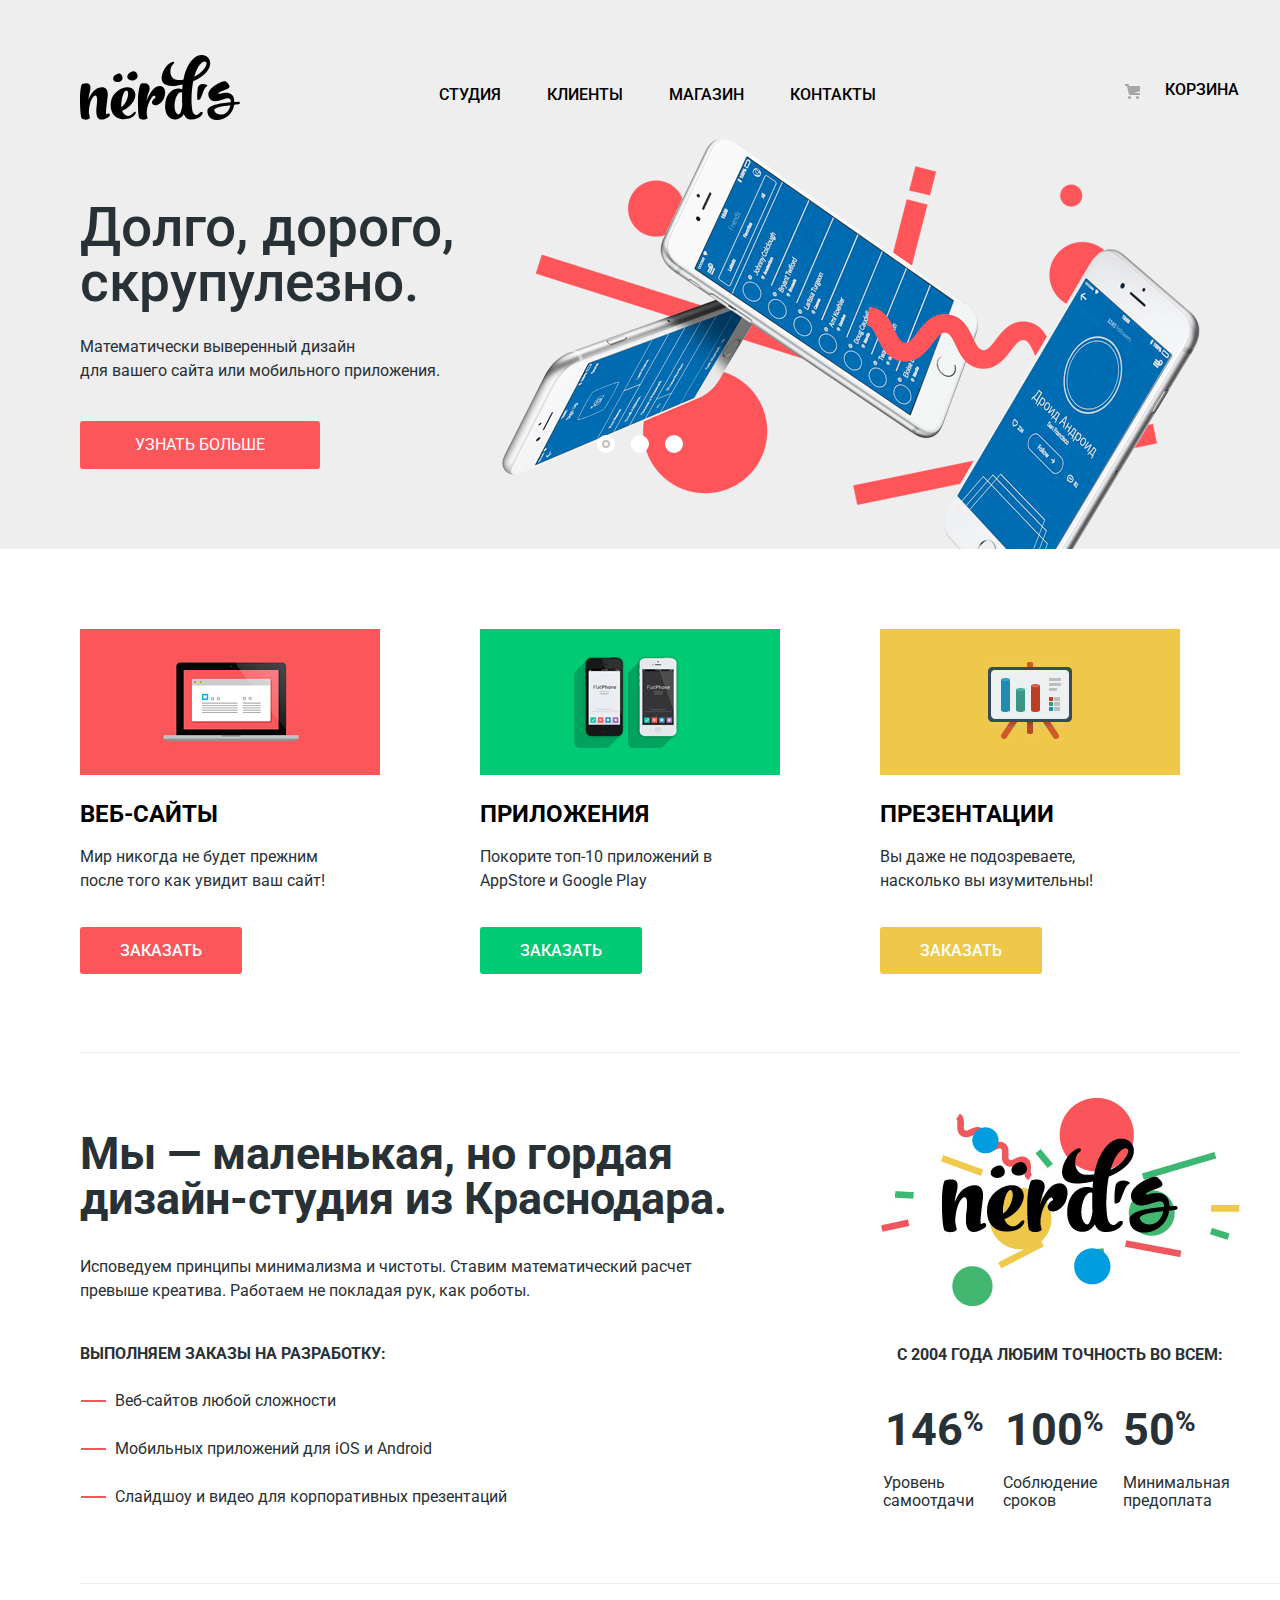
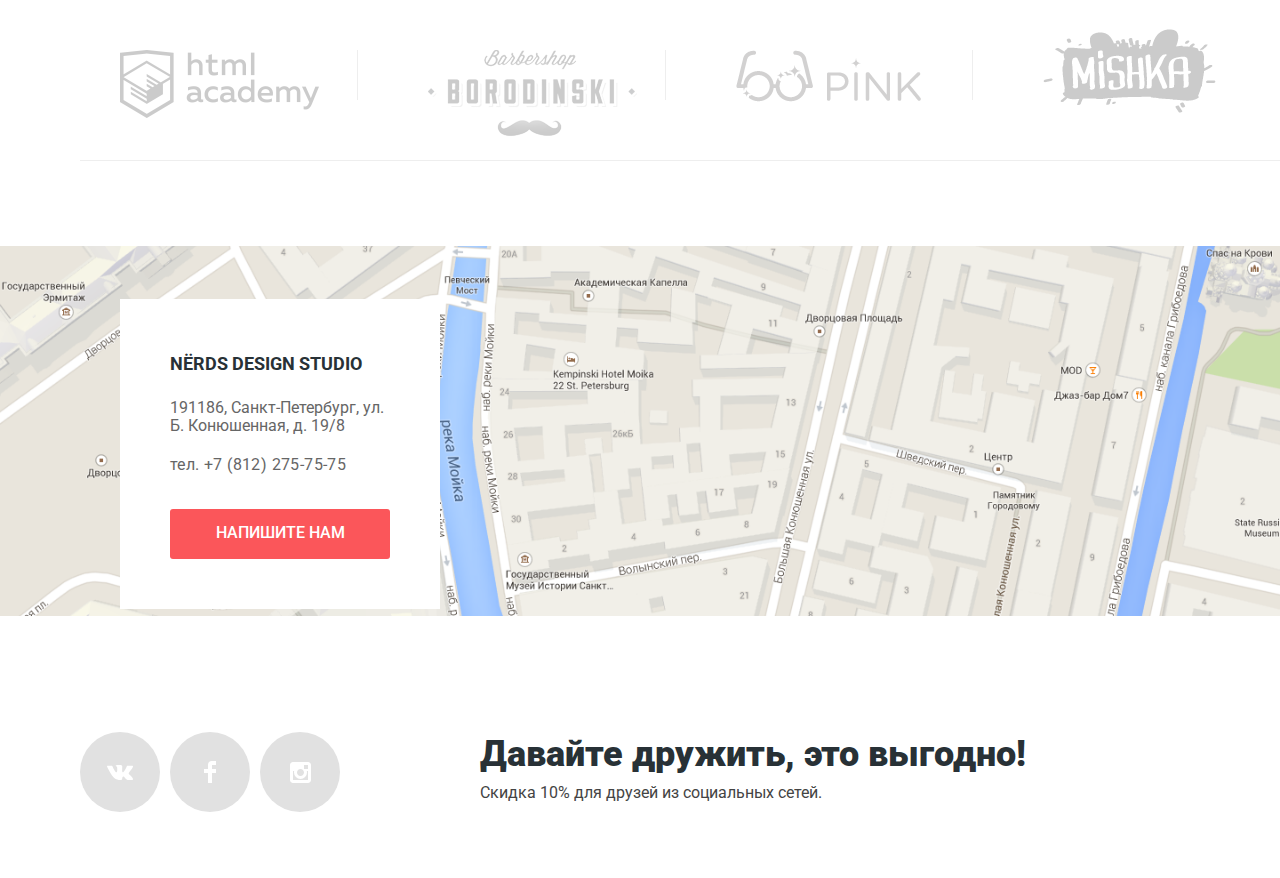
==== commit 06cea02c: "На защиту ver. 2" ====
--- a/index.html
+++ b/index.html
@@ -118,17 +118,17 @@
         <section class="clients">
             <h4 class="visually-hidden">Наши клиенты</h4>
             <ul class="clients-list">
-                <li class="clients-item">
+                <li class="clients-item line">
                     <a href="https://htmlacademy.ru/intensive/htmlcss">
               <img src="img/logo-1.png" width="199" height="68" alt="Логотип клиента HTML Academy">
             </a>
                 </li>
-                <li class="clients-item">
+                <li class="clients-item line">
                     <a href="#">
               <img src="img/logo-2.png" width="209" height="87" alt="Логотип клиента «Барбершоп Бородинский»">
             </a>
                 </li>
-                <li class="clients-item">
+                <li class="clients-item line">
                     <a href="#">
               <img src="img/logo-3.png" width="185" height="52" alt="Логотип клиента Pink">
             </a>
--- a/css/style-min.css
+++ b/css/style-min.css
@@ -1 +1 @@
-body {margin: 0;padding: 0;font-family: "Roboto", "Arial", sans-serif;font-size: 16px;line-height: 24px;font-weight: 400;color: #283136;background-color: #ffffff;min-width: 1160px;}a {text-decoration: none;}.visually-hidden:not(:focus):not(:active), input[type="checkbox"].visually-hidden, input[type="radio"].visually-hidden {position: absolute;width: 1px;height: 1px;margin: -1px;border: 0;padding: 0;white-space: nowrap;clip-path: inset(100%);clip: rect(0 0 0 0);overflow: hidden;}.filter-input {position: absolute;width: 1px;height: 1px;overflow: hidden;clip: rect(0 0 0 0);}.mainheader {width :100%;background-color: #eeeeee;padding: 0;margin: 0;}.main-navigation {display: -webkit-box;display: -ms-flexbox;display: flex;-ms-flex-wrap: wrap;flex-wrap: wrap;font-size: 16px;line-height: 30px;font-weight: 500;color: black;text-transform: uppercase;background-color: #eeeeee;-webkit-box-pack: justify;-ms-flex-pack: justify;justify-content: space-between;}.site-navigation {display: -webkit-box;display: -ms-flexbox;display: flex;flex-wrap: wrap;width: 530px;margin: 0;margin-top: 80px;padding: 0;list-style: none;margin-left: -90px;}.site-navigation li {margin-left: 46px;}.cart {width: 115px;margin: 0;margin-right: -80px;padding: 0;padding-bottom: 15px;list-style: none;margin-top: 75px;}.header-logo {width: 160px;height: 50px;margin: 0px;margin-top: 55px;padding: 0px;}.site-navigation, .cart {list-style: none;}.site-navigation a, .cart a {display: block;color: black;}.cart-link {position: relative;padding: 0;margin: 0;}.cart-link::before {content: "";position: absolute;width: 15px;height: 24px;top: 9px;left: -40px;background-image: url("../img/cart-icon.svg");background-repeat: no-repeat;background-position: 0 0;}.header-logo:focus, .header-logo:hover {opacity: 0.8;}.header-logo:active {opacity: 0.3;}ul.site-navigation a, ul.cart a {color: #000000;}.site-navigation a:focus, .site-navigation a:hover {color: #fb565a;}.site-navigation a:active {color: #000000;opacity: 0.3;}.active-link {border-bottom: solid #d7373b 3px;}.cart a:focus, .cart a:hover {color: #fb565a;}.cart a:active {color: #000000;opacity: 0.3;}.slider {position: relative;background-color: #eeeeee;margin-top: 0;}.slider-controls {position: absolute;left: 50%;bottom: 104px;z-index: 100;width: 160px;height: 18px;text-align: center;font-size: 0;-webkit-transform: translateX(-50%);transform: translateX(-50%);}.slider-controls label {position: relative;display: inline-block;vertical-align: top;width: 18px;height: 18px;padding: 8px;border-radius: 50%;cursor: pointer;}.slider-controls label::after {content: "";position: absolute;top: 8px;left: 8px;z-index: 1;width: 18px;height: 18px;background: #ffffff;border-radius: 50%;}.slider-list {margin: 0;padding: 0;list-style: none;}.slider-item {display: none;padding: 80px 0 80px 0;margin-top: 0;}.slider-item:nth-child(1) {background-image: url("../img/slide1.png");background-repeat: no-repeat;background-position: 100% 18px;}.slider-item:nth-child(2) {background-image: url("../img/slide2.png");background-repeat: no-repeat;background-position: 100% 0;}.slider-item:nth-child(3) {background-image: url("../img/slide3.png");background-repeat: no-repeat;background-position: 100% 20px;}#product-1:checked ~ .slider-list .slider-item:nth-child(1) {display: block;}#product-2:checked ~ .slider-list .slider-item:nth-child(2) {display: block;}#product-3:checked ~ .slider-list .slider-item:nth-child(3) {display: block;}#product-1:checked ~ .slider-controls .slider-controls-item--1::before, #product-2:checked ~ .slider-controls .slider-controls-item--2::before, #product-3:checked ~ .slider-controls .slider-controls-item--3::before {content: "";position: absolute;left: 50%;top: 50%;z-index: 2;width: 4px;height: 4px;margin: -4px;background-color: inherit;border: 2px solid #c1c1c1;border-radius: 50%;}.slider-item h3 {max-width: 600px;margin: 0;margin-bottom: 25px;font-size: 55px;line-height: 55px;font-weight: 500;}.slider-item p {max-width: 430px;margin: 0;margin-bottom: 38px;}.button {display: block;width: 240px;padding: 15px 0;font-size: 16px;line-height: 18px;color: #ffffff;text-transform: uppercase;text-align: center;text-decoration: none;background-color: #fb565a;border-radius: 3px;border: none;}.button:hover, .button:focus {background-color: #e74246;}.button:active {background-color: #d7373b;color: rgba(255, 255, 255, 0.3);-webkit-box-shadow: 0 3px rgba(0, 0, 0, 0.1) inset;box-shadow: 0 3px rgba(0, 0, 0, 0.1) inset;}.advantages-list {list-style: none;display: -webkit-box;display: -ms-flexbox;display: flex;width: 1160px;margin: 0 auto;padding: 0;}.advantages-list h3 {font-size: 24px;line-height: 30px;font-weight: 700;text-transform: uppercase;color: #000000;margin-bottom: 15px;}.advantages-list p {font-size: 16px;line-height: 24px;font-weight: 400;color: #283136;margin-bottom: 45px;padding: 0;white-space: pre-line;width: 260px;}.advantages-item {display: -webkit-box;display: -ms-flexbox;display: flex;}.advantage-sites-button {font-size: 16px;line-height: 18px;font-weight: 500;text-align: center;color: #ffffff;vertical-align: middle;text-transform: uppercase;background-color: #fb565a;border: none;border-radius: 3px;padding: 14px 40px;margin-top: 30px;}.advantage-sites-button:focus, .advantage-sites-button:hover {font-size: 16px;line-height: 18px;font-weight: 500;text-align: center;color: #ffffff;vertical-align: middle;text-transform: uppercase;background-color: #e74246;border: none;border-radius: 3px;padding: 14px 40px;}.advantage-sites-button:active {color: rgba(255, 255, 255, 0.3);-webkit-box-shadow: 0 3px #d7373b inset;box-shadow: 0 3px #d7373b inset;}.advantage-apps-button {font-size: 16px;line-height: 18px;font-weight: 500;text-align: center;color: #ffffff;vertical-align: middle;text-transform: uppercase;background-color: #00ca74;border: none;border-radius: 3px;padding: 14px 40px;}.advantage-apps-button:focus, .advantage-apps-button:hover {font-size: 16px;line-height: 18px;font-weight: 500;text-align: center;color: #ffffff;vertical-align: middle;text-transform: uppercase;background-color: #00bc6c;border: none;border-radius: 3px;padding: 14px 40px;}.advantage-apps-button:active {color: rgba(255, 255, 255, 0.3);-webkit-box-shadow: 0 3px #00aa62 inset;box-shadow: 0 3px #00aa62 inset;}.advantage-presentations-button {font-size: 16px;line-height: 18px;font-weight: 500;text-align: center;color: #ffffff;vertical-align: middle;text-transform: uppercase;background-color: #efc84a;border: none;border-radius: 3px;padding: 14px 40px;}.advantage-presentations-button:focus, .advantage-presentations-button:hover {font-size: 16px;line-height: 18px;font-weight: 500;text-align: center;color: #ffffff;vertical-align: middle;text-transform: uppercase;background-color: #eab534;border: none;border-radius: 3px;padding: 14px 40px;}.advantage-presentations-button:active {color: rgba(255, 255, 255, 0.3);-webkit-box-shadow: 0 3px #e5a722 inset;box-shadow: 0 3px #e5a722 inset;}.advantage-sites, .advantage-apps {margin-right: 100px;}.advantage-sites, .advantage-apps, .advantage-presentations {width: 300px;}.advantages {width: 1160px;padding-top: 80px;padding-bottom: 90px;}.index-columns {display: -webkit-box;display: -ms-flexbox;display: flex;-webkit-box-pack: justify;-ms-flex-pack: justify;justify-content: space-between;padding-top: 70px;width: 1160px;}.about {width: 660px;white-space: pre-line;margin-top: -40px;}.info {width: 360px;margin-top: -25px;padding: 0;}.about p {display: block;margin-top: 10px;margin-bottom: 5px;padding: 0;}.about b {display: block;font-size: 45px;line-height: 45px;margin-bottom: 0;padding: 0;}.about-us-title {font-weight: 700;text-transform: uppercase;padding: 0;}.info-title {font-weight: 700;text-transform: uppercase;margin-top: 30px;margin-bottom: 55px;padding: 0;text-align: center;}.stats-table {margin: 0;}.stats-table sup {font-size: 28px;margin: 0;}.stats-table th {font-size: 45px;line-height: 10px;padding-bottom: 35px;padding-right: 15px;}.stats-table th:last-child {text-align: left;}.stats-table td {line-height: 18px;}.hr-line {border-bottom: solid 1.5px #eeeeee;}.clients-list {width: 1160px;display: -webkit-box;display: -ms-flexbox;display: flex;-webkit-box-pack: justify;-ms-flex-pack: justify;justify-content: space-between;align-items: center;list-style: none;margin-bottom: 80px;margin-top: -15px;border-top: solid 1.5px #eeeeee;padding-top: 45px;padding-bottom: 40px;border-bottom: solid 1.5px #eeeeee;}.clients-item {width: 260px;}.clients-list a {opacity: 0.2;}.clients-list a:hover, .clients-list a:focus {opacity: 1;}.clients-list a:active {opacity: 0.1;}.about ul {list-style: none;padding: 0;margin-top: -5px;}.our-abilitys li {position: relative;padding-left: 35px;margin-top: -25px;margin-bottom: 25px;}.our-abilitys li::before {position: absolute;content: "";width: 25px;height: 2px;left: 1px;top: 11px;background-color: #fb565a;}@keyframes drop {0% {-webkit-transform: translateY(-2000px);transform: translateY(-2000px);}50% {-webkit-transform: translateY(-40px);transform: translateY(-40px);}80% {-webkit-transform: translateY(-5px);transform: translateY(-5px);}100% {-webkit-transform: translateY(0);transform: translateY(0);}}@keyframes shake {0%, 100% {-webkit-transform: translateX(0);transform: translateX(0);}10%, 30%, 50%, 70%, 90% {-webkit-transform: translateX(-10px);transform: translateX(-10px);}20%, 40%, 60%, 80% {-webkit-transform: translateX(10px);transform: translateX(10px);}}.modal {display: none;position: fixed;color: #000000;background-color: #ffffff;z-index: 105;background-repeat: repeat;-webkit-box-shadow: 0 30px 50px rgba(0, 0, 0, 0.7);box-shadow: 0 30px 50px rgba(0, 0, 0, 0.7);}.modal-show {display: block;-webkit-animation: drop 0.5s;animation: drop 0.5s;}.modal-error {-webkit-animation: shake 0.6s;animation: shake 0.6s;}.contact-form {top: 10%;left: 50%;width: 960px;height: 590px;margin-left: -500px;}.button-close {position: absolute;top: 70px;right: 85px;width: 21px;height: 21px;font-size: 0;background-image: url("../img/close-cross.svg");background-color: transparent;opacity: 0.3;border: 0;cursor: pointer;}.button-close:hover, .button-close:focus {opacity: 1;}.button-close:active {opacity: 0.1;}.modal h4 {margin-left: 100px;margin-top: 60px;margin-bottom: 25px;font-weight: 500;font-size: 45px;line-height: 45px;}.button-send {width: 260px;height: 50px;font-size: 16px;line-height: 18px;font-weight: 500;text-align: center;color: #ffffff;vertical-align: middle;text-transform: uppercase;background-color: #fb565a;border: none;border-radius: 3px;padding: 14px 40px;margin-top: 20px;margin-left: 100px;}.button-send:hover, .button-send:focus {background-color: #E74246;}.button-send:active {background-color: #d7373b;color: rgba(255, 255, 255, 0.3);-webkit-box-shadow: 0 3px rgba(0, 0, 0, 0.1) inset;box-shadow: 0 3px rgba(0, 0, 0, 0.1) inset;}.contact-us-form input[type="text"], .contact-us-form input[type="email"], .contact-us-form textarea {font: inherit;color: #000000;opacity: 0.5;margin-top: 10px;font-size: 16px;line-height: 18px;font-weight: 400;border: solid 2px #d7dcde;}.contact-us-form input[type="text"] {-webkit-box-sizing: border-box;-moz-box-sizing: border-box;box-sizing: border-box;width: 360px;padding-top: 13px;padding-bottom: 13px;padding-left: 15px;margin-left: 100px;}.contact-us-form input[type="email"] {-webkit-box-sizing: border-box;-moz-box-sizing: border-box;box-sizing: border-box;width: 360px;padding-top: 13px;padding-bottom: 13px;padding-left: 15px;}.contact-us-form textarea {-webkit-box-sizing: border-box;-moz-box-sizing: border-box;box-sizing: border-box;width: 760px;padding-top: 13px;padding-bottom: 70px;padding-left: 15px;margin-left: 100px;}.form-name label, .form-message label {margin-bottom: 10px;font-weight: 700;font-weight: 700;margin-left: 100px;}.form-name {margin-right: 40px;}.form-email label {margin-bottom: 10px;font-weight: 700;font-weight: 700;}.contact-us-form {display: -webkit-box;display: -ms-flexbox;display: flex;-webkit-box-pack: justify;-ms-flex-pack: justify;justify-content: space-between;flex-wrap: wrap;}.contacts-wrapper {display: -webkit-box;display: -ms-flexbox;display: flex;width: 760px;}.message-wrapper {display: -webkit-box;display: -ms-flexbox;display: flex;width: 760px;}.contact-form input[type="text"]:invalid, .contact-form input[type="email"]:invalid {color: #e74246;border-color: #e74246;}.contact-form input[type="text"]:focus, .contact-form input[type="email"]:focus, .contact-form textarea:focus {color: #000000;border: 2px solid #000000;}.contact-form input[type="text"]:hover, .contact-form input[type="email"]:hover, .contact-form textarea:hover {border: 2px solid #b4b9bb;}.main-map iframe {position: relative;z-index: 104;border: none;width: 100%;height: 416px;}.main-map img {position: absolute;top: 0;left: 0;z-index: 103;background-color: #eeeeee;}.map-contacts {position: relative;height: 420px;}.main-contacts h3 {font-size: 18px;line-height: 30px;font-weight: 700;margin: auto;margin-bottom: 20px;margin-left: 50px;margin-top: 50px;text-transform: uppercase;}.main-contacts {position: relative;bottom: 370px;left: 120px;background: #ffffff;width: 320px;height: 310px;display: -webkit-box;display: -ms-flexbox;display: flex;flex-direction: column;z-index: 105;}.main-map {position: relative;width: 100%;}.map-marker {position: absolute;left: 775px;bottom: 160px;}.contacts {font-size: 16px;line-height: 18px;font-weight: 400;text-transform: initial;color: #666666;padding: 0;margin: 0 auto;margin-bottom: 5px;margin-left: 50px;white-space: pre-line;}.tel {font-size: 16px;line-height: 18px;font-weight: 400;text-transform: initial;letter-spacing: 0.4px;color: #666666;margin-left: 50px;padding: 0;margin-bottom: 35px;}.button-contacts {width: 220px;height: 50px;font-size: 16px;line-height: 18px;font-weight: 500;text-align: center;color: #ffffff;vertical-align: middle;text-transform: uppercase;background-color: #fb565a;border: none;border-radius: 3px;padding: 14px 0;margin-bottom: 50px;margin-left: 50px;}.button-contacts:hover, .button-contacts:focus {background-color: #e74246;}.button-contacts:active {background-color: #d7373b;color: rgba(255, 255, 255, 0.3);-webkit-box-shadow: 0 3px rgba(0, 0, 0, 0.1) inset;box-shadow: 0 3px rgba(0, 0, 0, 0.1) inset;}.footer-offer {font-size: 36px;line-height: 36px;font-weight: 700;margin: 0;padding: 0;}.social-button:hover, .social-button:focus {background-color: #e74246;}.social-button:active {-webkit-box-shadow: 0 3px #d7373b inset;box-shadow: 0 3px #d7373b inset;}.social-button:active path {opacity: 0.3;}.footer-offer-discription {font-size: 16px;line-height: 22px;font-weight: 400;color: #444444;padding: 0;margin-top: 10px;}.main-footer {width: 1160px;list-style: none;margin: 0 auto;padding-top: 50px;padding-bottom: 50px;display: -webkit-box;display: -ms-flexbox;display: flex;flex-direction: row;}.social-buttons {display: -webkit-box;display: -ms-flexbox;display: flex;-webkit-box-pack: justify;-ms-flex-pack: justify;justify-content: space-between;width: 260px;padding: 0;list-style: none;margin-right: 140px;margin-left: 20px;}.social-button {display: -webkit-box;display: -ms-flexbox;display: flex;align-items: center;-webkit-box-pack: center;-ms-flex-pack: center;justify-content: center;width: 80px;height: 80px;background: #e1e1e1;border-radius: 50%;}.offer-text {padding: 0;margin: 0;padding-top: 20px;width: 560px;}.page-title {font-size: 55px;line-height: 55px;font-weight: 500;color: #000000;background-color: #eeeeee;padding-top: 75px;padding-bottom: 110px;padding-left: 30px;text-align: center;margin: auto;}.catalog {width: 760px;margin-bottom: 60px;padding-top: 5px;}.catalog-columns {width: 1160px;display: -webkit-box;display: -ms-flexbox;display: flex;margin-right: auto;margin-top: 5px;}.catalog-item:nth-child(2n) {margin-right: 0;}.catalog-list {display: -webkit-box;display: -ms-flexbox;display: flex;flex-wrap: wrap;padding: 0;margin: 0;list-style: none;}.container {width: 1160px;margin: 0 auto;padding: 0 20px;-webkit-box-sizing: border-box;-moz-box-sizing: border-box;box-sizing: border-box;}img {max-width: 100%;height: auto;}.catalog-item {position: relative;display: block;margin-top: 35px;width: 360px;margin-bottom: 35px;margin-right: 35px;}.catalog-item::before {content: "";position: absolute;left: 0;top: -39px;width: 360px;height: 40px;background-image: url("../img/browser.svg");background-repeat: no-repeat;background-position: 0 0;opacity: 0.12;}.catalog-item:hover::before, .catalog-item:focus::before {opacity: 1;}.item-name {color: #000000;font-size: 18px;line-height: 30px;font-weight: 700;text-decoration: none;text-transform: uppercase;margin: 30px auto;text-align: center;}.item-info {color: #666666;font-size: 16px;line-height: 18px;font-weight: 400;text-align: center;text-transform: none;white-space: pre-line;margin: 0 auto;}.catalog-item .action {position: absolute;top: 0;left: 0;box-shadow: 0 30px 50px rgba(0, 1, 1, 0.25);}.catalog-item .buy-link {display: block;width: 200px;height: 50px;margin: 30px auto;border-radius: 3px;background-color: #fb565a;color: #ffffff;font-size: 16px;font-weight: 500;line-height: 18px;text-decoration: none;text-transform: uppercase;text-align: center;padding: 15px 0;-webkit-box-sizing: border-box;-moz-box-sizing: border-box;box-sizing: border-box;}.catalog-item .action {display: block;width: 360px;min-height: 231px;margin: 0 auto;margin-top: 345px;background-color: #eeeeee;}.catalog-item .action {display: none;}.catalog-item:hover {box-shadow: 0 10px 30px rgba(0, 1, 1, 0.25);}.catalog-item:hover .action, .catalog-item:focus .action {display: block;}.buy-link:active {-webkit-box-shadow: 0 3px #d7373b inset;box-shadow: 0 3px #d7373b inset;}.buy-link:hover, .buy-link:focus {background-color: #e74246;}.item-name:hover, .item-name:focus {color: #fb565a;}.item-name:active {color: rgba(0, 0, 0, 0.3);}.paginator {padding-top: 10px;}.paginator-list {display: -webkit-box;display: -ms-flexbox;display: flex;margin: 0;padding: 0;justify-content: flex-start;flex-wrap: wrap;list-style: none;}.paginator-item {margin: 0;margin-right: 11px;margin-bottom: 5px;padding: 0;}.paginator-item a {display: block;-webkit-box-sizing: border-box;-moz-box-sizing: border-box;box-sizing: border-box;width: 50px;padding: 16px 5px;font-size: 16px;line-height: 18px;font-weight: 500;color: #000000;text-align: center;background-color: #eeeeee;border: none;border-radius: 3px;}.paginator-item a:hover, .paginator-item a:focus {background-color: #dfdfdf;}.paginator-item a:active {color: rgba(0, 0, 0, 0.3);background-color: #d5d5d5;-webkit-box-shadow: inset 0 3px rgba(0, 0, 0, 0.1);box-shadow: inset 0 3px rgba(0, 0, 0, 0.1);}.paginator-current a {width: 50px;padding: 13px 0;background-color: transparent;border: 3px solid #dbdbdb;pointer-events: none;}.paginator-next a {width: auto;padding: 16px 80px;text-transform: uppercase;}.filters {width: 260px;margin-right: 140px;padding: 0;}.filter {margin-top: 50px;}.filter-topic {font-size: 18px;line-height: 30px;font-weight: 700;text-transform: uppercase;color: #000000;margin: 0 auto;padding: 0;}.filters-name {border: none;}.filters-grid-item, .filters-features-item {list-style: none;line-height: 20px;font-size: 16px;color: #283136;padding: 0;margin-left: -5px;}.filter-input {color: #b8b8b8;}.filter-input:hover, .filter-input:focus {color: #4d4d4d;}.filter-input:disabled + label {color: #b8b8b8;opacity: 0.3;}.filter fieldset {padding: 0;margin: 0;margin-bottom: 25px;}.filters-features-item, .filters-grid-item label {font-size: 16px;line-height: 20px;margin-bottom: 20px;}.filter legend {padding: 0;margin: 0;}.filters-features label {position: relative;display: block;cursor: pointer;user-select: none;}.filter-input-checkbox + label::before {content: "";position: absolute;left: -35px;top: 0;width: 23px;height: 23px;background-image: url("../img/checkbox-off.svg");background-repeat: no-repeat;background-position: 0 0;opacity: 0.4;}.filter-input-checkbox:checked + label::before {content: "";position: absolute;left: -35px;top: 0;background-image: url("../img/checkbox-on.svg");opacity: 0.4;background-repeat: no-repeat;background-position: 0 0;width: 27px;height: 23px;}.filter-input-checkbox + label:disabled::before, .filter-input-checkbox:checked + label:disabled::before {opacity: 0.1;}.filter-input-checkbox + label:hover::before, .filter-input-checkbox:checked + label:hover::before {opacity: 1;}.filter-input-checkbox + label:focus::before, .filter-input-checkbox:checked + label:focus::before {opacity: 1;}.filters-grid label {position: relative;display: block;cursor: pointer;user-select: none;}.filter-input-radio + label::before {content: "";position: absolute;left: -35px;top: 0;width: 25px;height: 25px;background-image: url("../img/radio-off.svg");background-repeat: no-repeat;background-position: 0 0;opacity: 0.4;}.filter-input-radio:checked + label::before {content: "";position: absolute;left: -35px;top: 0;background-image: url("../img/radio-on.svg");opacity: 0.4;background-repeat: no-repeat;background-position: 0 0;width: 25px;height: 25px;}.filter-input-radio + label:disabled::before, .filter-input-radio:checked + label:disabled::before {opacity: 0.1;}.filter-input-radio + label:hover::before, .filter-input-radio:checked + label:hover::before {opacity: 1;}.filter-input-radio + label:focus::before, .filter-input-radio:checked + label:focus::before {opacity: 1;}.filters-button {width: 260px;height: 50px;font-size: 16px;line-height: 18px;font-weight: 500;text-align: center;color: #000000;text-transform: uppercase;background-color: #eeeeee;border: none;border-radius: 3px;margin: auto;padding: 0;margin-top: 5px;}.filters-button:hover, .filters-button:focus {background-color: #dfdfdf;}.filters-button:active {-webkit-box-shadow: 0 3px #d5d5d5 inset;box-shadow: 0 3px #d5d5d5 inset;color: rgba(0, 0, 0, 0.3);}.filter-item {margin: 0;padding: 0;border: none;}.range-filter {width: 260px;margin-top: 55px;margin-bottom: 30px;}.filter-item legend {font-size: 18px;line-height: 24px;text-transform: uppercase;font-weight: 700;}.range-controls {position: relative;height: 40px;margin-bottom: 15px;padding-top: 39px;padding-right: 20px;padding-left: 20px;background-color: #f1f1f1;border-radius: 5px;}.range-controls .scale {height: 2px;background: #d7dcde;}.range-controls .bar {width: 70%;height: 2px;background: #00ca74;}.range-controls .toggle {position: absolute;top: 31px;left: 0;width: 4px;height: 4px;padding: 0;border: 8px solid #ffffff;background-color: #ababab;-webkit-box-shadow: 0 2px 1px 0 #cfcfcf;box-shadow: 0 2px 1px 0 #cfcfcf;border-radius: 50%;cursor: pointer;}.range-controls .toggle-min {left: 20px;}.range-controls .toggle-max {left: 160px;}.price-controls {font-size: 0;}.price-controls label {display: inline-block;vertical-align: top;width: 50%;font-size: 16px;text-transform: uppercase;}.price-controls input {width: 60px;padding: 8px 10px;margin-left: 10px;font-family: Roboto, Arial, sans-serif;font-size: 16px;text-align: center;color: #283136;border: none;border-radius: 5px;background: #f1f1f1;}.max-price {text-align: right;}.sorting-templates-container {margin: 0;padding: 0;width: 760px;margin-top: 50px;}.sorting {display: -webkit-box;display: -ms-flexbox;display: flex;margin: 0;margin-bottom: 50px;padding: 0;-webkit-box-pack: justify;-ms-flex-pack: justify;justify-content: space-between;}.sorting h2 {padding: 0;margin: 0;font-size: 18px;line-height: 18px;font-weight: 700;color: #000000;text-transform: uppercase;}.sorting a {font-size: 14px;line-height: 18px;color: rgba(0,0,0,0.3);text-transform: uppercase;}.sorting-list {display: -webkit-box;display: -ms-flexbox;display: flex;margin: 0;padding: 0;width: 360px;justify-content: flex-start;list-style: none;}.sorting-item {margin-right: 26px;}.sorting-item a:hover {color: rgba(0,0,0,0.6);}.sorting-item a:active, .sorting-item a:focus {color: rgba(0,0,0,1);}.increase-button a, .decrease-button a {position: relative;font-size: 0;width: 0;height: 0;padding: 0 2px;}.increase-button a::before, .decrease-button a::before {position: absolute;content: "";width: 0;height: 0;}.increase-button a::before {left: 22px;top: -11px;border: 5.5px solid rgba(166,166,166,0.2);border-left-color: transparent;border-top-width: 9.5px;border-right-color: transparent;border-bottom: none;}.decrease-button a::before {left: 21px;top: -11px;border: 5.5px solid rgba(166,166,166,0.2);border-left-color: transparent;border-bottom-width: 9.5px;border-right-color: transparent;border-top: none;}.increase-button a:hover::before {border-top-color: #a6a6a6;}.decrease-button a:hover::before {border-bottom-color: #a6a6a6;}.increase-button a:active::before, .increase-button a:focus::before {border-top-color: #000000;}.decrease-button a:active::before, .decrease-button a:focus::before {border-bottom-color: #000000;}.active-sorting-item a {pointer-events: none;color: rgba(0,0,0,1);}.active-sorting-item.increase-button a::before {border-top-color: #000000;}.active-sorting-item.decrease-button a::before {border-bottom-color: #000000;}+body {margin: 0;padding: 0;font-family: "Roboto", "Arial", sans-serif;font-size: 16px;line-height: 24px;font-weight: 400;color: #283136;background-color: #ffffff;min-width: 1160px;}a {text-decoration: none;}.visually-hidden:not(:focus):not(:active), input[type="checkbox"].visually-hidden, input[type="radio"].visually-hidden {position: absolute;width: 1px;height: 1px;margin: -1px;border: 0;padding: 0;white-space: nowrap;clip-path: inset(100%);clip: rect(0 0 0 0);overflow: hidden;}.filter-input {position: absolute;width: 1px;height: 1px;overflow: hidden;clip: rect(0 0 0 0);}.mainheader {width :100%;background-color: #eeeeee;padding: 0;margin: 0;}.main-navigation {display: -webkit-box;display: -ms-flexbox;display: flex;-ms-flex-wrap: wrap;flex-wrap: wrap;font-size: 16px;line-height: 30px;font-weight: 500;color: black;text-transform: uppercase;background-color: #eeeeee;-webkit-box-pack: justify;-ms-flex-pack: justify;justify-content: space-between;}.site-navigation {display: -webkit-box;display: -ms-flexbox;display: flex;flex-wrap: wrap;width: 530px;margin: 0;margin-top: 80px;padding: 0;list-style: none;margin-left: -90px;}.site-navigation li {margin-left: 46px;}.cart {width: 115px;margin: 0;margin-right: -80px;padding: 0;padding-bottom: 15px;list-style: none;margin-top: 75px;}.header-logo {width: 160px;height: 50px;margin: 0px;margin-top: 55px;padding: 0px;}.site-navigation, .cart {list-style: none;}.site-navigation a, .cart a {display: block;color: black;}.cart-link {position: relative;padding: 0;margin: 0;}.cart-link::before {content: "";position: absolute;width: 15px;height: 24px;top: 9px;left: -40px;background-image: url("../img/cart-icon.svg");background-repeat: no-repeat;background-position: 0 0;}.header-logo:focus, .header-logo:hover {opacity: 0.8;}.header-logo:active {opacity: 0.3;}ul.site-navigation a, ul.cart a {color: #000000;}.site-navigation a:focus, .site-navigation a:hover {color: #fb565a;}.site-navigation a:active {color: #000000;opacity: 0.3;}.active-link {border-bottom: solid #d7373b 3px;}.cart a:focus, .cart a:hover {color: #fb565a;}.cart a:active {color: #000000;opacity: 0.3;}.slider {position: relative;background-color: #eeeeee;margin-top: 0;}.slider-controls {position: absolute;left: 50%;bottom: 104px;z-index: 100;width: 160px;height: 18px;text-align: center;font-size: 0;-webkit-transform: translateX(-50%);transform: translateX(-50%);}.slider-controls label {position: relative;display: inline-block;vertical-align: top;width: 18px;height: 18px;padding: 8px;border-radius: 50%;cursor: pointer;}.slider-controls label::after {content: "";position: absolute;top: 8px;left: 8px;z-index: 1;width: 18px;height: 18px;background: #ffffff;border-radius: 50%;}.slider-list {margin: 0;padding: 0;list-style: none;}.slider-item {display: none;padding: 80px 0 80px 0;margin-top: 0;}.slider-item:nth-child(1) {background-image: url("../img/slide1.png");background-repeat: no-repeat;background-position: 100% 18px;}.slider-item:nth-child(2) {background-image: url("../img/slide2.png");background-repeat: no-repeat;background-position: 100% 0;}.slider-item:nth-child(3) {background-image: url("../img/slide3.png");background-repeat: no-repeat;background-position: 100% 20px;}#product-1:checked ~ .slider-list .slider-item:nth-child(1) {display: block;}#product-2:checked ~ .slider-list .slider-item:nth-child(2) {display: block;}#product-3:checked ~ .slider-list .slider-item:nth-child(3) {display: block;}#product-1:checked ~ .slider-controls .slider-controls-item--1::before, #product-2:checked ~ .slider-controls .slider-controls-item--2::before, #product-3:checked ~ .slider-controls .slider-controls-item--3::before {content: "";position: absolute;left: 50%;top: 50%;z-index: 2;width: 4px;height: 4px;margin: -4px;background-color: inherit;border: 2px solid #c1c1c1;border-radius: 50%;}.slider-item h3 {max-width: 600px;margin: 0;margin-bottom: 25px;font-size: 55px;line-height: 55px;font-weight: 500;}.slider-item p {max-width: 430px;margin: 0;margin-bottom: 38px;}.button {display: block;width: 240px;padding: 15px 0;font-size: 16px;line-height: 18px;color: #ffffff;text-transform: uppercase;text-align: center;text-decoration: none;background-color: #fb565a;border-radius: 3px;border: none;}.button:hover, .button:focus {background-color: #e74246;}.button:active {background-color: #d7373b;color: rgba(255, 255, 255, 0.3);-webkit-box-shadow: 0 3px rgba(0, 0, 0, 0.1) inset;box-shadow: 0 3px rgba(0, 0, 0, 0.1) inset;}.advantages-list {list-style: none;display: -webkit-box;display: -ms-flexbox;display: flex;width: 1160px;margin: 0 auto;padding: 0;}.advantages-list h3 {font-size: 24px;line-height: 30px;font-weight: 700;text-transform: uppercase;color: #000000;margin-bottom: 15px;}.advantages-list p {font-size: 16px;line-height: 24px;font-weight: 400;color: #283136;margin-bottom: 45px;padding: 0;white-space: pre-line;width: 260px;}.advantages-item {display: -webkit-box;display: -ms-flexbox;display: flex;}.advantage-sites-button {font-size: 16px;line-height: 18px;font-weight: 500;text-align: center;color: #ffffff;vertical-align: middle;text-transform: uppercase;background-color: #fb565a;border: none;border-radius: 3px;padding: 14px 40px;margin-top: 30px;}.advantage-sites-button:focus, .advantage-sites-button:hover {font-size: 16px;line-height: 18px;font-weight: 500;text-align: center;color: #ffffff;vertical-align: middle;text-transform: uppercase;background-color: #e74246;border: none;border-radius: 3px;padding: 14px 40px;}.advantage-sites-button:active {color: rgba(255, 255, 255, 0.3);-webkit-box-shadow: 0 3px #d7373b inset;box-shadow: 0 3px #d7373b inset;}.advantage-apps-button {font-size: 16px;line-height: 18px;font-weight: 500;text-align: center;color: #ffffff;vertical-align: middle;text-transform: uppercase;background-color: #00ca74;border: none;border-radius: 3px;padding: 14px 40px;}.advantage-apps-button:focus, .advantage-apps-button:hover {font-size: 16px;line-height: 18px;font-weight: 500;text-align: center;color: #ffffff;vertical-align: middle;text-transform: uppercase;background-color: #00bc6c;border: none;border-radius: 3px;padding: 14px 40px;}.advantage-apps-button:active {color: rgba(255, 255, 255, 0.3);-webkit-box-shadow: 0 3px #00aa62 inset;box-shadow: 0 3px #00aa62 inset;}.advantage-presentations-button {font-size: 16px;line-height: 18px;font-weight: 500;text-align: center;color: #ffffff;vertical-align: middle;text-transform: uppercase;background-color: #efc84a;border: none;border-radius: 3px;padding: 14px 40px;}.advantage-presentations-button:focus, .advantage-presentations-button:hover {font-size: 16px;line-height: 18px;font-weight: 500;text-align: center;color: #ffffff;vertical-align: middle;text-transform: uppercase;background-color: #eab534;border: none;border-radius: 3px;padding: 14px 40px;}.advantage-presentations-button:active {color: rgba(255, 255, 255, 0.3);-webkit-box-shadow: 0 3px #e5a722 inset;box-shadow: 0 3px #e5a722 inset;}.advantage-sites, .advantage-apps {margin-right: 100px;}.advantage-sites, .advantage-apps, .advantage-presentations {width: 300px;}.advantages {width: 1160px;padding-top: 80px;padding-bottom: 90px;}.index-columns {display: -webkit-box;display: -ms-flexbox;display: flex;-webkit-box-pack: justify;-ms-flex-pack: justify;justify-content: space-between;padding-top: 70px;width: 1160px;}.about {width: 660px;white-space: pre-line;margin-top: -40px;}.info {width: 360px;margin-top: -25px;padding: 0;}.about p {display: block;margin-top: 10px;margin-bottom: 5px;padding: 0;}.about b {display: block;font-size: 45px;line-height: 45px;margin-bottom: 0;padding: 0;}.about-us-title {font-weight: 700;text-transform: uppercase;padding: 0;}.info-title {font-weight: 700;text-transform: uppercase;margin-top: 30px;margin-bottom: 55px;padding: 0;text-align: center;}.stats-table {margin: 0;}.stats-table sup {font-size: 28px;margin: 0;}.stats-table th {font-size: 45px;line-height: 10px;padding-bottom: 35px;padding-right: 15px;}.stats-table th:last-child {text-align: left;}.stats-table td {line-height: 18px;}.hr-line {border-bottom: solid 1.5px #eeeeee;}.clients-list {width: 1160px;display: -webkit-box;display: -ms-flexbox;display: flex;-webkit-box-pack: justify;-ms-flex-pack: justify;justify-content: space-between;align-items: center;list-style: none;margin-bottom: 80px;margin-top: -15px;border-top: solid 1.5px #eeeeee;padding-top: 45px;padding-bottom: 40px;border-bottom: solid 1.5px #eeeeee;}.clients-item {width: 260px;}.line {border-right: solid 1.5px #eeeeee;height: 50px;margin-right: 70px;}.clients-list a {opacity: 0.2;}.clients-list a:hover, .clients-list a:focus {opacity: 1;}.clients-list a:active {opacity: 0.1;}.about ul {list-style: none;padding: 0;margin-top: -5px;}.our-abilitys li {position: relative;padding-left: 35px;margin-top: -25px;margin-bottom: 25px;}.our-abilitys li::before {position: absolute;content: "";width: 25px;height: 2px;left: 1px;top: 11px;background-color: #fb565a;}@keyframes drop {0% {-webkit-transform: translateY(-2000px);transform: translateY(-2000px);}50% {-webkit-transform: translateY(-40px);transform: translateY(-40px);}80% {-webkit-transform: translateY(-5px);transform: translateY(-5px);}100% {-webkit-transform: translateY(0);transform: translateY(0);}}@keyframes shake {0%, 100% {-webkit-transform: translateX(0);transform: translateX(0);}10%, 30%, 50%, 70%, 90% {-webkit-transform: translateX(-10px);transform: translateX(-10px);}20%, 40%, 60%, 80% {-webkit-transform: translateX(10px);transform: translateX(10px);}}.modal {display: none;position: fixed;color: #000000;background-color: #ffffff;z-index: 105;background-repeat: repeat;-webkit-box-shadow: 0 30px 50px rgba(0, 0, 0, 0.7);box-shadow: 0 30px 50px rgba(0, 0, 0, 0.7);}.modal-show {display: block;-webkit-animation: drop 0.5s;animation: drop 0.5s;}.modal-error {-webkit-animation: shake 0.6s;animation: shake 0.6s;}.contact-form {top: 10%;left: 50%;width: 960px;height: 590px;margin-left: -500px;}.button-close {position: absolute;top: 70px;right: 85px;width: 21px;height: 21px;font-size: 0;background-image: url("../img/close-cross.svg");background-color: transparent;opacity: 0.3;border: 0;cursor: pointer;}.button-close:hover, .button-close:focus {opacity: 1;}.button-close:active {opacity: 0.1;}.modal h4 {margin-left: 100px;margin-top: 60px;margin-bottom: 25px;font-weight: 500;font-size: 45px;line-height: 45px;}.button-send {width: 260px;height: 50px;font-size: 16px;line-height: 18px;font-weight: 500;text-align: center;color: #ffffff;vertical-align: middle;text-transform: uppercase;background-color: #fb565a;border: none;border-radius: 3px;padding: 14px 40px;margin-top: 20px;margin-left: 100px;}.button-send:hover, .button-send:focus {background-color: #E74246;}.button-send:active {background-color: #d7373b;color: rgba(255, 255, 255, 0.3);-webkit-box-shadow: 0 3px rgba(0, 0, 0, 0.1) inset;box-shadow: 0 3px rgba(0, 0, 0, 0.1) inset;}.contact-us-form input[type="text"], .contact-us-form input[type="email"], .contact-us-form textarea {font: inherit;color: #000000;opacity: 0.5;margin-top: 10px;font-size: 16px;line-height: 18px;font-weight: 400;border: solid 2px #d7dcde;}.contact-us-form input[type="text"] {-webkit-box-sizing: border-box;-moz-box-sizing: border-box;box-sizing: border-box;width: 360px;padding-top: 13px;padding-bottom: 13px;padding-left: 15px;margin-left: 100px;}.contact-us-form input[type="email"] {-webkit-box-sizing: border-box;-moz-box-sizing: border-box;box-sizing: border-box;width: 360px;padding-top: 13px;padding-bottom: 13px;padding-left: 15px;}.contact-us-form textarea {-webkit-box-sizing: border-box;-moz-box-sizing: border-box;box-sizing: border-box;width: 760px;padding-top: 13px;padding-bottom: 70px;padding-left: 15px;margin-left: 100px;}.form-name label, .form-message label {margin-bottom: 10px;font-weight: 700;font-weight: 700;margin-left: 100px;}.form-name {margin-right: 40px;}.form-email label {margin-bottom: 10px;font-weight: 700;font-weight: 700;}.contact-us-form {display: -webkit-box;display: -ms-flexbox;display: flex;-webkit-box-pack: justify;-ms-flex-pack: justify;justify-content: space-between;flex-wrap: wrap;}.contacts-wrapper {display: -webkit-box;display: -ms-flexbox;display: flex;width: 760px;}.message-wrapper {display: -webkit-box;display: -ms-flexbox;display: flex;width: 760px;}.contact-form input[type="text"]:invalid, .contact-form input[type="email"]:invalid {color: #e74246;border-color: #e74246;}.contact-form input[type="text"]:focus, .contact-form input[type="email"]:focus, .contact-form textarea:focus {color: #000000;border: 2px solid #000000;}.contact-form input[type="text"]:hover, .contact-form input[type="email"]:hover, .contact-form textarea:hover {border: 2px solid #b4b9bb;}.main-map iframe {position: relative;z-index: 104;border: none;width: 100%;height: 416px;}.main-map img {position: absolute;top: 0;left: 0;z-index: 103;background-color: #eeeeee;}.map-contacts {position: relative;height: 420px;padding-top: 5px;}.main-contacts h3 {font-size: 18px;line-height: 30px;font-weight: 700;margin: auto;margin-bottom: 20px;margin-left: 50px;margin-top: 50px;text-transform: uppercase;}.main-contacts {position: relative;bottom: 370px;left: 120px;background: #ffffff;width: 320px;height: 310px;display: -webkit-box;display: -ms-flexbox;display: flex;flex-direction: column;z-index: 105;}.main-map {position: relative;width: 100%;}.map-marker {position: absolute;left: 775px;bottom: 160px;}.contacts {font-size: 16px;line-height: 18px;font-weight: 400;text-transform: initial;color: #666666;width: 215px;padding: 0;margin: 0 auto;margin-bottom: 5px;margin-left: 50px;white-space: pre-line;}.tel {font-size: 16px;line-height: 18px;font-weight: 400;text-transform: initial;letter-spacing: 0.4px;color: #666666;margin-left: 50px;padding: 0;margin-bottom: 35px;}.button-contacts {width: 220px;height: 50px;font-size: 16px;line-height: 18px;font-weight: 500;text-align: center;color: #ffffff;vertical-align: middle;text-transform: uppercase;background-color: #fb565a;border: none;border-radius: 3px;padding: 15px 0;margin-bottom: 50px;margin-left: 50px;}.button-contacts:hover, .button-contacts:focus {background-color: #e74246;}.button-contacts:active {background-color: #d7373b;color: rgba(255, 255, 255, 0.3);-webkit-box-shadow: 0 3px rgba(0, 0, 0, 0.1) inset;box-shadow: 0 3px rgba(0, 0, 0, 0.1) inset;}.footer-offer {font-size: 36px;line-height: 36px;font-weight: 700;margin: 0;padding: 0;}.social-button:hover, .social-button:focus {background-color: #e74246;}.social-button:active {-webkit-box-shadow: 0 3px #d7373b inset;box-shadow: 0 3px #d7373b inset;}.social-button:active path {opacity: 0.3;}.footer-offer-discription {font-size: 16px;line-height: 22px;font-weight: 400;color: #444444;padding: 0;margin-top: 10px;}.main-footer {width: 1160px;list-style: none;margin: 0 auto;padding-top: 50px;padding-bottom: 50px;display: -webkit-box;display: -ms-flexbox;display: flex;flex-direction: row;}.social-buttons {display: -webkit-box;display: -ms-flexbox;display: flex;-webkit-box-pack: justify;-ms-flex-pack: justify;justify-content: space-between;width: 260px;padding: 0;list-style: none;margin-right: 140px;margin-left: 20px;}.social-button {display: -webkit-box;display: -ms-flexbox;display: flex;align-items: center;-webkit-box-pack: center;-ms-flex-pack: center;justify-content: center;width: 80px;height: 80px;background: #e1e1e1;border-radius: 50%;}.offer-text {padding: 0;margin: 0;padding-top: 20px;width: 560px;}.page-title {font-size: 55px;line-height: 55px;font-weight: 500;color: #000000;background-color: #eeeeee;padding-top: 75px;padding-bottom: 110px;padding-left: 30px;text-align: center;margin: auto;}.catalog {width: 760px;margin-bottom: 60px;padding-top: 5px;}.catalog-columns {width: 1160px;display: -webkit-box;display: -ms-flexbox;display: flex;margin-right: auto;margin-top: 5px;}.catalog-item:nth-child(2n) {margin-right: 0;}.catalog-list {display: -webkit-box;display: -ms-flexbox;display: flex;flex-wrap: wrap;padding: 0;margin: 0;list-style: none;}.container {width: 1160px;margin: 0 auto;padding: 0 20px;-webkit-box-sizing: border-box;-moz-box-sizing: border-box;box-sizing: border-box;}img {max-width: 100%;height: auto;}.catalog-item {position: relative;display: block;margin-top: 35px;width: 360px;margin-bottom: 35px;margin-right: 35px;}.catalog-item::before {content: "";position: absolute;left: 0;top: -39px;width: 360px;height: 40px;background-image: url("../img/browser.svg");background-repeat: no-repeat;background-position: 0 0;opacity: 0.12;}.catalog-item:hover::before, .catalog-item:focus::before {opacity: 1;}.item-name {color: #000000;font-size: 18px;line-height: 30px;font-weight: 700;text-decoration: none;text-transform: uppercase;margin: 30px auto;text-align: center;}.item-info {color: #666666;font-size: 16px;line-height: 18px;font-weight: 400;text-align: center;text-transform: none;white-space: pre-wrap;margin: 0 auto;width: 240px;}.catalog-item .action {position: absolute;top: 0;left: 0;}.catalog-item .buy-link {display: block;width: 200px;height: 50px;margin-top: 30px;margin-left: 80px;border-radius: 3px;background-color: #fb565a;color: #ffffff;font-size: 16px;font-weight: 500;line-height: 18px;text-decoration: none;text-transform: uppercase;text-align: center;padding: 15px 0;-webkit-box-sizing: border-box;-moz-box-sizing: border-box;box-sizing: border-box;}.action {display: block;width: 360px;background-color: #eeeeee;position: absolute;bottom: 0;margin-top: 340px;min-height: 230px;max-height: 545px;overflow: auto;}.catalog-item .action {display: none;}.catalog-item:hover {-webkit-box-shadow: 0 6px 15px rgba(0, 1, 1, 0.25);box-shadow: 0 6px 15px rgba(0, 1, 1, 0.25);}.catalog-item:hover .action, .catalog-item:focus .action {display: block;}.buy-link:active {-webkit-box-shadow: 0 3px #d7373b inset;box-shadow: 0 3px #d7373b inset;}.buy-link:hover, .buy-link:focus {background-color: #e74246;}.item-name:hover, .item-name:focus {color: #fb565a;}.item-name:active {color: rgba(0, 0, 0, 0.3);}.paginator {padding-top: 10px;}.paginator-list {display: -webkit-box;display: -ms-flexbox;display: flex;margin: 0;padding: 0;justify-content: flex-start;flex-wrap: wrap;list-style: none;}.paginator-item {margin: 0;margin-right: 11px;margin-bottom: 5px;padding: 0;}.paginator-item a {display: block;-webkit-box-sizing: border-box;-moz-box-sizing: border-box;box-sizing: border-box;width: 50px;padding: 16px 5px;font-size: 16px;line-height: 18px;font-weight: 500;color: #000000;text-align: center;background-color: #eeeeee;border: none;border-radius: 3px;}.paginator-item a:hover, .paginator-item a:focus {background-color: #dfdfdf;}.paginator-item a:active {color: rgba(0, 0, 0, 0.3);background-color: #d5d5d5;-webkit-box-shadow: inset 0 3px rgba(0, 0, 0, 0.1);box-shadow: inset 0 3px rgba(0, 0, 0, 0.1);}.paginator-current a {width: 50px;padding: 13px 0;background-color: transparent;border: 3px solid #dbdbdb;pointer-events: none;}.paginator-next a {width: auto;padding: 16px 80px;text-transform: uppercase;}.filters {width: 260px;margin-right: 140px;padding: 0;}.filter {margin-top: 50px;}.filter-topic {font-size: 18px;line-height: 30px;font-weight: 700;text-transform: uppercase;color: #000000;margin: 0 auto;padding: 0;}.filters-name {border: none;}.filters-grid-item, .filters-features-item {list-style: none;line-height: 20px;font-size: 16px;color: #283136;padding: 0;margin-left: -5px;}.filter-input {color: #b8b8b8;}.filter-input:hover, .filter-input:focus {color: #4d4d4d;}.filter-input:disabled + label {color: #b8b8b8;opacity: 0.3;}.filter fieldset {padding: 0;margin: 0;margin-bottom: 25px;}.filters-features-item, .filters-grid-item label {font-size: 16px;line-height: 20px;margin-bottom: 20px;}.filter legend {padding: 0;margin: 0;}.filters-features label {position: relative;display: block;cursor: pointer;user-select: none;}.filter-input-checkbox + label::before {content: "";position: absolute;left: -35px;top: 0;width: 23px;height: 23px;background-image: url("../img/checkbox-off.svg");background-repeat: no-repeat;background-position: 0 0;opacity: 0.4;}.filter-input-checkbox:checked + label::before {content: "";position: absolute;left: -35px;top: 0;background-image: url("../img/checkbox-on.svg");opacity: 0.4;background-repeat: no-repeat;background-position: 0 0;width: 27px;height: 23px;}.filter-input-checkbox + label:disabled::before, .filter-input-checkbox:checked + label:disabled::before {opacity: 0.1;}.filter-input-checkbox + label:hover::before, .filter-input-checkbox:checked + label:hover::before {opacity: 1;}.filter-input-checkbox + label:focus::before, .filter-input-checkbox:checked + label:focus::before {opacity: 1;}.filters-grid label {position: relative;display: block;cursor: pointer;user-select: none;}.filter-input-radio + label::before {content: "";position: absolute;left: -35px;top: 0;width: 25px;height: 25px;background-image: url("../img/radio-off.svg");background-repeat: no-repeat;background-position: 0 0;opacity: 0.4;}.filter-input-radio:checked + label::before {content: "";position: absolute;left: -35px;top: 0;background-image: url("../img/radio-on.svg");opacity: 0.4;background-repeat: no-repeat;background-position: 0 0;width: 25px;height: 25px;}.filter-input-radio + label:disabled::before, .filter-input-radio:checked + label:disabled::before {opacity: 0.1;}.filter-input-radio + label:hover::before, .filter-input-radio:checked + label:hover::before {opacity: 1;}.filter-input-radio + label:focus::before, .filter-input-radio:checked + label:focus::before {opacity: 1;}.filters-button {width: 260px;height: 50px;font-size: 16px;line-height: 18px;font-weight: 500;text-align: center;color: #000000;text-transform: uppercase;background-color: #eeeeee;border: none;border-radius: 3px;margin: auto;padding: 0;margin-top: 5px;}.filters-button:hover, .filters-button:focus {background-color: #dfdfdf;}.filters-button:active {-webkit-box-shadow: 0 3px #d5d5d5 inset;box-shadow: 0 3px #d5d5d5 inset;color: rgba(0, 0, 0, 0.3);}.filter-item {margin: 0;padding: 0;border: none;}.range-filter {width: 260px;margin-top: 55px;margin-bottom: 30px;}.bar {margin-left: 0;width: 10%;}.filter-item legend {font-size: 18px;line-height: 24px;text-transform: uppercase;font-weight: 700;}.range-controls {position: relative;height: 40px;margin-bottom: 15px;padding-top: 39px;padding-right: 20px;padding-left: 20px;background-color: #f1f1f1;border-radius: 5px;}.range-controls .scale {height: 2px;background: #d7dcde;}.range-controls .bar {width: 70%;height: 2px;background: #00ca74;}.range-controls .toggle {position: absolute;top: 31px;left: 0;width: 4px;height: 4px;padding: 0;border: 8px solid #ffffff;background-color: #ababab;-webkit-box-shadow: 0 2px 1px 0 #cfcfcf;box-shadow: 0 2px 1px 0 #cfcfcf;border-radius: 50%;cursor: pointer;}.range-controls .toggle-min {left: 20px;}.range-controls .toggle-max {left: 160px;}.price-controls {font-size: 0;}.price-controls label {display: inline-block;vertical-align: top;width: 50%;font-size: 16px;text-transform: uppercase;}.price-controls input {width: 60px;padding: 8px 10px;margin-left: 10px;font-family: Roboto, Arial, sans-serif;font-size: 16px;text-align: center;color: #283136;border: none;border-radius: 5px;background: #f1f1f1;}.max-price {text-align: right;}.sorting-templates-container {margin: 0;padding: 0;width: 760px;margin-top: 50px;}.sorting {display: -webkit-box;display: -ms-flexbox;display: flex;margin: 0;margin-bottom: 50px;padding: 0;-webkit-box-pack: justify;-ms-flex-pack: justify;justify-content: space-between;}.sorting h2 {padding: 0;margin: 0;font-size: 18px;line-height: 18px;font-weight: 700;color: #000000;text-transform: uppercase;}.sorting a {font-size: 14px;line-height: 18px;color: rgba(0,0,0,0.3);text-transform: uppercase;}.sorting-list {display: -webkit-box;display: -ms-flexbox;display: flex;margin: 0;padding: 0;width: 360px;justify-content: flex-start;list-style: none;}.sorting-item {margin-right: 26px;}.sorting-item a:hover {color: rgba(0,0,0,0.6);}.sorting-item a:active, .sorting-item a:focus {color: rgba(0,0,0,1);}.increase-button a, .decrease-button a {position: relative;font-size: 0;width: 0;height: 0;padding: 0 2px;}.increase-button a::before, .decrease-button a::before {position: absolute;content: "";width: 0;height: 0;}.increase-button a::before {left: 22px;top: -11px;border: 5.5px solid rgba(166,166,166,0.2);border-left-color: transparent;border-top-width: 9.5px;border-right-color: transparent;border-bottom: none;}.decrease-button a::before {left: 21px;top: -11px;border: 5.5px solid rgba(166,166,166,0.2);border-left-color: transparent;border-bottom-width: 9.5px;border-right-color: transparent;border-top: none;}.increase-button a:hover::before {border-top-color: #a6a6a6;}.decrease-button a:hover::before {border-bottom-color: #a6a6a6;}.increase-button a:active::before, .increase-button a:focus::before {border-top-color: #000000;}.decrease-button a:active::before, .decrease-button a:focus::before {border-bottom-color: #000000;}.active-sorting-item a {pointer-events: none;color: rgba(0,0,0,1);}.active-sorting-item.increase-button a::before {border-top-color: #000000;}.active-sorting-item.decrease-button a::before {border-bottom-color: #000000;}